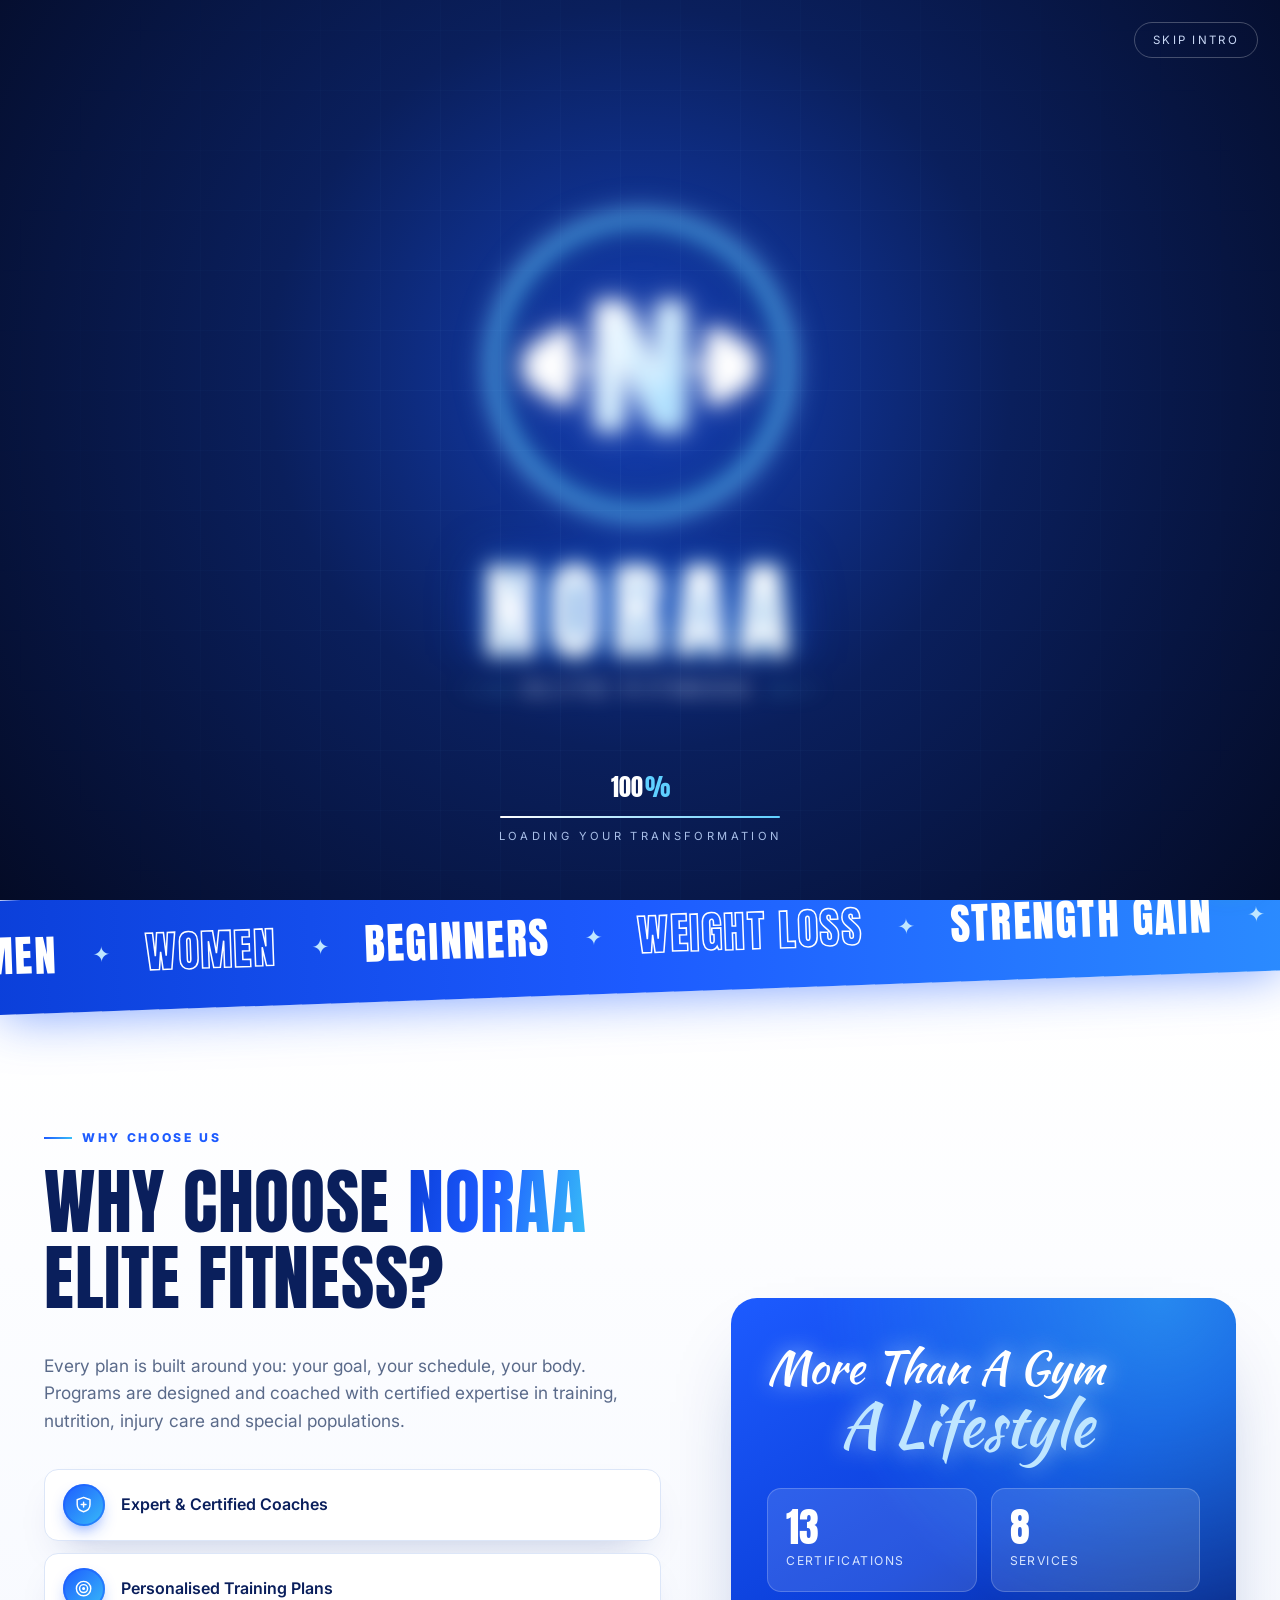
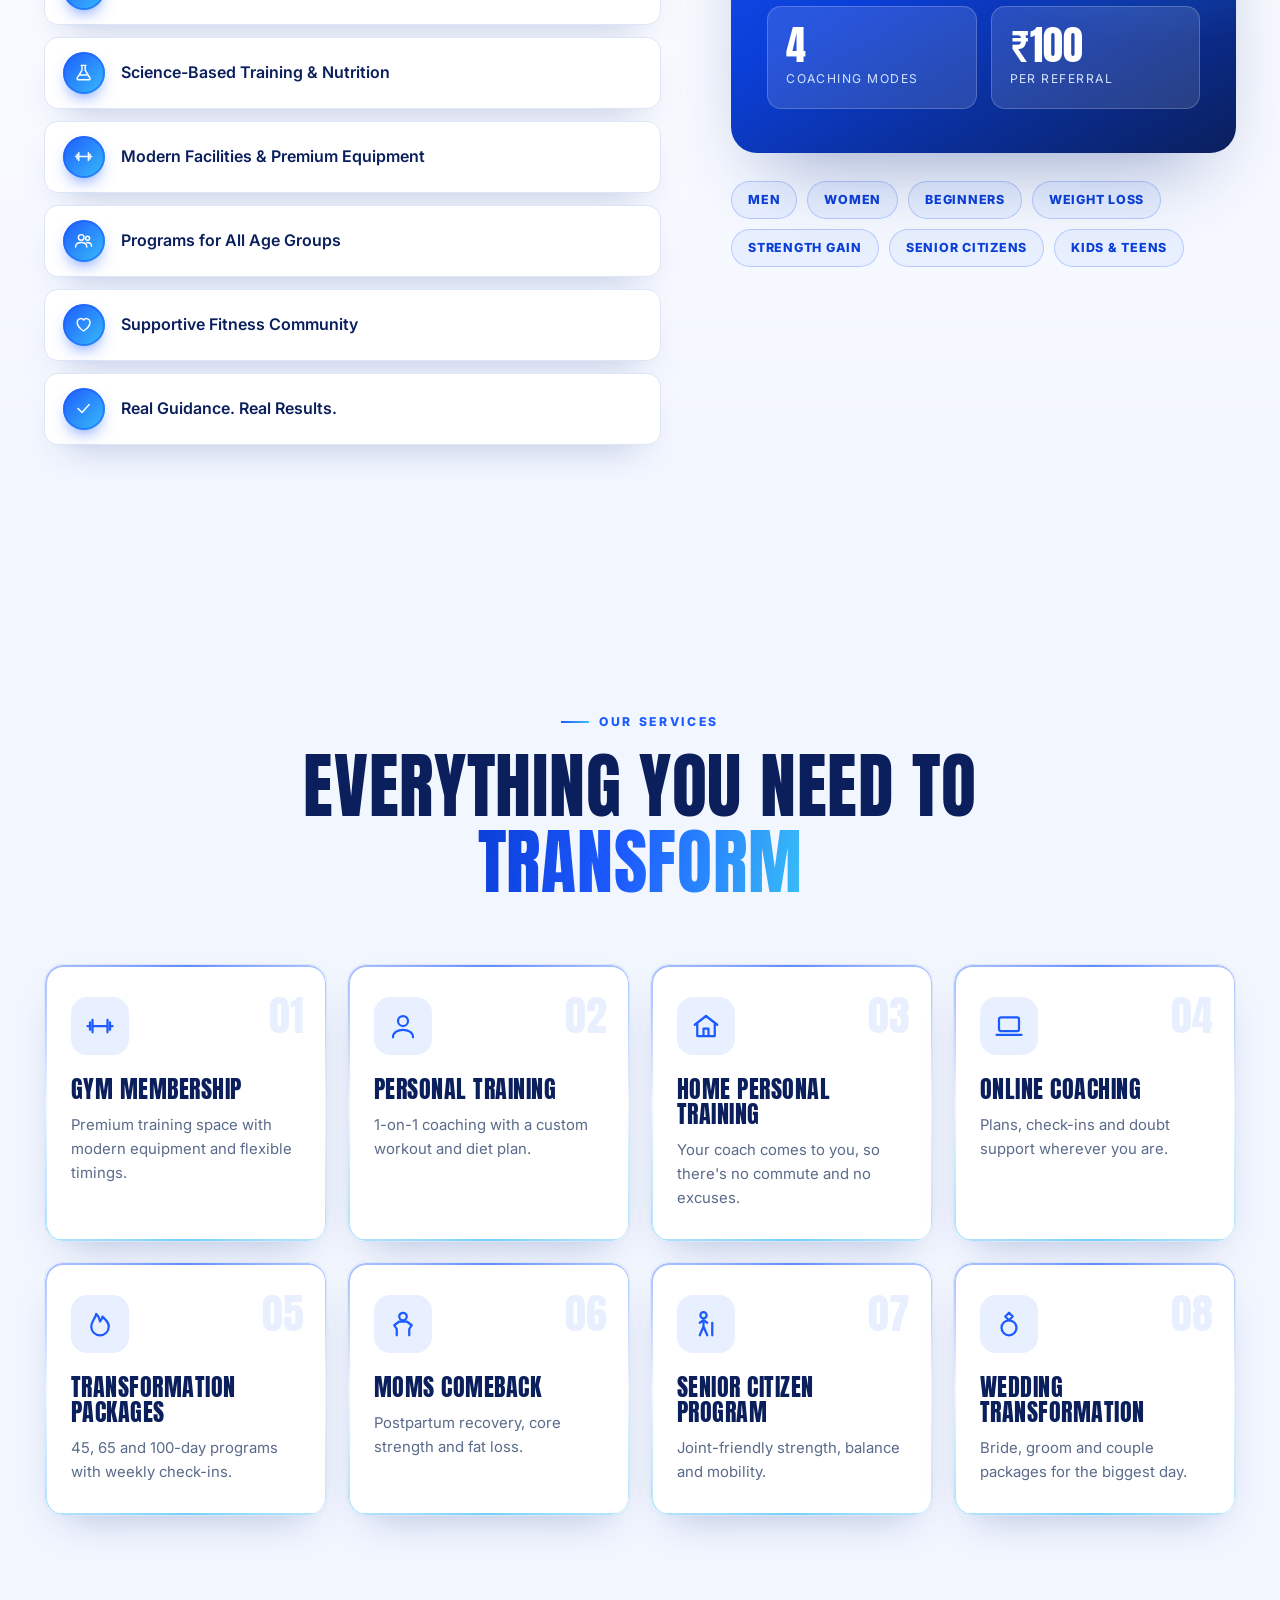
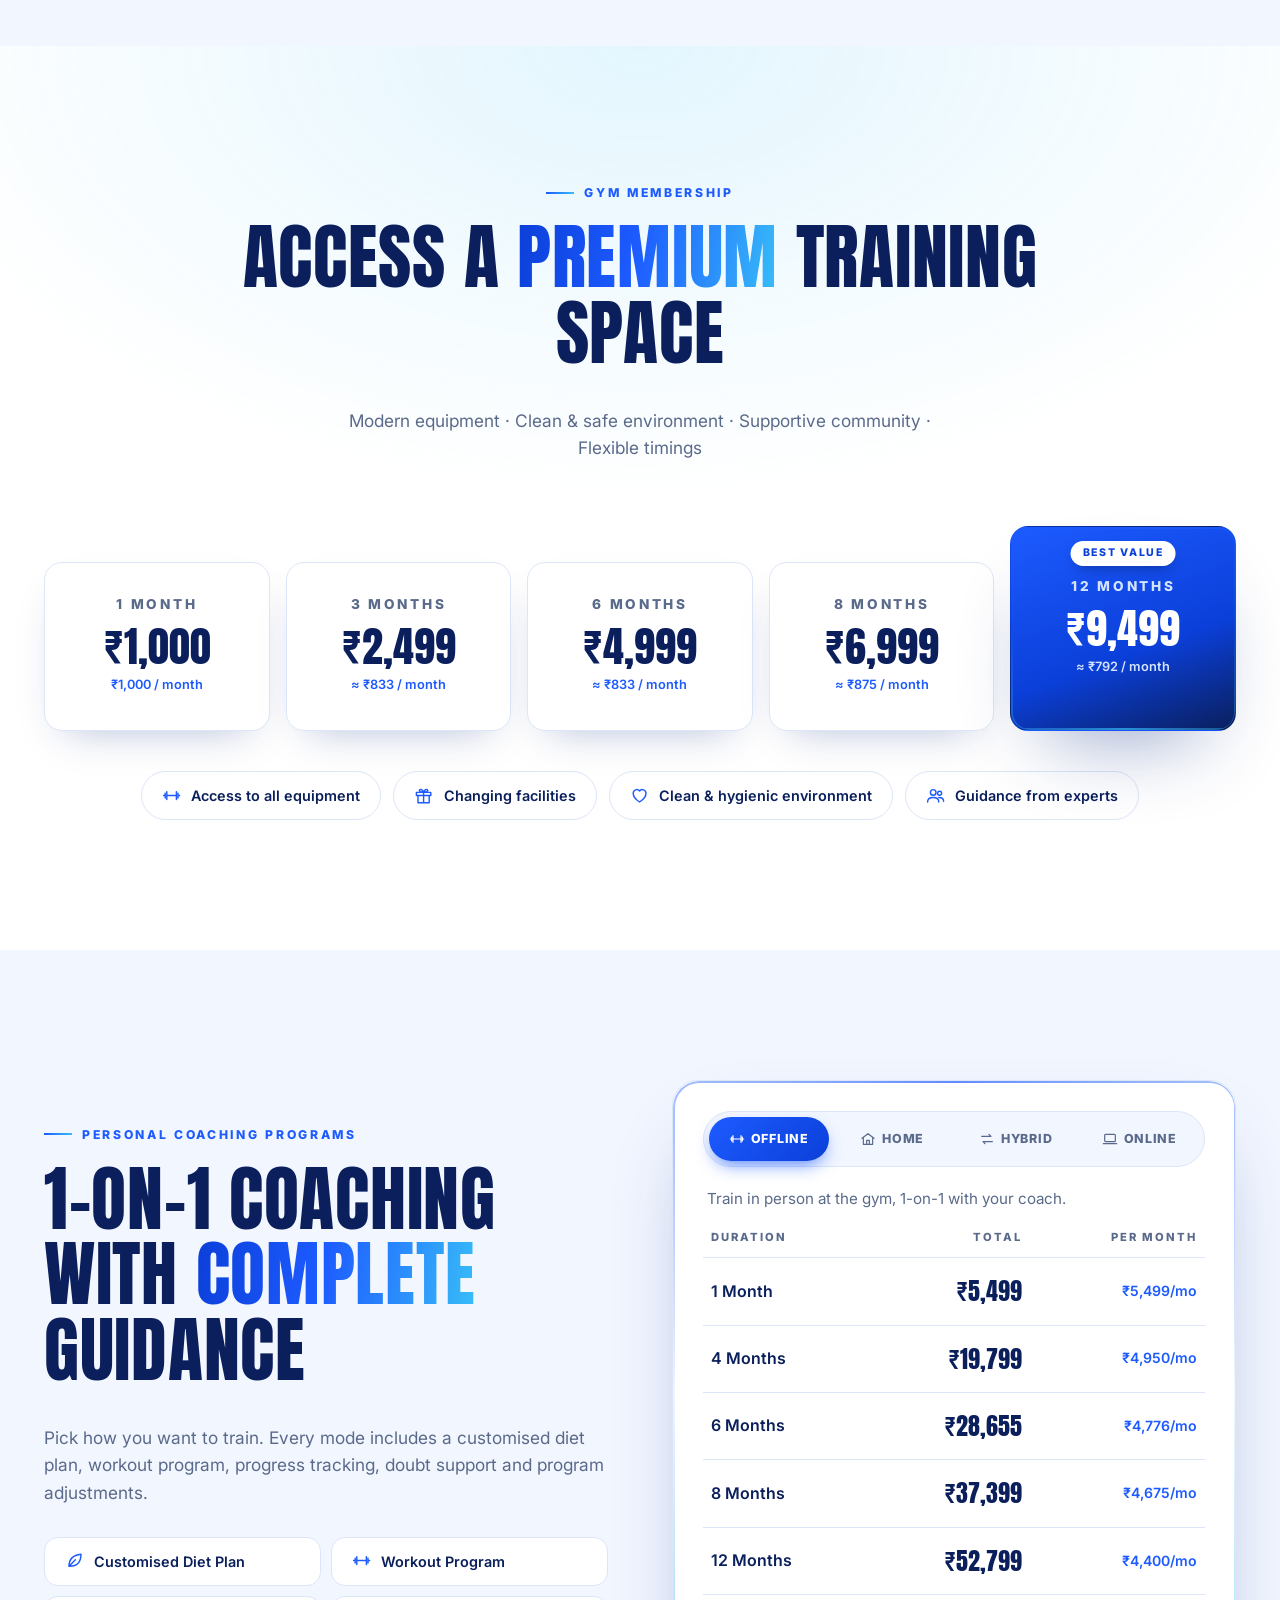
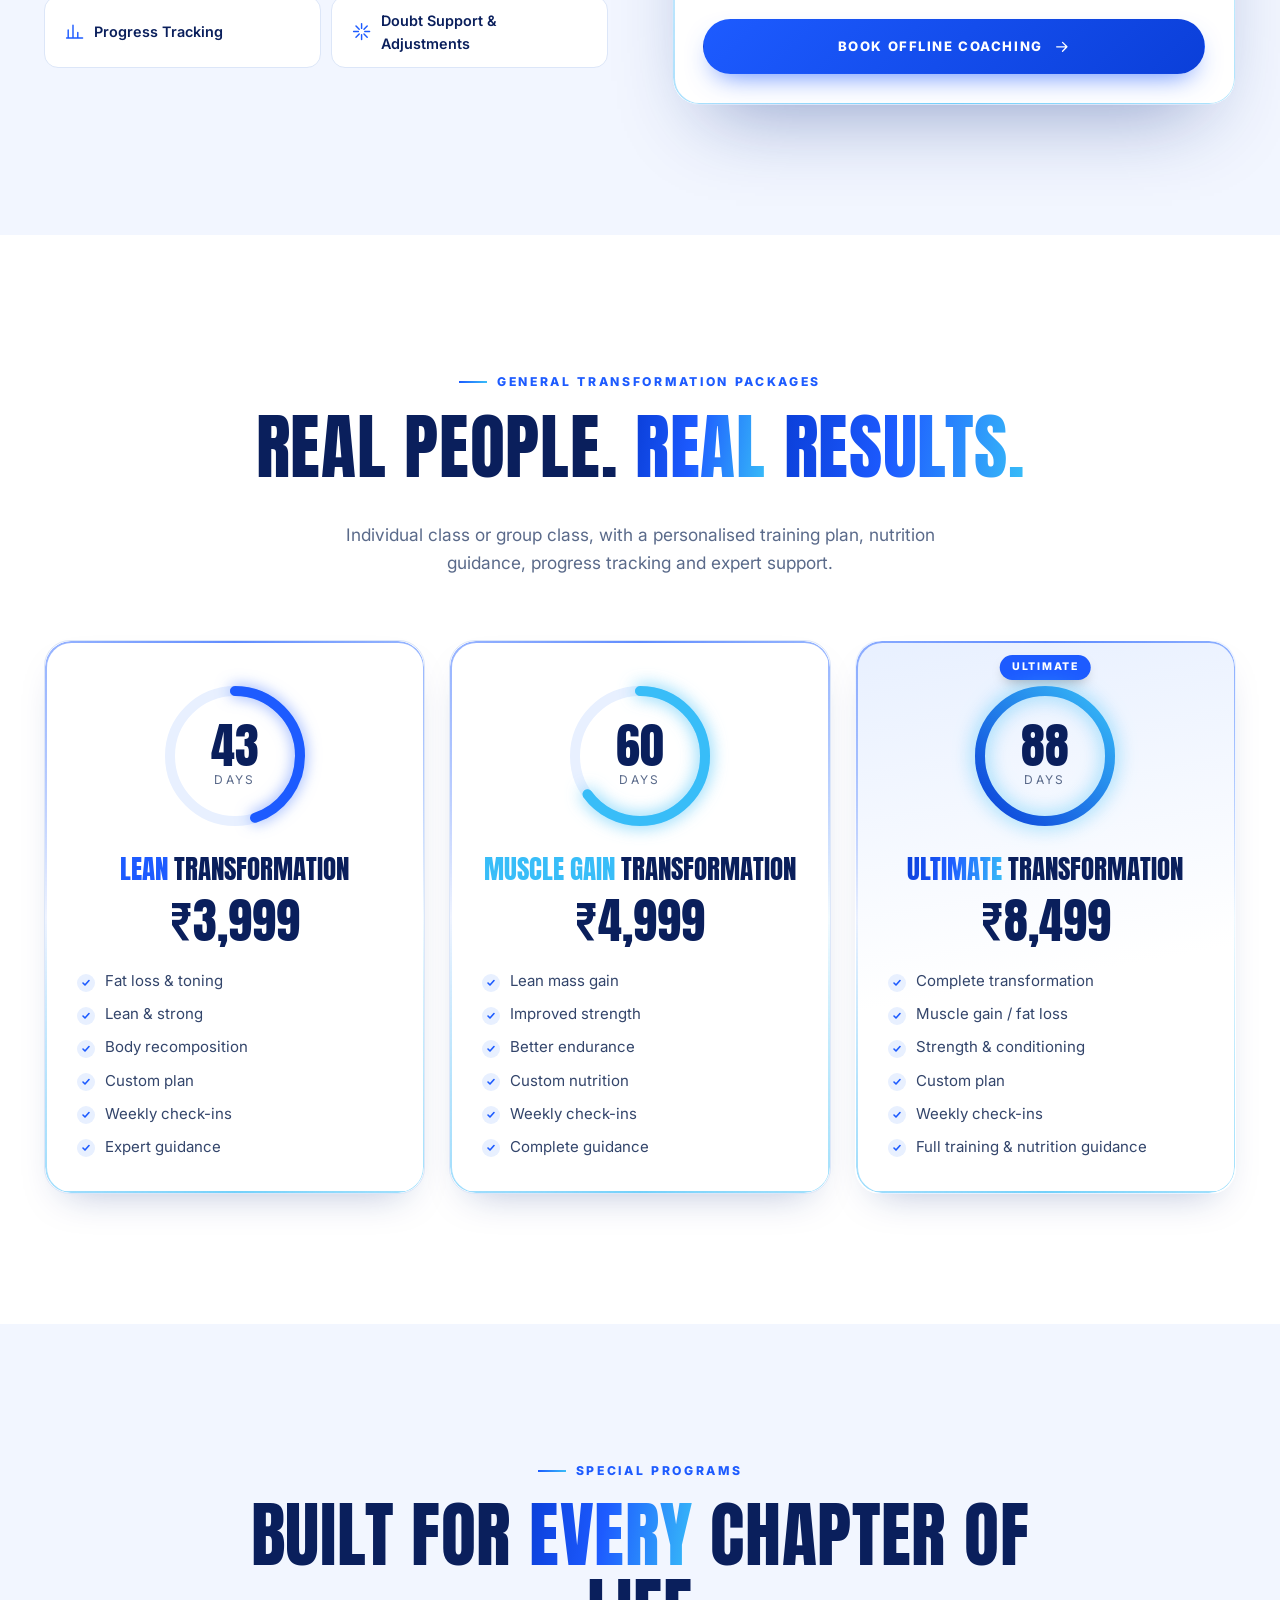
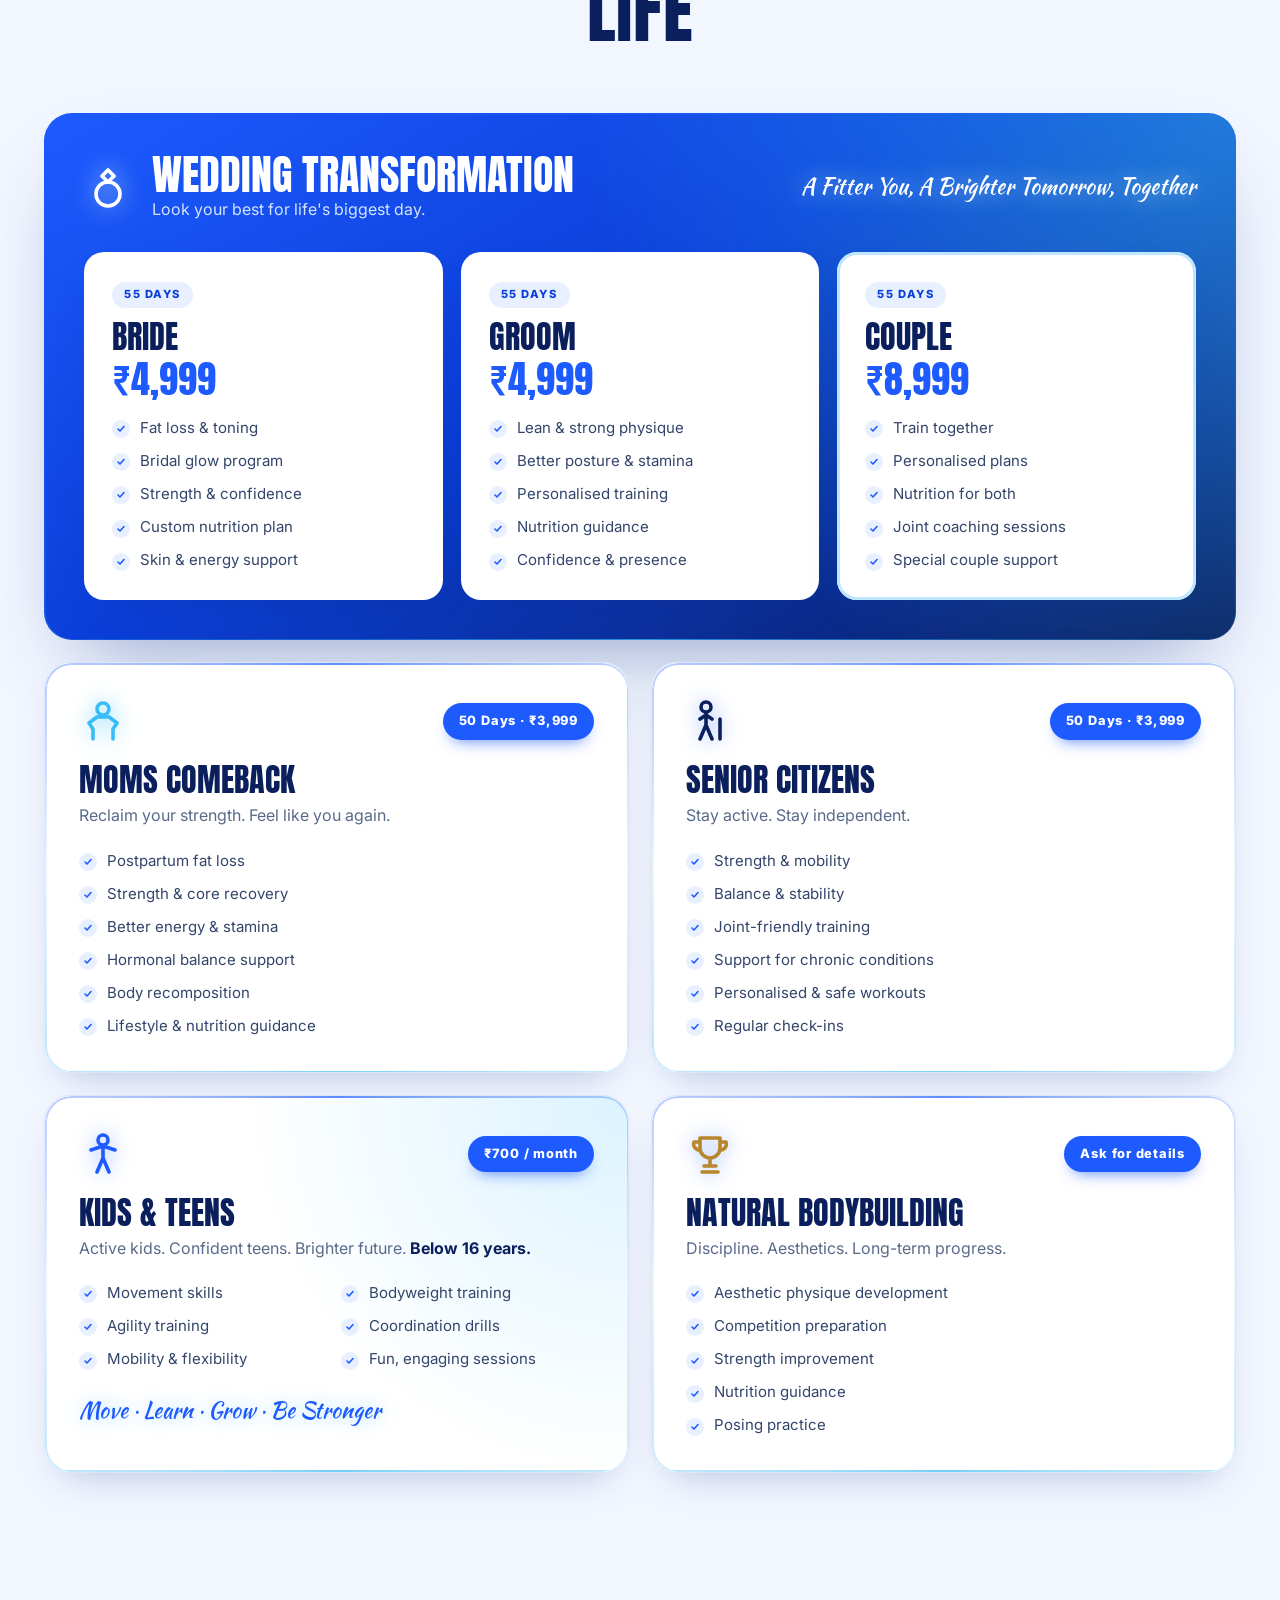
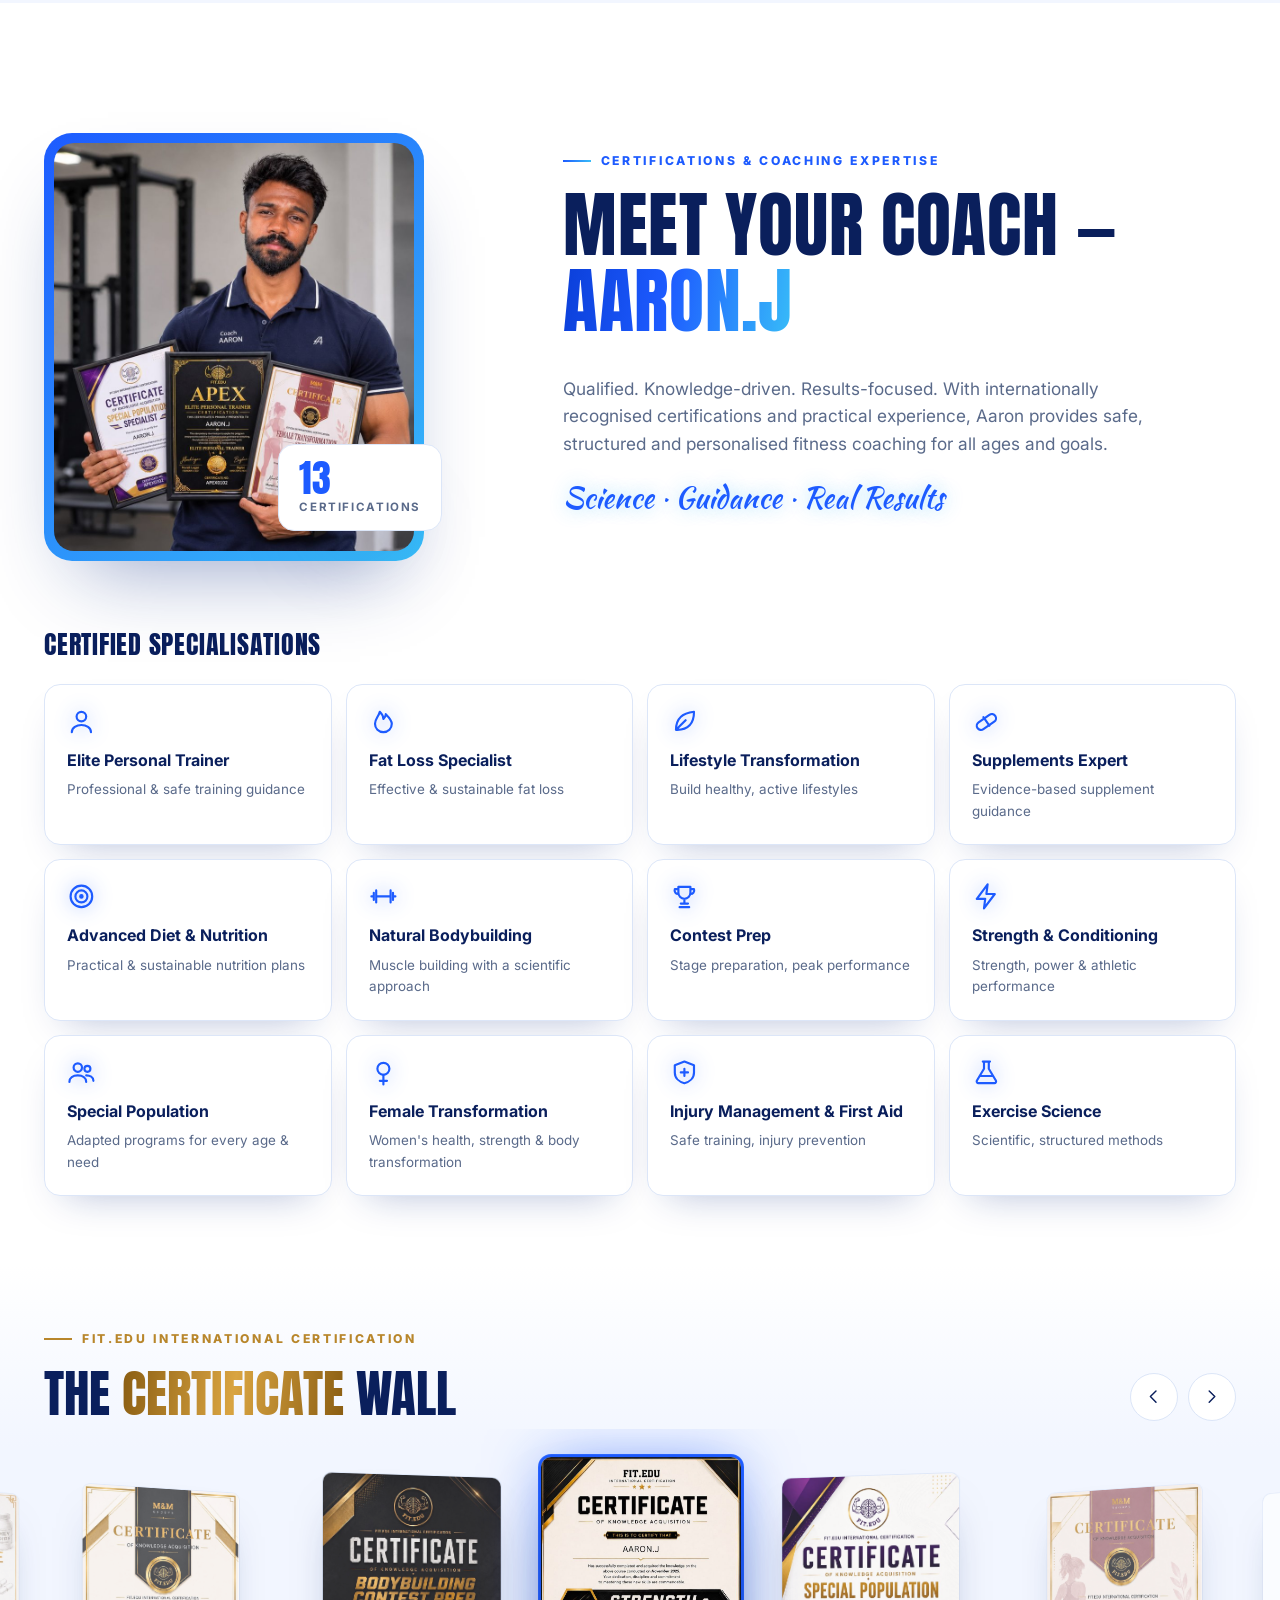
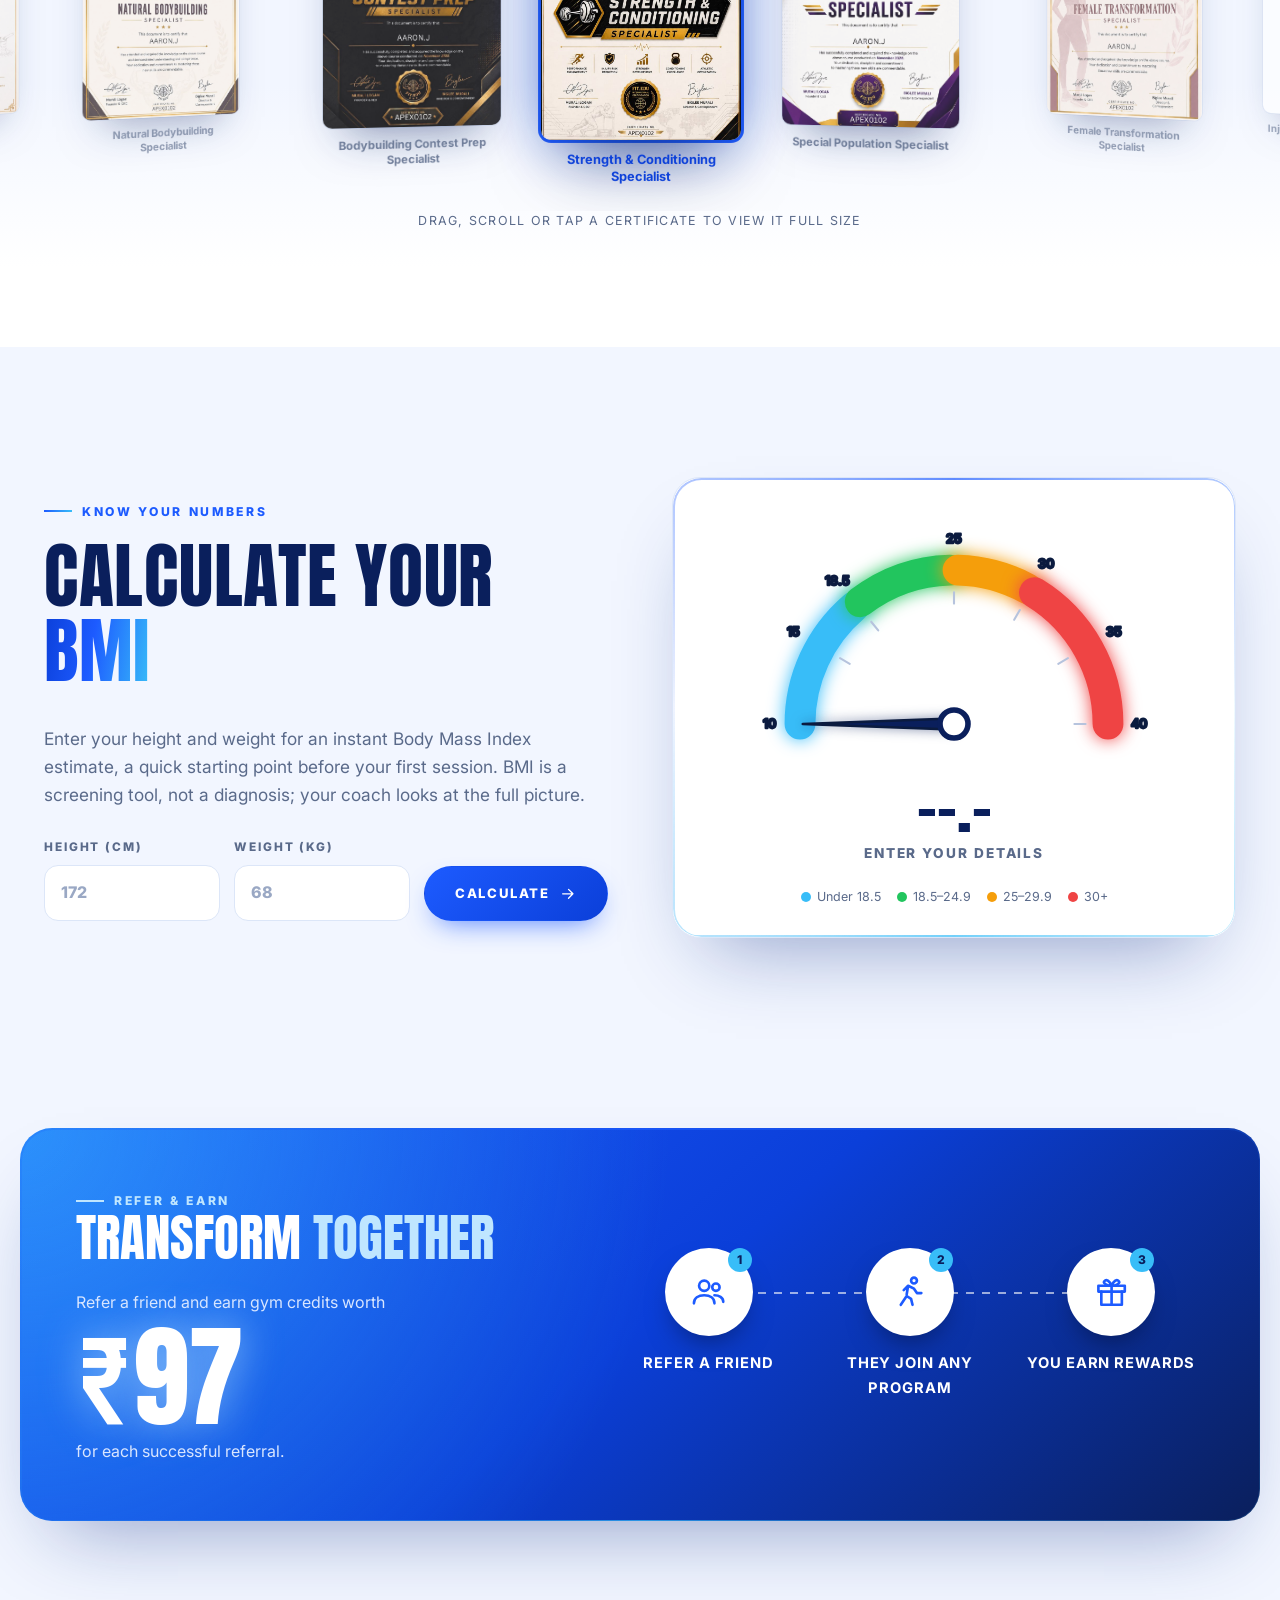
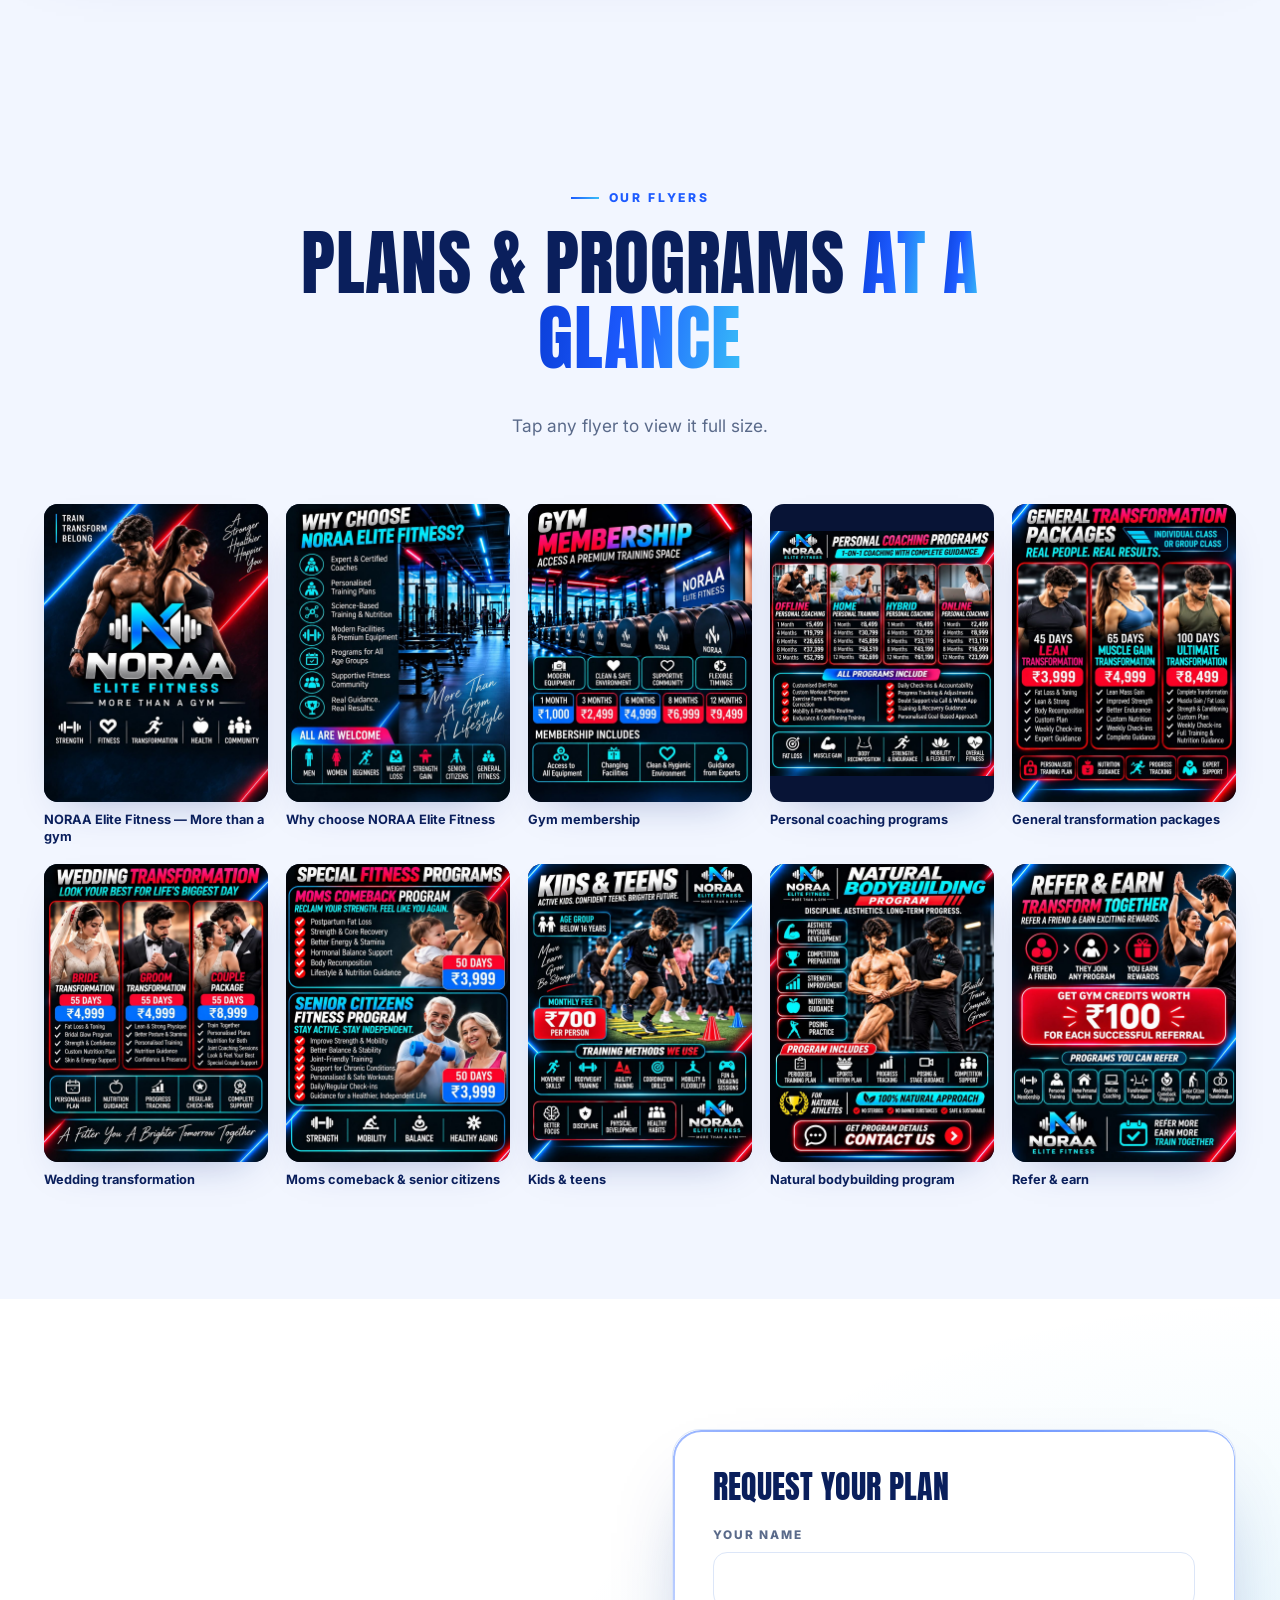
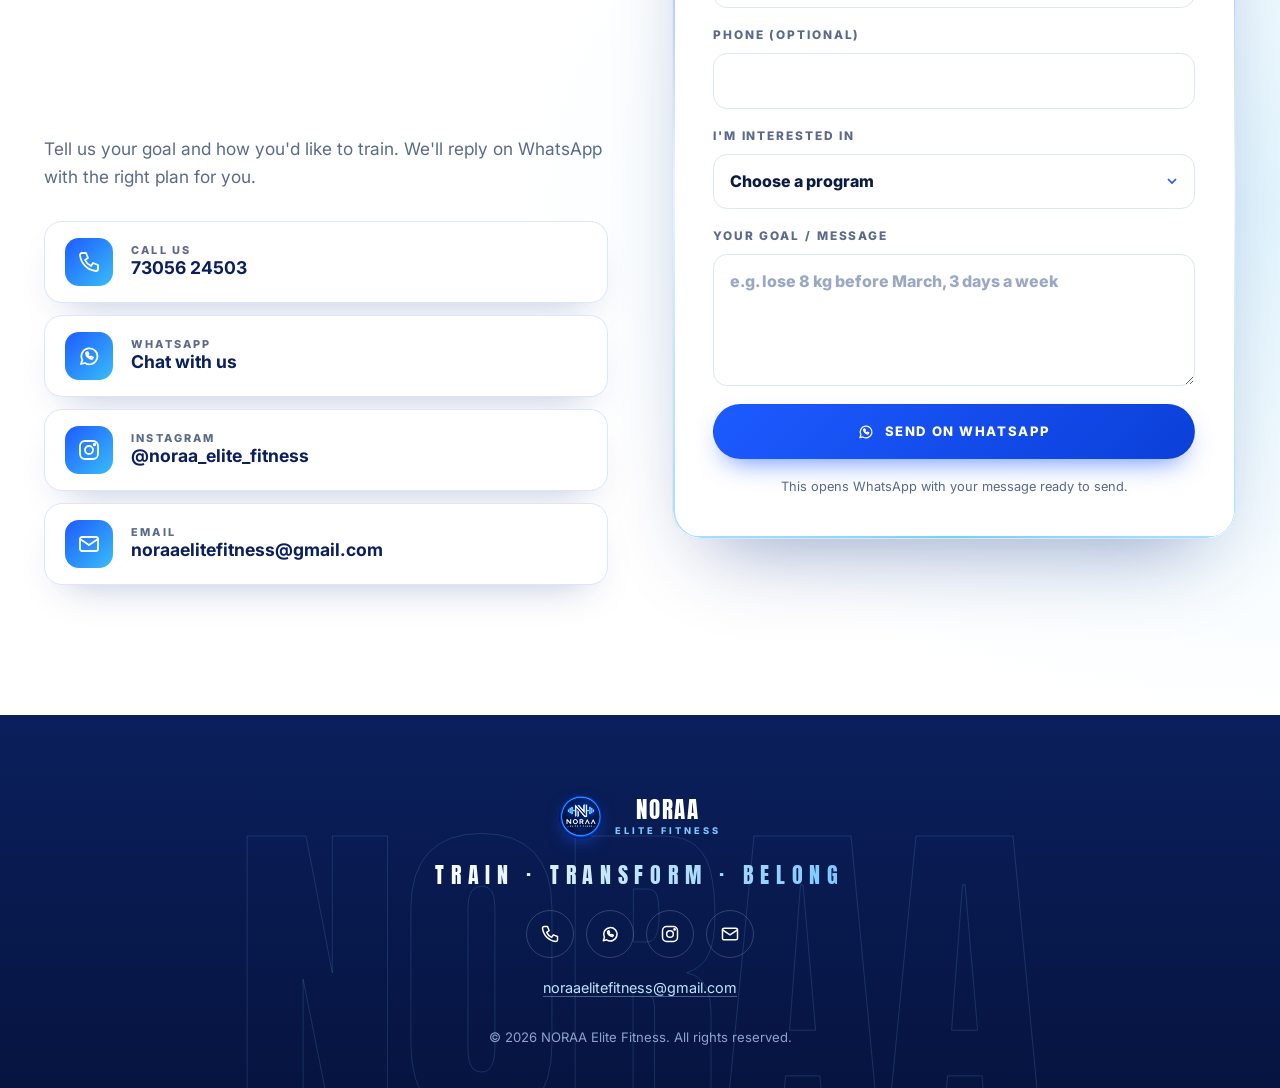
==== index.html @ 4006aac8 "Move website to repo root so GitHub Pages serves it Pages serves index.html from the repository root" ====
<!DOCTYPE html>
<html lang="en">
<head>
<meta charset="UTF-8">
<meta name="viewport" content="width=device-width, initial-scale=1.0">
<title>NORAA Elite Fitness — Train. Transform. Belong.</title>
<meta name="description" content="NORAA Elite Fitness — gym memberships, 1-on-1 personal coaching (offline, home, hybrid, online), transformation packages, wedding, moms, senior and kids programs with certified coach Aaron.J.">
<meta name="theme-color" content="#1d5bff">
<meta property="og:title" content="NORAA Elite Fitness — Train. Transform. Belong.">
<meta property="og:description" content="More than a gym — a lifestyle. Certified coaching, science-based training and nutrition for every age and goal.">
<meta property="og:image" content="assets/logo.jpg">
<link rel="icon" href="assets/logo.jpg">
<link rel="preconnect" href="https://fonts.googleapis.com">
<link rel="preconnect" href="https://fonts.gstatic.com" crossorigin>
<link href="https://fonts.googleapis.com/css2?family=Anton&family=Inter:wght@400;500;600;700;800&family=Kaushan+Script&display=swap" rel="stylesheet">
<link rel="stylesheet" href="css/style.css">
<script>
  document.documentElement.classList.add('js');
  if (!matchMedia('(prefers-reduced-motion: reduce)').matches) document.documentElement.classList.add('intro-run');
</script>
</head>
<body>

<!-- ============ ICON SPRITE ============ -->
<svg width="0" height="0" style="position:absolute" aria-hidden="true">
  <defs>
    <symbol id="i-dumbbell" viewBox="0 0 24 24"><path d="M2 12h2M20 12h2M6 7v10M18 7v10M4 9v6M20 9v6M6 12h12"/></symbol>
    <symbol id="i-user" viewBox="0 0 24 24"><circle cx="12" cy="8" r="4"/><path d="M4 21c0-4 4-6 8-6s8 2 8 6"/></symbol>
    <symbol id="i-users" viewBox="0 0 24 24"><circle cx="9" cy="8" r="3.5"/><circle cx="17" cy="9" r="2.5"/><path d="M2 20c0-3.5 3-5.5 7-5.5s7 2 7 5.5M16 14.5c3 0 6 1.5 6 4.5"/></symbol>
    <symbol id="i-home" viewBox="0 0 24 24"><path d="M3 11 12 4l9 7M5 10v10h14V10M10 20v-6h4v6"/></symbol>
    <symbol id="i-laptop" viewBox="0 0 24 24"><rect x="4" y="5" width="16" height="11" rx="1.5"/><path d="M2 19h20"/></symbol>
    <symbol id="i-swap" viewBox="0 0 24 24"><path d="M4 8h14l-3-3M20 16H6l3 3"/></symbol>
    <symbol id="i-heart" viewBox="0 0 24 24"><path d="M12 20s-8-5-8-11a4.5 4.5 0 0 1 8-2.8A4.5 4.5 0 0 1 20 9c0 6-8 11-8 11z"/></symbol>
    <symbol id="i-ring" viewBox="0 0 24 24"><circle cx="12" cy="15" r="6"/><path d="m9 6 3-3 3 3-3 3z"/></symbol>
    <symbol id="i-baby" viewBox="0 0 24 24"><circle cx="12" cy="6" r="3"/><path d="M7 21v-5l-2-3 4-3h6l4 3-2 3v5"/></symbol>
    <symbol id="i-senior" viewBox="0 0 24 24"><circle cx="10" cy="5" r="2.5"/><path d="M10 8v6l-3 7M10 14l3 7M7 11l3-2 3 2M17 11v10"/></symbol>
    <symbol id="i-kid" viewBox="0 0 24 24"><circle cx="12" cy="5" r="2.5"/><path d="m6 10 6-2 6 2M12 8v6l-3 7M12 14l3 7"/></symbol>
    <symbol id="i-flame" viewBox="0 0 24 24"><path d="M12 21c-4 0-7-3-7-7 0-4 3-6 4-10 2 2 3 4 3 6 1-1 2-2 2-4 3 3 5 5 5 8 0 4-3 7-7 7z"/></symbol>
    <symbol id="i-leaf" viewBox="0 0 24 24"><path d="M5 19C5 10 10 5 20 4c0 10-5 15-14 15zM5 19l8-8"/></symbol>
    <symbol id="i-pill" viewBox="0 0 24 24"><rect x="3" y="9" width="18" height="7" rx="3.5" transform="rotate(-35 12 12.5)"/><path d="m9.5 8.5 5 7"/></symbol>
    <symbol id="i-trophy" viewBox="0 0 24 24"><path d="M7 4h10v5a5 5 0 0 1-10 0zM7 6H4a3 3 0 0 0 3 4M17 6h3a3 3 0 0 1-3 4M12 14v4M8 21h8M9 18h6"/></symbol>
    <symbol id="i-bolt" viewBox="0 0 24 24"><path d="M13 2 4 14h7l-1 8 9-12h-7z"/></symbol>
    <symbol id="i-shield" viewBox="0 0 24 24"><path d="M12 3 4 6v6c0 5 4 8 8 9 4-1 8-4 8-9V6z"/><path d="M12 9v6M9 12h6"/></symbol>
    <symbol id="i-brain" viewBox="0 0 24 24"><path d="M9 4a3 3 0 0 0-3 3 3 3 0 0 0-2 5 3 3 0 0 0 2 5 3 3 0 0 0 6 1V5a3 3 0 0 0-3-1zM15 4a3 3 0 0 1 3 3 3 3 0 0 1 2 5 3 3 0 0 1-2 5 3 3 0 0 1-6 1"/></symbol>
    <symbol id="i-chart" viewBox="0 0 24 24"><path d="M4 20V10M10 20V4M16 20v-7M22 20H2"/></symbol>
    <symbol id="i-target" viewBox="0 0 24 24"><circle cx="12" cy="12" r="9"/><circle cx="12" cy="12" r="5"/><circle cx="12" cy="12" r="1"/></symbol>
    <symbol id="i-female" viewBox="0 0 24 24"><circle cx="12" cy="9" r="5"/><path d="M12 14v8M9 19h6"/></symbol>
    <symbol id="i-flask" viewBox="0 0 24 24"><path d="M9 3h6M10 3v6L4 19a1.5 1.5 0 0 0 1.3 2h13.4a1.5 1.5 0 0 0 1.3-2L14 9V3M7 15h10"/></symbol>
    <symbol id="i-check" viewBox="0 0 24 24"><path d="m5 12 5 5 9-10"/></symbol>
    <symbol id="i-gift" viewBox="0 0 24 24"><rect x="3" y="8" width="18" height="4"/><path d="M5 12v9h14v-9M12 8v13M12 8S10 3 7.5 4.5 9 8 12 8zM12 8s2-5 4.5-3.5S15 8 12 8z"/></symbol>
    <symbol id="i-clock" viewBox="0 0 24 24"><circle cx="12" cy="12" r="9"/><path d="M12 7v5l3 2"/></symbol>
    <symbol id="i-spark" viewBox="0 0 24 24"><path d="M12 2v6M12 16v6M2 12h6M16 12h6M5 5l4 4M15 15l4 4M19 5l-4 4M9 15l-4 4"/></symbol>
    <symbol id="i-mail" viewBox="0 0 24 24"><rect x="3" y="5" width="18" height="14" rx="2"/><path d="m3 7 9 6 9-6"/></symbol>
    <symbol id="i-phone" viewBox="0 0 24 24"><path d="M5 3h4l2 5-3 2a12 12 0 0 0 6 6l2-3 5 2v4a2 2 0 0 1-2 2A18 18 0 0 1 3 5a2 2 0 0 1 2-2z"/></symbol>
    <symbol id="i-insta" viewBox="0 0 24 24"><rect x="3" y="3" width="18" height="18" rx="5"/><circle cx="12" cy="12" r="4"/><circle cx="17.5" cy="6.5" r=".8"/></symbol>
    <symbol id="i-wa" viewBox="0 0 24 24"><path d="M4 20l1.3-4A8 8 0 1 1 8 19z"/><path d="M9 9c0 3 3 6 6 6l1-1.5-2-1-1 1c-1-.5-2-1.5-2.5-2.5l1-1-1-2z"/></symbol>
    <symbol id="i-arrow" viewBox="0 0 24 24"><path d="M5 12h14M13 6l6 6-6 6"/></symbol>
    <symbol id="i-left" viewBox="0 0 24 24"><path d="M15 5l-7 7 7 7"/></symbol>
    <symbol id="i-right" viewBox="0 0 24 24"><path d="M9 5l7 7-7 7"/></symbol>
    <symbol id="i-close" viewBox="0 0 24 24"><path d="M6 6l12 12M18 6 6 18"/></symbol>
    <symbol id="i-run" viewBox="0 0 24 24"><circle cx="15" cy="4.5" r="2"/><path d="m6 21 4-6 3 2 1 4M8 11l3-3 4 2 2 3h3M11 8l-1 6"/></symbol>
  </defs>
</svg>

<!-- ============ LAUNCH INTRO ============ -->
<div id="intro" aria-hidden="true">
  <div class="intro-grid"></div>
  <div class="intro-stage">
    <svg class="intro-logo" viewBox="-200 -200 400 400">
      <defs>
        <linearGradient id="nGrad" x1="0" y1="0" x2="1" y2="1">
          <stop offset="0" stop-color="#ffffff"/>
          <stop offset="1" stop-color="#9fdcff"/>
        </linearGradient>
        <filter id="neon" x="-50%" y="-50%" width="200%" height="200%">
          <feGaussianBlur stdDeviation="5" result="b1"/>
          <feGaussianBlur in="SourceGraphic" stdDeviation="14" result="b2"/>
          <feMerge><feMergeNode in="b2"/><feMergeNode in="b1"/><feMergeNode in="SourceGraphic"/></feMerge>
        </filter>
      </defs>
      <circle class="i-ring" r="172" pathLength="1"/>
      <circle class="i-ring i-ring2" r="186" pathLength="1"/>
      <g class="i-bells i-bells-l">
        <path d="M-60 0H-138"/>
        <rect x="-112" y="-30" width="11" height="60" rx="3"/>
        <rect x="-128" y="-20" width="10" height="40" rx="3"/>
        <rect x="-96" y="-40" width="12" height="80" rx="3"/>
      </g>
      <g class="i-bells i-bells-r">
        <path d="M60 0H138"/>
        <rect x="101" y="-30" width="11" height="60" rx="3"/>
        <rect x="118" y="-20" width="10" height="40" rx="3"/>
        <rect x="84" y="-40" width="12" height="80" rx="3"/>
      </g>
      <path class="i-n" pathLength="1" d="M-48 -72H-20L24 22V-72H48V72H20L-24 -22V72H-48Z"/>
    </svg>
    <div class="intro-word"><span>N</span><span>O</span><span>R</span><span>A</span><span>A</span></div>
    <div class="intro-sub"><i></i>ELITE FITNESS<i></i></div>
  </div>
  <div class="intro-meter">
    <span class="intro-count">0</span>
    <div class="intro-bar"><i></i></div>
    <span class="intro-label">Loading your transformation</span>
  </div>
  <button class="intro-skip" type="button">Skip intro</button>
  <div class="intro-slash s1"></div>
  <div class="intro-slash s2"></div>
</div>

<div class="scroll-progress" aria-hidden="true"><i></i></div>
<div class="cursor-dot" aria-hidden="true"></div>
<div class="cursor-ring" aria-hidden="true"></div>

<!-- ============ HEADER ============ -->
<header class="site-header" id="siteHeader">
  <div class="container header-inner">
    <a href="#home" class="brand" aria-label="NORAA Elite Fitness home">
      <img src="assets/logo.jpg" alt="" width="44" height="44">
      <span><b>NORAA</b><small>ELITE FITNESS</small></span>
    </a>
    <nav class="main-nav" id="mainNav" aria-label="Main">
      <ul>
        <li><a href="#home">Home</a></li>
        <li><a href="#about">About</a></li>
        <li><a href="#services">Services</a></li>
        <li><a href="#plans">Plans</a></li>
        <li><a href="#programs">Programs</a></li>
        <li><a href="#coach">Coach</a></li>
        <li><a href="#bmi">BMI</a></li>
        <li><a href="#contact">Contact</a></li>
      </ul>
      <a href="#contact" class="btn btn-primary btn-sm magnetic">Join Now</a>
    </nav>
    <button class="hamburger" id="hamburger" aria-label="Open menu" aria-expanded="false" aria-controls="mainNav">
      <span></span><span></span><span></span>
    </button>
  </div>
</header>

<main>

<!-- ============ HERO ============ -->
<section class="hero" id="home">
  <canvas class="hero-canvas" id="heroCanvas" aria-hidden="true"></canvas>
  <div class="hero-beams" aria-hidden="true"><i></i><i></i><i></i></div>
  <div class="hero-floor" aria-hidden="true"></div>
  <div class="container hero-inner">
    <div class="hero-copy">
      <p class="eyebrow hero-in" style="--d:0"><span class="pulse-dot"></span>NORAA Elite Fitness</p>
      <h1 class="hero-title">
        <span class="line" data-split="chars">Train.</span>
        <span class="line line-2" data-split="chars">Transform.</span>
        <span class="line line-3" data-split="chars">Belong.</span>
      </h1>
      <p class="hero-sub hero-in" style="--d:6">Science-based training and nutrition from a certified coach. Gym membership, 1-on-1 coaching at the gym, at home or online, and transformation programs for every age and every goal.</p>
      <div class="hero-actions hero-in" style="--d:7">
        <a href="#contact" class="btn btn-primary magnetic">Start Your Transformation <svg><use href="#i-arrow"/></svg></a>
        <a href="#plans" class="btn btn-ghost magnetic">Explore Plans</a>
      </div>
      <ul class="hero-chips hero-in" style="--d:8">
        <li><b>13×</b> Certified Coach</li>
        <li><b>₹1,000</b> Gym / month</li>
        <li><b>All</b> Ages Welcome</li>
      </ul>
    </div>
    <div class="hero-emblem hero-in" style="--d:4" id="heroEmblem">
      <div class="emblem-ring r1"></div>
      <div class="emblem-ring r2"></div>
      <div class="emblem-orbit"><span></span></div>
      <img src="assets/logo.jpg" alt="NORAA Elite Fitness logo" width="700" height="700">
      <p class="emblem-script">More Than A Gym, A Lifestyle</p>
    </div>
  </div>
  <a href="#about" class="scroll-cue" aria-label="Scroll down"><span></span></a>
</section>

<!-- ============ MARQUEE ============ -->
<div class="marquee" aria-hidden="true">
  <div class="marquee-track">
    <span>Men</span><i>✦</i><span class="o">Women</span><i>✦</i><span>Beginners</span><i>✦</i><span class="o">Weight Loss</span><i>✦</i><span>Strength Gain</span><i>✦</i><span class="o">Senior Citizens</span><i>✦</i><span>General Fitness</span><i>✦</i>
    <span>Men</span><i>✦</i><span class="o">Women</span><i>✦</i><span>Beginners</span><i>✦</i><span class="o">Weight Loss</span><i>✦</i><span>Strength Gain</span><i>✦</i><span class="o">Senior Citizens</span><i>✦</i><span>General Fitness</span><i>✦</i>
  </div>
</div>

<!-- ============ ABOUT / WHY ============ -->
<section class="section about" id="about">
  <div class="container about-grid">
    <div class="about-copy">
      <p class="eyebrow" data-reveal>Why Choose Us</p>
      <h2 class="h-xl" data-split>Why Choose <em>NORAA</em> Elite Fitness?</h2>
      <p class="lead" data-reveal>Every plan is built around you: your goal, your schedule, your body. Programs are designed and coached with certified expertise in training, nutrition, injury care and special populations.</p>
      <ul class="why-list">
        <li data-reveal style="--d:0"><span class="why-ic"><svg><use href="#i-shield"/></svg></span>Expert &amp; Certified Coaches</li>
        <li data-reveal style="--d:1"><span class="why-ic"><svg><use href="#i-target"/></svg></span>Personalised Training Plans</li>
        <li data-reveal style="--d:2"><span class="why-ic"><svg><use href="#i-flask"/></svg></span>Science-Based Training &amp; Nutrition</li>
        <li data-reveal style="--d:3"><span class="why-ic"><svg><use href="#i-dumbbell"/></svg></span>Modern Facilities &amp; Premium Equipment</li>
        <li data-reveal style="--d:4"><span class="why-ic"><svg><use href="#i-users"/></svg></span>Programs for All Age Groups</li>
        <li data-reveal style="--d:5"><span class="why-ic"><svg><use href="#i-heart"/></svg></span>Supportive Fitness Community</li>
        <li data-reveal style="--d:6"><span class="why-ic"><svg><use href="#i-check"/></svg></span>Real Guidance. Real Results.</li>
      </ul>
    </div>
    <div class="about-side">
      <div class="lifestyle-card tilt" data-reveal="zoom">
        <p class="script">More Than A Gym</p>
        <p class="script big">A Lifestyle</p>
        <div class="stat-grid">
          <div><strong data-count="13">0</strong><span>Certifications</span></div>
          <div><strong data-count="8">0</strong><span>Services</span></div>
          <div><strong data-count="4">0</strong><span>Coaching Modes</span></div>
          <div><strong data-count="100" data-prefix="₹">0</strong><span>Per Referral</span></div>
        </div>
      </div>
      <div class="welcome-tags" data-reveal>
        <span>Men</span><span>Women</span><span>Beginners</span><span>Weight Loss</span><span>Strength Gain</span><span>Senior Citizens</span><span>Kids &amp; Teens</span>
      </div>
    </div>
  </div>
</section>

<!-- ============ SERVICES ============ -->
<section class="section services" id="services">
  <div class="container">
    <div class="section-head">
      <p class="eyebrow" data-reveal>Our Services</p>
      <h2 class="h-xl" data-split>Everything You Need To <em>Transform</em></h2>
    </div>
    <div class="service-grid">
      <a href="#plans" class="svc spot glow-border" data-reveal style="--d:0"><span class="svc-n">01</span><svg class="svc-ic"><use href="#i-dumbbell"/></svg><h3>Gym Membership</h3><p>Premium training space with modern equipment and flexible timings.</p></a>
      <a href="#coaching" class="svc spot glow-border" data-reveal style="--d:1"><span class="svc-n">02</span><svg class="svc-ic"><use href="#i-user"/></svg><h3>Personal Training</h3><p>1-on-1 coaching with a custom workout and diet plan.</p></a>
      <a href="#coaching" class="svc spot glow-border" data-reveal style="--d:2"><span class="svc-n">03</span><svg class="svc-ic"><use href="#i-home"/></svg><h3>Home Personal Training</h3><p>Your coach comes to you, so there's no commute and no excuses.</p></a>
      <a href="#coaching" class="svc spot glow-border" data-reveal style="--d:3"><span class="svc-n">04</span><svg class="svc-ic"><use href="#i-laptop"/></svg><h3>Online Coaching</h3><p>Plans, check-ins and doubt support wherever you are.</p></a>
      <a href="#transform" class="svc spot glow-border" data-reveal style="--d:4"><span class="svc-n">05</span><svg class="svc-ic"><use href="#i-flame"/></svg><h3>Transformation Packages</h3><p>45, 65 and 100-day programs with weekly check-ins.</p></a>
      <a href="#programs" class="svc spot glow-border" data-reveal style="--d:5"><span class="svc-n">06</span><svg class="svc-ic"><use href="#i-baby"/></svg><h3>Moms Comeback</h3><p>Postpartum recovery, core strength and fat loss.</p></a>
      <a href="#programs" class="svc spot glow-border" data-reveal style="--d:6"><span class="svc-n">07</span><svg class="svc-ic"><use href="#i-senior"/></svg><h3>Senior Citizen Program</h3><p>Joint-friendly strength, balance and mobility.</p></a>
      <a href="#programs" class="svc spot glow-border" data-reveal style="--d:7"><span class="svc-n">08</span><svg class="svc-ic"><use href="#i-ring"/></svg><h3>Wedding Transformation</h3><p>Bride, groom and couple packages for the biggest day.</p></a>
    </div>
  </div>
</section>

<!-- ============ PLANS: MEMBERSHIP ============ -->
<section class="section plans" id="plans">
  <div class="container">
    <div class="section-head">
      <p class="eyebrow" data-reveal>Gym Membership</p>
      <h2 class="h-xl" data-split>Access A <em>Premium</em> Training Space</h2>
      <p class="lead center" data-reveal>Modern equipment · Clean &amp; safe environment · Supportive community · Flexible timings</p>
    </div>
    <div class="member-grid">
      <article class="mcard spot" data-reveal style="--d:0"><h3>1 Month</h3><p class="price" data-count="1000" data-prefix="₹">₹1,000</p><p class="per">₹1,000 / month</p></article>
      <article class="mcard spot" data-reveal style="--d:1"><h3>3 Months</h3><p class="price" data-count="2499" data-prefix="₹">₹2,499</p><p class="per">≈ ₹833 / month</p></article>
      <article class="mcard spot" data-reveal style="--d:2"><h3>6 Months</h3><p class="price" data-count="4999" data-prefix="₹">₹4,999</p><p class="per">≈ ₹833 / month</p></article>
      <article class="mcard spot" data-reveal style="--d:3"><h3>8 Months</h3><p class="price" data-count="6999" data-prefix="₹">₹6,999</p><p class="per">≈ ₹875 / month</p></article>
      <article class="mcard spot featured glow-border" data-reveal style="--d:4"><span class="badge">Best Value</span><h3>12 Months</h3><p class="price" data-count="9499" data-prefix="₹">₹9,499</p><p class="per">≈ ₹792 / month</p></article>
    </div>
    <ul class="includes" data-reveal>
      <li><svg><use href="#i-dumbbell"/></svg>Access to all equipment</li>
      <li><svg><use href="#i-gift"/></svg>Changing facilities</li>
      <li><svg><use href="#i-heart"/></svg>Clean &amp; hygienic environment</li>
      <li><svg><use href="#i-users"/></svg>Guidance from experts</li>
    </ul>
  </div>
</section>

<!-- ============ PLANS: PERSONAL COACHING ============ -->
<section class="section coaching" id="coaching">
  <div class="container coaching-grid">
    <div class="coaching-copy">
      <p class="eyebrow" data-reveal>Personal Coaching Programs</p>
      <h2 class="h-xl" data-split>1-on-1 Coaching With <em>Complete</em> Guidance</h2>
      <p class="lead" data-reveal>Pick how you want to train. Every mode includes a customised diet plan, workout program, progress tracking, doubt support and program adjustments.</p>
      <ul class="includes stacked" data-reveal>
        <li><svg><use href="#i-leaf"/></svg>Customised Diet Plan</li>
        <li><svg><use href="#i-dumbbell"/></svg>Workout Program</li>
        <li><svg><use href="#i-chart"/></svg>Progress Tracking</li>
        <li><svg><use href="#i-spark"/></svg>Doubt Support &amp; Adjustments</li>
      </ul>
    </div>
    <div class="coach-panel glow-border" data-reveal="right">
      <div class="mode-tabs" role="tablist" aria-label="Coaching mode">
        <span class="mode-ind" aria-hidden="true"></span>
        <button role="tab" aria-selected="true" data-mode="offline"><svg><use href="#i-dumbbell"/></svg>Offline</button>
        <button role="tab" aria-selected="false" data-mode="home"><svg><use href="#i-home"/></svg>Home</button>
        <button role="tab" aria-selected="false" data-mode="hybrid"><svg><use href="#i-swap"/></svg>Hybrid</button>
        <button role="tab" aria-selected="false" data-mode="online"><svg><use href="#i-laptop"/></svg>Online</button>
      </div>
      <p class="mode-desc" id="modeDesc">Train in person at the gym with your coach.</p>
      <table class="price-table" id="priceTable">
        <thead><tr><th>Duration</th><th>Total</th><th>Per month</th></tr></thead>
        <tbody></tbody>
      </table>
      <a href="#contact" class="btn btn-primary btn-block magnetic" id="modeCta">Book Offline Coaching <svg><use href="#i-arrow"/></svg></a>
    </div>
  </div>
</section>

<!-- ============ TRANSFORMATION PACKAGES ============ -->
<section class="section transform" id="transform">
  <div class="container">
    <div class="section-head">
      <p class="eyebrow" data-reveal>General Transformation Packages</p>
      <h2 class="h-xl" data-split>Real People. <em>Real Results.</em></h2>
      <p class="lead center" data-reveal>Individual class or group class, with a personalised training plan, nutrition guidance, progress tracking and expert support.</p>
    </div>
    <div class="tp-grid">
      <article class="tp spot glow-border" data-reveal style="--d:0">
        <div class="tp-ring" style="--p:45"><svg viewBox="0 0 120 120"><circle class="bg" cx="60" cy="60" r="52"/><circle class="fg" cx="60" cy="60" r="52" pathLength="100"/></svg><span><b data-count="45" data-dur="2300" data-delay="550">45</b>days</span></div>
        <h3><span class="hl">Lean</span> Transformation</h3>
        <p class="price" data-count="3999" data-prefix="₹">₹3,999</p>
        <ul class="ticks"><li>Fat loss &amp; toning</li><li>Lean &amp; strong</li><li>Body recomposition</li><li>Custom plan</li><li>Weekly check-ins</li><li>Expert guidance</li></ul>
      </article>
      <article class="tp spot glow-border" data-reveal style="--d:1">
        <div class="tp-ring cyan" style="--p:65"><svg viewBox="0 0 120 120"><circle class="bg" cx="60" cy="60" r="52"/><circle class="fg" cx="60" cy="60" r="52" pathLength="100"/></svg><span><b data-count="65" data-dur="2300" data-delay="730">65</b>days</span></div>
        <h3><span class="hl2">Muscle Gain</span> Transformation</h3>
        <p class="price" data-count="4999" data-prefix="₹">₹4,999</p>
        <ul class="ticks"><li>Lean mass gain</li><li>Improved strength</li><li>Better endurance</li><li>Custom nutrition</li><li>Weekly check-ins</li><li>Complete guidance</li></ul>
      </article>
      <article class="tp spot glow-border featured" data-reveal style="--d:2">
        <span class="badge">Ultimate</span>
        <div class="tp-ring grad" style="--p:100"><svg viewBox="0 0 120 120"><defs><linearGradient id="ringGrad" x1="0" y1="0" x2="1" y2="1"><stop offset="0" stop-color="#0b3fd9"/><stop offset="1" stop-color="#38bdf8"/></linearGradient></defs><circle class="bg" cx="60" cy="60" r="52"/><circle class="fg" cx="60" cy="60" r="52" pathLength="100"/></svg><span><b data-count="100" data-dur="2300" data-delay="910">100</b>days</span></div>
        <h3><span class="grad-text">Ultimate</span> Transformation</h3>
        <p class="price" data-count="8499" data-prefix="₹">₹8,499</p>
        <ul class="ticks"><li>Complete transformation</li><li>Muscle gain / fat loss</li><li>Strength &amp; conditioning</li><li>Custom plan</li><li>Weekly check-ins</li><li>Full training &amp; nutrition guidance</li></ul>
      </article>
    </div>
  </div>
</section>

<!-- ============ SPECIAL PROGRAMS ============ -->
<section class="section programs" id="programs">
  <div class="container">
    <div class="section-head">
      <p class="eyebrow" data-reveal>Special Programs</p>
      <h2 class="h-xl" data-split>Built For <em>Every</em> Chapter Of Life</h2>
    </div>

    <div class="wedding glow-border" data-reveal>
      <div class="wedding-head">
        <svg class="big-ic"><use href="#i-ring"/></svg>
        <div>
          <h3>Wedding Transformation</h3>
          <p>Look your best for life's biggest day.</p>
        </div>
        <p class="script wedding-script">A Fitter You, A Brighter Tomorrow, Together</p>
      </div>
      <div class="wedding-grid">
        <div class="wcard spot"><span class="days">55 Days</span><h4>Bride</h4><p class="price" data-count="4999" data-prefix="₹">₹4,999</p><ul class="ticks"><li>Fat loss &amp; toning</li><li>Bridal glow program</li><li>Strength &amp; confidence</li><li>Custom nutrition plan</li><li>Skin &amp; energy support</li></ul></div>
        <div class="wcard spot"><span class="days">55 Days</span><h4>Groom</h4><p class="price" data-count="4999" data-prefix="₹">₹4,999</p><ul class="ticks"><li>Lean &amp; strong physique</li><li>Better posture &amp; stamina</li><li>Personalised training</li><li>Nutrition guidance</li><li>Confidence &amp; presence</li></ul></div>
        <div class="wcard spot hot"><span class="days">55 Days</span><h4>Couple</h4><p class="price" data-count="8999" data-prefix="₹">₹8,999</p><ul class="ticks"><li>Train together</li><li>Personalised plans</li><li>Nutrition for both</li><li>Joint coaching sessions</li><li>Special couple support</li></ul></div>
      </div>
    </div>

    <div class="bento">
      <article class="bcard spot glow-border" data-reveal style="--d:0">
        <div class="bcard-top"><svg class="big-ic sky"><use href="#i-baby"/></svg><span class="pill">50 Days · ₹3,999</span></div>
        <h3>Moms Comeback</h3>
        <p class="tag">Reclaim your strength. Feel like you again.</p>
        <ul class="ticks"><li>Postpartum fat loss</li><li>Strength &amp; core recovery</li><li>Better energy &amp; stamina</li><li>Hormonal balance support</li><li>Body recomposition</li><li>Lifestyle &amp; nutrition guidance</li></ul>
      </article>
      <article class="bcard spot glow-border" data-reveal style="--d:1">
        <div class="bcard-top"><svg class="big-ic navy"><use href="#i-senior"/></svg><span class="pill">50 Days · ₹3,999</span></div>
        <h3>Senior Citizens</h3>
        <p class="tag">Stay active. Stay independent.</p>
        <ul class="ticks"><li>Strength &amp; mobility</li><li>Balance &amp; stability</li><li>Joint-friendly training</li><li>Support for chronic conditions</li><li>Personalised &amp; safe workouts</li><li>Regular check-ins</li></ul>
      </article>
      <article class="bcard spot glow-border kids" data-reveal style="--d:2">
        <div class="bcard-top"><svg class="big-ic"><use href="#i-kid"/></svg><span class="pill">₹700 / month</span></div>
        <h3>Kids &amp; Teens</h3>
        <p class="tag">Active kids. Confident teens. Brighter future. <b>Below 16 years.</b></p>
        <ul class="ticks two"><li>Movement skills</li><li>Bodyweight training</li><li>Agility training</li><li>Coordination drills</li><li>Mobility &amp; flexibility</li><li>Fun, engaging sessions</li></ul>
        <p class="script kids-script">Move · Learn · Grow · Be Stronger</p>
      </article>
      <article class="bcard spot glow-border" data-reveal style="--d:3">
        <div class="bcard-top"><svg class="big-ic gold"><use href="#i-trophy"/></svg><span class="pill">Ask for details</span></div>
        <h3>Natural Bodybuilding</h3>
        <p class="tag">Discipline. Aesthetics. Long-term progress.</p>
        <ul class="ticks"><li>Aesthetic physique development</li><li>Competition preparation</li><li>Strength improvement</li><li>Nutrition guidance</li><li>Posing practice</li></ul>
      </article>
    </div>
  </div>
</section>

<!-- ============ COACH ============ -->
<section class="section coach" id="coach">
  <div class="container coach-grid">
    <div class="coach-photo" data-reveal="left">
      <div class="coach-frame tilt">
        <img src="assets/coach.jpg" alt="Coach Aaron.J holding his APEX Elite Personal Trainer, Special Population and Female Transformation certificates" width="800" height="908" loading="lazy">
        <span class="coach-badge"><b data-count="13">0</b> certifications</span>
      </div>
    </div>
    <div class="coach-copy">
      <p class="eyebrow" data-reveal>Certifications &amp; Coaching Expertise</p>
      <h2 class="h-xl" data-split>Meet Your Coach — <em>Aaron.J</em></h2>
      <p class="lead" data-reveal>Qualified. Knowledge-driven. Results-focused. With internationally recognised certifications and practical experience, Aaron provides safe, structured and personalised fitness coaching for all ages and goals.</p>
      <p class="script coach-script" data-reveal>Science · Guidance · Real Results</p>
    </div>
  </div>

  <div class="container">
    <h3 class="sub-h" data-reveal>Certified Specialisations</h3>
    <ul class="spec-grid">
      <li class="spot" data-reveal style="--d:0"><svg><use href="#i-user"/></svg><b>Elite Personal Trainer</b><span>Professional &amp; safe training guidance</span></li>
      <li class="spot" data-reveal style="--d:1"><svg><use href="#i-flame"/></svg><b>Fat Loss Specialist</b><span>Effective &amp; sustainable fat loss</span></li>
      <li class="spot" data-reveal style="--d:2"><svg><use href="#i-leaf"/></svg><b>Lifestyle Transformation</b><span>Build healthy, active lifestyles</span></li>
      <li class="spot" data-reveal style="--d:3"><svg><use href="#i-pill"/></svg><b>Supplements Expert</b><span>Evidence-based supplement guidance</span></li>
      <li class="spot" data-reveal style="--d:4"><svg><use href="#i-target"/></svg><b>Advanced Diet &amp; Nutrition</b><span>Practical &amp; sustainable nutrition plans</span></li>
      <li class="spot" data-reveal style="--d:5"><svg><use href="#i-dumbbell"/></svg><b>Natural Bodybuilding</b><span>Muscle building with a scientific approach</span></li>
      <li class="spot" data-reveal style="--d:6"><svg><use href="#i-trophy"/></svg><b>Contest Prep</b><span>Stage preparation, peak performance</span></li>
      <li class="spot" data-reveal style="--d:7"><svg><use href="#i-bolt"/></svg><b>Strength &amp; Conditioning</b><span>Strength, power &amp; athletic performance</span></li>
      <li class="spot" data-reveal style="--d:8"><svg><use href="#i-users"/></svg><b>Special Population</b><span>Adapted programs for every age &amp; need</span></li>
      <li class="spot" data-reveal style="--d:9"><svg><use href="#i-female"/></svg><b>Female Transformation</b><span>Women's health, strength &amp; body transformation</span></li>
      <li class="spot" data-reveal style="--d:10"><svg><use href="#i-shield"/></svg><b>Injury Management &amp; First Aid</b><span>Safe training, injury prevention</span></li>
      <li class="spot" data-reveal style="--d:11"><svg><use href="#i-flask"/></svg><b>Exercise Science</b><span>Scientific, structured methods</span></li>
    </ul>
  </div>

  <div class="certs">
    <div class="container certs-head">
      <div>
        <p class="eyebrow gold" data-reveal>FIT.EDU International Certification</p>
        <h3 class="h-lg" data-split>The <em class="gold-text">Certificate</em> Wall</h3>
      </div>
      <div class="certs-nav" data-reveal>
        <button type="button" class="round-btn" id="certPrev" aria-label="Previous certificate"><svg><use href="#i-left"/></svg></button>
        <button type="button" class="round-btn" id="certNext" aria-label="Next certificate"><svg><use href="#i-right"/></svg></button>
      </div>
    </div>
    <div class="cert-track" id="certTrack" tabindex="0" aria-label="Certificates, scroll horizontally"></div>
    <p class="certs-hint">Drag, scroll or tap a certificate to view it full size</p>
  </div>
</section>

<!-- ============ BMI ============ -->
<section class="section bmi" id="bmi">
  <div class="container bmi-grid">
    <div class="bmi-copy">
      <p class="eyebrow" data-reveal>Know Your Numbers</p>
      <h2 class="h-xl" data-split>Calculate Your <em>BMI</em></h2>
      <p class="lead" data-reveal>Enter your height and weight for an instant Body Mass Index estimate, a quick starting point before your first session. BMI is a screening tool, not a diagnosis; your coach looks at the full picture.</p>
      <form class="bmi-form" id="bmiForm" data-reveal>
        <label>Height (cm)<input type="number" id="bmiH" min="80" max="250" step="any" inputmode="decimal" placeholder="172" required></label>
        <label>Weight (kg)<input type="number" id="bmiW" min="15" max="300" step="any" inputmode="decimal" placeholder="68" required></label>
        <button class="btn btn-primary magnetic" type="submit">Calculate <svg><use href="#i-arrow"/></svg></button>
      </form>
    </div>
    <div class="gauge-card glow-border" data-reveal="zoom">
      <svg class="gauge" id="gauge" viewBox="0 0 300 175" aria-hidden="true">
        <g id="gaugeArcs"></g>
        <g id="gaugeTicks"></g>
        <g class="needle" id="needle"><path d="M150 150 L146 150 L150 42 L154 150 Z"/><circle cx="150" cy="150" r="10"/></g>
      </svg>
      <div class="gauge-read" aria-live="polite">
        <strong id="bmiVal">--.-</strong>
        <span id="bmiCat">Enter your details</span>
      </div>
      <ul class="gauge-legend">
        <li><i class="c1"></i>Under 18.5</li><li><i class="c2"></i>18.5–24.9</li><li><i class="c3"></i>25–29.9</li><li><i class="c4"></i>30+</li>
      </ul>
    </div>
  </div>
</section>

<!-- ============ REFER & EARN ============ -->
<section class="section refer">
  <div class="container refer-inner glow-border" data-reveal="zoom">
    <div class="refer-copy">
      <p class="eyebrow">Refer &amp; Earn</p>
      <h2 class="h-lg">Transform <em>Together</em></h2>
      <p>Refer a friend and earn gym credits worth</p>
      <p class="refer-amt"><span data-count="100" data-prefix="₹">₹0</span></p>
      <p class="small">for each successful referral.</p>
    </div>
    <ol class="refer-steps">
      <li><span><svg><use href="#i-users"/></svg></span><b>Refer a friend</b></li>
      <li><span><svg><use href="#i-run"/></svg></span><b>They join any program</b></li>
      <li><span><svg><use href="#i-gift"/></svg></span><b>You earn rewards</b></li>
    </ol>
  </div>
</section>

<!-- ============ FLYERS ============ -->
<section class="section flyers-sec" id="flyers">
  <div class="container">
    <div class="section-head">
      <p class="eyebrow" data-reveal>Our Flyers</p>
      <h2 class="h-xl" data-split>Plans &amp; Programs <em>At A Glance</em></h2>
      <p class="lead center" data-reveal>Tap any flyer to view it full size.</p>
    </div>
    <div class="flyer-grid">
      <button type="button" class="flyer" data-lb="flyers" data-src="assets/flyers/01-noraa-elite-fitness.jpg" data-cap="NORAA Elite Fitness — More than a gym" data-reveal style="--d:0"><img src="assets/flyers/01-noraa-elite-fitness.jpg" alt="NORAA Elite Fitness — More than a gym flyer" width="900" height="1200" loading="lazy"><span>NORAA Elite Fitness — More than a gym</span></button>
      <button type="button" class="flyer" data-lb="flyers" data-src="assets/flyers/02-why-choose-noraa.jpg" data-cap="Why choose NORAA Elite Fitness" data-reveal style="--d:1"><img src="assets/flyers/02-why-choose-noraa.jpg" alt="Why choose NORAA Elite Fitness flyer" width="900" height="1200" loading="lazy"><span>Why choose NORAA Elite Fitness</span></button>
      <button type="button" class="flyer" data-lb="flyers" data-src="assets/flyers/03-gym-membership.jpg" data-cap="Gym membership" data-reveal style="--d:2"><img src="assets/flyers/03-gym-membership.jpg" alt="Gym membership flyer" width="900" height="1200" loading="lazy"><span>Gym membership</span></button>
      <button type="button" class="flyer" data-lb="flyers" data-src="assets/flyers/04-personal-coaching.jpg" data-cap="Personal coaching programs" data-reveal style="--d:3"><img src="assets/flyers/04-personal-coaching.jpg" alt="Personal coaching programs flyer" width="900" height="1200" loading="lazy"><span>Personal coaching programs</span></button>
      <button type="button" class="flyer" data-lb="flyers" data-src="assets/flyers/05-transformation-packages.jpg" data-cap="General transformation packages" data-reveal style="--d:4"><img src="assets/flyers/05-transformation-packages.jpg" alt="General transformation packages flyer" width="900" height="1200" loading="lazy"><span>General transformation packages</span></button>
      <button type="button" class="flyer" data-lb="flyers" data-src="assets/flyers/06-wedding-transformation.jpg" data-cap="Wedding transformation" data-reveal style="--d:0"><img src="assets/flyers/06-wedding-transformation.jpg" alt="Wedding transformation flyer" width="900" height="1200" loading="lazy"><span>Wedding transformation</span></button>
      <button type="button" class="flyer" data-lb="flyers" data-src="assets/flyers/07-special-fitness-programs.jpg" data-cap="Moms comeback &amp; senior citizens" data-reveal style="--d:1"><img src="assets/flyers/07-special-fitness-programs.jpg" alt="Moms comeback &amp; senior citizens flyer" width="900" height="1200" loading="lazy"><span>Moms comeback &amp; senior citizens</span></button>
      <button type="button" class="flyer" data-lb="flyers" data-src="assets/flyers/08-kids-and-teens.jpg" data-cap="Kids &amp; teens" data-reveal style="--d:2"><img src="assets/flyers/08-kids-and-teens.jpg" alt="Kids &amp; teens flyer" width="900" height="1200" loading="lazy"><span>Kids &amp; teens</span></button>
      <button type="button" class="flyer" data-lb="flyers" data-src="assets/flyers/09-natural-bodybuilding.jpg" data-cap="Natural bodybuilding program" data-reveal style="--d:3"><img src="assets/flyers/09-natural-bodybuilding.jpg" alt="Natural bodybuilding program flyer" width="900" height="1200" loading="lazy"><span>Natural bodybuilding program</span></button>
      <button type="button" class="flyer" data-lb="flyers" data-src="assets/flyers/10-refer-and-earn.jpg" data-cap="Refer &amp; earn" data-reveal style="--d:4"><img src="assets/flyers/10-refer-and-earn.jpg" alt="Refer &amp; earn flyer" width="900" height="1200" loading="lazy"><span>Refer &amp; earn</span></button>
    </div>
  </div>
</section>

<!-- ============ CONTACT ============ -->
<section class="section contact" id="contact">
  <div class="container contact-grid">
    <div class="contact-copy">
      <p class="eyebrow" data-reveal>Get Started</p>
      <h2 class="h-xl" data-split>Your Transformation <em>Starts Today</em></h2>
      <p class="lead" data-reveal>Tell us your goal and how you'd like to train. We'll reply on WhatsApp with the right plan for you.</p>
      <div class="contact-links">
        <a class="clink spot" href="tel:+917305624503" data-reveal style="--d:0"><svg><use href="#i-phone"/></svg><span><small>Call us</small>73056 24503</span></a>
        <a class="clink spot" href="https://wa.me/917305624503" target="_blank" rel="noopener" data-reveal style="--d:1"><svg><use href="#i-wa"/></svg><span><small>WhatsApp</small>Chat with us</span></a>
        <a class="clink spot" href="https://instagram.com/noraa_elite_fitness" target="_blank" rel="noopener" data-reveal style="--d:2"><svg><use href="#i-insta"/></svg><span><small>Instagram</small>@noraa_elite_fitness</span></a>
        <a class="clink spot" href="mailto:noraaelitefitness@gmail.com" data-reveal style="--d:3"><svg><use href="#i-mail"/></svg><span><small>Email</small>noraaelitefitness<wbr>@gmail.com</span></a>
      </div>
    </div>
    <form class="contact-form glow-border" id="contactForm" data-reveal="right">
      <h3>Request your plan</h3>
      <label>Your name<input type="text" name="name" autocomplete="name" required></label>
      <label>Phone (optional)<input type="tel" name="phone" autocomplete="tel"></label>
      <label>I'm interested in
        <select name="program" required>
          <option value="" disabled selected>Choose a program</option>
          <option>Gym Membership</option>
          <option>Personal Coaching — Offline</option>
          <option>Personal Coaching — Home</option>
          <option>Personal Coaching — Hybrid</option>
          <option>Personal Coaching — Online</option>
          <option>45 Days Lean Transformation</option>
          <option>65 Days Muscle Gain Transformation</option>
          <option>100 Days Ultimate Transformation</option>
          <option>Wedding Transformation</option>
          <option>Moms Comeback Program</option>
          <option>Senior Citizens Program</option>
          <option>Kids &amp; Teens</option>
          <option>Natural Bodybuilding</option>
        </select>
      </label>
      <label>Your goal / message<textarea name="msg" rows="4" placeholder="e.g. lose 8 kg before March, 3 days a week"></textarea></label>
      <button type="submit" class="btn btn-primary btn-block magnetic"><svg><use href="#i-wa"/></svg>Send on WhatsApp</button>
      <p class="form-note">This opens WhatsApp with your message ready to send.</p>
    </form>
  </div>
</section>

</main>

<!-- ============ FOOTER ============ -->
<footer class="site-footer">
  <div class="footer-big" aria-hidden="true">NORAA</div>
  <div class="container footer-inner">
    <a href="#home" class="brand"><img src="assets/logo.jpg" alt="" width="44" height="44"><span><b>NORAA</b><small>ELITE FITNESS</small></span></a>
    <p class="footer-tag">Train · Transform · Belong</p>
    <div class="footer-social">
      <a href="tel:+917305624503" aria-label="Call"><svg><use href="#i-phone"/></svg></a>
      <a href="https://wa.me/917305624503" target="_blank" rel="noopener" aria-label="WhatsApp"><svg><use href="#i-wa"/></svg></a>
      <a href="https://instagram.com/noraa_elite_fitness" target="_blank" rel="noopener" aria-label="Instagram"><svg><use href="#i-insta"/></svg></a>
      <a href="mailto:noraaelitefitness@gmail.com" aria-label="Email"><svg><use href="#i-mail"/></svg></a>
    </div>
    <p class="footer-mail"><a href="mailto:noraaelitefitness@gmail.com">noraaelitefitness@gmail.com</a></p>
    <p class="copy">&copy; <span id="year"></span> NORAA Elite Fitness. All rights reserved.</p>
  </div>
</footer>

<a class="wa-float magnetic" href="https://wa.me/917305624503" target="_blank" rel="noopener" aria-label="Chat on WhatsApp"><svg><use href="#i-wa"/></svg></a>

<!-- ============ LIGHTBOX ============ -->
<dialog class="lightbox" id="lightbox" aria-label="Image viewer">
  <button type="button" class="lb-close round-btn" aria-label="Close"><svg><use href="#i-close"/></svg></button>
  <button type="button" class="lb-prev round-btn" aria-label="Previous"><svg><use href="#i-left"/></svg></button>
  <figure><img alt=""><figcaption></figcaption></figure>
  <button type="button" class="lb-next round-btn" aria-label="Next"><svg><use href="#i-right"/></svg></button>
</dialog>

<script src="js/main.js"></script>
</body>
</html>
---- css/style.css ----
/* =========================================================
   NORAA Elite Fitness — royal blue & white
   ========================================================= */
@property --a { syntax: '<angle>'; initial-value: 0deg; inherits: false; }

:root{
  --bg:#ffffff;
  --bg2:#f2f6ff;
  --ink:#0b1b3f;
  --muted:#5a6a8a;
  --line:#dce6f8;
  --blue:#1d5bff;
  --blue2:#0b3fd9;
  --sky:#38bdf8;
  --navy:#0a1f5c;
  --navy2:#061440;
  --tint:#e8f0ff;
  --gold:#b8862b;
  --radius:18px;
  --grad:linear-gradient(100deg,var(--blue2),var(--blue) 45%,var(--sky));
  --shadow:0 18px 40px -22px rgba(13,44,130,.35);
  --shadow-lg:0 40px 80px -36px rgba(13,44,130,.45);
  --ease:cubic-bezier(.2,.8,.2,1);
  --ease-out:cubic-bezier(.16,1,.3,1);
  --f-display:"Anton","Impact","Arial Narrow Bold",sans-serif;
  --f-body:"Inter",system-ui,-apple-system,"Segoe UI",Roboto,sans-serif;
  --f-script:"Kaushan Script","Brush Script MT",cursive;
}

*,*::before,*::after{box-sizing:border-box}
html{scroll-behavior:smooth;-webkit-text-size-adjust:100%}
body{margin:0;background:var(--bg);color:var(--ink);font-family:var(--f-body);line-height:1.6;overflow-x:hidden;-webkit-font-smoothing:antialiased}
html.intro-run body{overflow:hidden}
img{max-width:100%;display:block}
main{overflow-x:clip}
a{color:inherit;text-decoration:none}
ul,ol{list-style:none;margin:0;padding:0}
h1,h2,h3,h4{margin:0 0 .5em;line-height:1.05;font-weight:400}
p{margin:0 0 1em}
button{font:inherit;color:inherit}
svg{width:1em;height:1em;fill:none;stroke:currentColor;stroke-width:1.8;stroke-linecap:round;stroke-linejoin:round;flex:none}
:focus-visible{outline:2px solid var(--blue);outline-offset:3px;border-radius:6px}
::selection{background:var(--blue);color:#fff}

.container{width:100%;max-width:1240px;margin:0 auto;padding:0 24px}
.section{position:relative;padding:130px 0}
.center{text-align:center;margin-left:auto;margin-right:auto}

/* ---------- type ---------- */
.eyebrow{display:inline-flex;align-items:center;gap:10px;font-weight:800;font-size:.76rem;letter-spacing:.22em;text-transform:uppercase;color:var(--blue);margin:0 0 18px}
.eyebrow::before{content:"";width:28px;height:2px;background:linear-gradient(90deg,var(--blue),var(--sky))}
.eyebrow.gold{color:var(--gold)}
.eyebrow.gold::before{background:var(--gold)}
.h-xl{font-family:var(--f-display);font-size:clamp(2.4rem,5.6vw,4.6rem);text-transform:uppercase;letter-spacing:.01em;color:var(--navy)}
.h-lg{font-family:var(--f-display);font-size:clamp(2rem,4vw,3.2rem);text-transform:uppercase;color:var(--navy)}
.h-xl em,.h-lg em{font-style:normal;color:var(--blue)}
html.js .h-xl em .wi,html.js .h-lg em .wi{background:var(--grad);-webkit-background-clip:text;background-clip:text;color:transparent}
.h-lg em.gold-text{color:var(--gold)}
html.js .h-lg em.gold-text .wi{background:linear-gradient(100deg,#8a5d12,#d9a441 50%,#8a5d12);-webkit-background-clip:text;background-clip:text;color:transparent}
.lead{color:var(--muted);font-size:1.08rem;max-width:620px}
.script{font-family:var(--f-script)}
.sub-h{font-family:var(--f-display);text-transform:uppercase;font-size:1.6rem;letter-spacing:.03em;margin:70px 0 26px;color:var(--navy)}
.sub-h.sm{font-size:1.1rem;margin:36px 0 14px;color:var(--muted)}
.hl{color:var(--blue)}
.hl2{color:var(--sky)}
.grad-text{background:var(--grad);-webkit-background-clip:text;background-clip:text;color:transparent}
.section-head{text-align:center;max-width:820px;margin:0 auto 64px}
.section-head .eyebrow{justify-content:center}

/* ---------- buttons ---------- */
.btn{position:relative;display:inline-flex;align-items:center;justify-content:center;gap:10px;padding:16px 30px;border-radius:999px;border:1.5px solid transparent;cursor:pointer;font-weight:800;font-size:.82rem;letter-spacing:.12em;text-transform:uppercase;transition:background .3s,box-shadow .3s,border-color .3s,color .3s;overflow:hidden;isolation:isolate}
.btn svg{font-size:1.1rem;transition:transform .3s var(--ease)}
.btn:hover svg{transform:translateX(4px)}
.btn-primary{background:linear-gradient(135deg,var(--blue),var(--blue2));color:#fff;box-shadow:0 12px 28px -12px rgba(29,91,255,.8)}
.btn-primary::after{content:"";position:absolute;inset:0;z-index:-1;background:linear-gradient(120deg,transparent 30%,rgba(255,255,255,.4) 50%,transparent 70%);transform:translateX(-120%);transition:transform .7s var(--ease)}
.btn-primary:hover::after{transform:translateX(120%)}
.btn-primary:hover{box-shadow:0 16px 36px -10px rgba(29,91,255,.9),0 0 0 5px rgba(29,91,255,.12)}
.btn-ghost{border-color:rgba(29,91,255,.35);color:var(--blue2);background:#fff}
.btn-ghost:hover{background:var(--tint);border-color:var(--blue)}
.btn-sm{padding:11px 22px;font-size:.74rem}
.btn-block{width:100%}
.round-btn{width:48px;height:48px;border-radius:50%;display:grid;place-items:center;cursor:pointer;border:1px solid var(--line);background:#fff;color:var(--navy);font-size:1.2rem;transition:.3s;box-shadow:var(--shadow)}
.round-btn:hover{border-color:var(--blue);background:var(--blue);color:#fff}

/* ---------- animated gradient border + spotlight ---------- */
.glow-border{position:relative}
.glow-border::before{content:"";position:absolute;inset:0;border-radius:inherit;padding:1.5px;pointer-events:none;
  background:conic-gradient(from var(--a),var(--blue),rgba(56,189,248,.1) 25%,var(--sky) 50%,rgba(29,91,255,.1) 75%,var(--blue));
  -webkit-mask:linear-gradient(#000 0 0) content-box,linear-gradient(#000 0 0);-webkit-mask-composite:xor;mask-composite:exclude;
  animation:spin 6s linear infinite paused;opacity:.45;transition:opacity .4s}
.glow-border:hover::before{opacity:1;animation-play-state:running}
@keyframes spin{to{--a:360deg}}
.spot{position:relative;overflow:hidden}
.spot::after{content:"";position:absolute;inset:0;pointer-events:none;opacity:0;transition:opacity .4s;background:radial-gradient(360px circle at var(--mx,50%) var(--my,50%),rgba(29,91,255,.09),transparent 45%)}
.spot:hover::after{opacity:1}

/* =========================================================
   LAUNCH INTRO (deep blue so the neon logo glows)
   ========================================================= */
#intro{display:none}
html.intro-run #intro{display:flex;position:fixed;inset:0;z-index:1000;flex-direction:column;align-items:center;justify-content:center;overflow:hidden;
  background:radial-gradient(circle at 50% 42%,#1440b8 0,#0a1f5c 45%,#040b26 100%);
  clip-path:circle(150% at 50% 45%);transition:clip-path 1.1s cubic-bezier(.77,0,.18,1)}
#intro.out{clip-path:circle(0% at 50% 45%)}
.intro-grid{position:absolute;inset:-50%;opacity:.4;
  background-image:linear-gradient(rgba(120,190,255,.16) 1px,transparent 1px),linear-gradient(90deg,rgba(120,190,255,.16) 1px,transparent 1px);background-size:60px 60px;
  mask:radial-gradient(circle at 50% 50%,#000 0,transparent 45%);-webkit-mask:radial-gradient(circle at 50% 50%,#000 0,transparent 45%);
  animation:gridIn 3s var(--ease-out) both}
@keyframes gridIn{from{transform:scale(1.6) rotate(8deg);opacity:0}to{transform:none;opacity:.4}}
.intro-stage{position:relative;display:flex;flex-direction:column;align-items:center;transition:transform .9s var(--ease),filter .9s,opacity .9s}
#intro.leaving .intro-stage{transform:scale(1.25);filter:blur(10px);opacity:0}
.intro-logo{width:min(46vmin,340px);height:auto;overflow:visible}
.i-ring{fill:none;stroke:#5fd0ff;stroke-width:5;stroke-dasharray:1;stroke-dashoffset:1;filter:url(#neon);transform:rotate(-90deg);animation:draw 1.3s var(--ease-out) .15s forwards}
.i-ring2{stroke:#9cc2ff;stroke-width:1.5;opacity:.6;animation-delay:.45s;transform:rotate(90deg)}
.i-n{fill:url(#nGrad);fill-opacity:0;stroke:#fff;stroke-width:3;stroke-dasharray:1;stroke-dashoffset:1;filter:url(#neon);animation:draw 1.1s var(--ease) .6s forwards,nFill .5s ease 1.5s forwards,flicker 1.2s linear 1.5s}
.i-bells{fill:#fff;stroke:#fff;stroke-width:5;filter:url(#neon);opacity:0}
.i-bells-l{animation:bellL .7s var(--ease-out) 1.45s forwards}
.i-bells-r{animation:bellR .7s var(--ease-out) 1.45s forwards}
@keyframes draw{to{stroke-dashoffset:0}}
@keyframes nFill{to{fill-opacity:1}}
@keyframes bellL{from{opacity:0;transform:translateX(50px)}to{opacity:1;transform:none}}
@keyframes bellR{from{opacity:0;transform:translateX(-50px)}to{opacity:1;transform:none}}
@keyframes flicker{0%,18%,22%,25%,53%,57%,100%{opacity:1}20%,24%,55%{opacity:.25}}
.intro-word{display:flex;gap:.06em;margin-top:2.5vmin;font-family:var(--f-display);font-size:min(13vmin,104px);line-height:1;letter-spacing:.06em;clip-path:inset(-60% -30% 0 -30%);padding:0 .1em}
.intro-word span{display:inline-block;transform:translateY(110%);color:#fff;text-shadow:0 0 18px rgba(95,208,255,.8),0 0 50px rgba(29,91,255,.7);animation:rise .8s var(--ease-out) forwards}
.intro-word span:nth-child(1){animation-delay:1.7s}
.intro-word span:nth-child(2){animation-delay:1.78s}
.intro-word span:nth-child(3){animation-delay:1.86s}
.intro-word span:nth-child(4){animation-delay:1.94s}
.intro-word span:nth-child(5){animation-delay:2.02s}
@keyframes rise{to{transform:none}}
.intro-sub{display:flex;align-items:center;gap:14px;margin-top:1.4vmin;font-weight:700;font-size:min(3vmin,18px);color:#d6e6ff;letter-spacing:.2em;opacity:0;animation:track 1s var(--ease-out) 2.2s forwards}
.intro-sub i{width:min(8vmin,60px);height:2px;background:linear-gradient(90deg,transparent,#5fd0ff)}
.intro-sub i:last-child{transform:scaleX(-1)}
@keyframes track{from{opacity:0;letter-spacing:.9em}to{opacity:1;letter-spacing:.42em}}
.intro-meter{position:absolute;left:0;right:0;bottom:6vh;display:flex;flex-direction:column;align-items:center;gap:10px}
.intro-count{font-family:var(--f-display);font-size:1.5rem;color:#fff;min-width:4ch;text-align:center}
.intro-count::after{content:"%";color:#5fd0ff;margin-left:2px}
.intro-bar{width:min(60vw,280px);height:2px;background:rgba(255,255,255,.15);overflow:hidden;border-radius:2px}
.intro-bar i{display:block;height:100%;width:100%;background:linear-gradient(90deg,#fff,#5fd0ff);transform-origin:left;transform:scaleX(var(--p,0));box-shadow:0 0 12px #5fd0ff}
.intro-label{font-size:.7rem;letter-spacing:.3em;text-transform:uppercase;color:#a9bfe8}
.intro-skip{position:absolute;top:22px;right:22px;background:none;border:1px solid rgba(255,255,255,.25);border-radius:999px;padding:8px 18px;color:#c9d8f5;font-size:.72rem;letter-spacing:.2em;text-transform:uppercase;cursor:pointer}
.intro-skip:hover{color:#fff;border-color:#fff}
.intro-slash{position:absolute;width:220vmax;height:14vmin;left:50%;top:50%;transform:translate(-50%,-50%) rotate(-28deg) translateX(-130%);pointer-events:none}
.intro-slash.s1{background:linear-gradient(90deg,transparent,#fff 40%,#fff 60%,transparent);box-shadow:0 0 80px #9cc2ff}
.intro-slash.s2{height:4vmin;margin-top:12vmin;background:linear-gradient(90deg,transparent,#5fd0ff 40%,#e0f6ff 50%,#5fd0ff 60%,transparent);box-shadow:0 0 50px #5fd0ff}
#intro.leaving .intro-slash{animation:slash .9s cubic-bezier(.7,0,.3,1) forwards}
#intro.leaving .intro-slash.s2{animation-delay:.08s}
@keyframes slash{to{transform:translate(-50%,-50%) rotate(-28deg) translateX(130%)}}

/* =========================================================
   CURSOR + PROGRESS
   ========================================================= */
.scroll-progress{position:fixed;top:0;left:0;right:0;height:3px;z-index:200;pointer-events:none}
.scroll-progress i{display:block;height:100%;background:linear-gradient(90deg,var(--blue2),var(--sky));transform-origin:left;transform:scaleX(0)}
.cursor-dot,.cursor-ring{display:none}
@media (hover:hover) and (pointer:fine){
  html.js .cursor-dot,html.js .cursor-ring{display:block;position:fixed;top:0;left:0;pointer-events:none;z-index:999;border-radius:50%}
  .cursor-dot{width:6px;height:6px;margin:-3px 0 0 -3px;background:var(--blue)}
  .cursor-ring{width:38px;height:38px;margin:-19px 0 0 -19px;border:1.5px solid rgba(29,91,255,.45);transition:width .25s,height .25s,margin .25s,background .25s,border-color .25s}
  .cursor-ring.hover{width:64px;height:64px;margin:-32px 0 0 -32px;background:rgba(29,91,255,.08);border-color:var(--blue)}
}

/* =========================================================
   HEADER
   ========================================================= */
.site-header{position:fixed;top:0;left:0;right:0;z-index:150;transition:background .4s,box-shadow .4s,transform .4s var(--ease)}
.site-header.scrolled{background:rgba(255,255,255,.97);box-shadow:0 1px 0 var(--line),0 10px 30px -20px rgba(13,44,130,.35)}
.site-header.hide{transform:translateY(-100%)}
.header-inner{display:flex;align-items:center;justify-content:space-between;height:78px;gap:20px}
.brand{display:flex;align-items:center;gap:12px}
.brand img{width:44px;height:44px;border-radius:50%;box-shadow:0 6px 18px -6px rgba(29,91,255,.7)}
.brand span{display:flex;flex-direction:column;line-height:1}
.brand b{font-family:var(--f-display);font-size:1.45rem;letter-spacing:.08em;font-weight:400;color:var(--navy)}
.brand small{font-size:.58rem;letter-spacing:.32em;color:var(--blue);margin-top:4px;font-weight:800}
.main-nav{display:flex;align-items:center;gap:28px}
.main-nav ul{display:flex;gap:4px}
.main-nav ul a{display:block;padding:8px 12px;font-size:.8rem;font-weight:700;letter-spacing:.06em;text-transform:uppercase;color:#3b4b6e;border-radius:999px;transition:color .25s,background .25s}
.main-nav ul a:hover{color:var(--blue);background:var(--tint)}
.main-nav ul a.active{color:#fff;background:var(--blue);box-shadow:0 6px 16px -6px rgba(29,91,255,.8)}
.hamburger{display:none;width:46px;height:46px;border-radius:50%;border:1px solid var(--line);background:#fff;cursor:pointer;flex-direction:column;align-items:center;justify-content:center;gap:5px;box-shadow:var(--shadow)}
.hamburger span{width:18px;height:2px;background:var(--navy);transition:transform .3s,opacity .3s}
.hamburger[aria-expanded="true"] span:nth-child(1){transform:translateY(7px) rotate(45deg)}
.hamburger[aria-expanded="true"] span:nth-child(2){opacity:0}
.hamburger[aria-expanded="true"] span:nth-child(3){transform:translateY(-7px) rotate(-45deg)}

/* =========================================================
   HERO
   ========================================================= */
.hero{position:relative;min-height:100vh;min-height:100svh;display:flex;align-items:center;overflow:hidden;
  background:radial-gradient(ellipse 60% 70% at 85% 35%,rgba(56,189,248,.22),transparent 60%),radial-gradient(ellipse 50% 60% at 0% 100%,rgba(29,91,255,.14),transparent 60%),linear-gradient(180deg,#f5f9ff,#fff 70%)}
.hero-canvas{position:absolute;inset:0;width:100%;height:100%}
.hero-beams i{position:absolute;width:2px;height:140vh;top:-20vh;transform:rotate(32deg);opacity:0;animation:beam 7s ease-in-out infinite}
.hero-beams i:nth-child(1){left:62%;background:linear-gradient(transparent,var(--sky),transparent)}
.hero-beams i:nth-child(2){left:80%;background:linear-gradient(transparent,var(--blue),transparent);animation-delay:2.3s}
.hero-beams i:nth-child(3){left:30%;background:linear-gradient(transparent,rgba(29,91,255,.6),transparent);animation-delay:4.6s}
@keyframes beam{0%,100%{opacity:0;translate:-120px 0}40%,60%{opacity:.7}50%{translate:120px 0}}
.hero-floor{position:absolute;left:-50%;right:-50%;bottom:-10%;height:55%;overflow:hidden;
  transform:perspective(500px) rotateX(70deg);transform-origin:bottom;
  mask:linear-gradient(to top,#000 0,transparent 75%);-webkit-mask:linear-gradient(to top,#000 0,transparent 75%);opacity:.6}
.hero-floor::before{content:"";position:absolute;left:0;right:0;top:-70px;bottom:0;will-change:transform;
  background-image:linear-gradient(rgba(29,91,255,.22) 1px,transparent 1px),linear-gradient(90deg,rgba(29,91,255,.22) 1px,transparent 1px);background-size:70px 70px;
  animation:floor 3s linear infinite}
@keyframes floor{to{transform:translate3d(0,70px,0)}}
.hero-inner{position:relative;z-index:2;display:grid;grid-template-columns:1.15fr .85fr;align-items:center;gap:40px;padding-top:110px;padding-bottom:90px}
.pulse-dot{width:8px;height:8px;border-radius:50%;background:var(--blue);box-shadow:0 0 0 0 rgba(29,91,255,.6);animation:pulse 1.8s infinite}
.hero .eyebrow::before{display:none}
@keyframes pulse{70%{box-shadow:0 0 0 12px rgba(29,91,255,0)}100%{box-shadow:0 0 0 0 rgba(29,91,255,0)}}
.hero-title{font-family:var(--f-display);font-size:clamp(3.6rem,10.5vw,9rem);line-height:.92;text-transform:uppercase;margin-bottom:28px;color:var(--navy)}
.hero-title .line{display:block}
.line-2{color:var(--blue)}
html.js .line-2 .char{background:var(--grad);-webkit-background-clip:text;background-clip:text;color:transparent}
.line-3{color:transparent;-webkit-text-stroke:2px var(--blue)}
.hero-sub{font-size:1.12rem;color:var(--muted);max-width:560px}
.hero-actions{display:flex;flex-wrap:wrap;gap:14px;margin:34px 0 40px}
.hero-chips{display:flex;flex-wrap:wrap;gap:12px}
.hero-chips li{padding:10px 18px;border-radius:999px;border:1px solid var(--line);background:rgba(255,255,255,.92);font-size:.85rem;color:var(--muted);box-shadow:0 8px 20px -14px rgba(13,44,130,.5)}
.hero-chips b{color:var(--blue2);font-weight:800;margin-right:4px}
.hero-emblem{position:relative;aspect-ratio:1;width:100%;max-width:470px;justify-self:center;transform-style:preserve-3d;transition:transform .2s ease-out}
.hero-emblem::before{content:"";position:absolute;inset:10%;border-radius:50%;background:radial-gradient(circle,rgba(29,91,255,.45),transparent 70%);filter:blur(30px)}
.hero-emblem img{position:absolute;inset:12%;width:76%;height:76%;object-fit:cover;border-radius:50%;
  mask:radial-gradient(circle,#000 62%,transparent 71%);-webkit-mask:radial-gradient(circle,#000 62%,transparent 71%);animation:float 6s ease-in-out infinite}
@keyframes float{50%{transform:translateY(-14px)}}
.emblem-ring{position:absolute;inset:0;border-radius:50%}
.emblem-ring.r1{background:conic-gradient(from 0deg,transparent 0 55%,var(--sky) 72%,transparent 73% 82%,var(--blue) 97%,transparent);
  -webkit-mask:radial-gradient(circle,transparent 66%,#000 67%,#000 68.5%,transparent 69.5%);mask:radial-gradient(circle,transparent 66%,#000 67%,#000 68.5%,transparent 69.5%);animation:rot 5s linear infinite;will-change:transform}
.emblem-ring.r2{inset:4%;border:1.5px dashed rgba(29,91,255,.3);animation:rot 40s linear infinite}
@keyframes rot{to{transform:rotate(360deg)}}
.emblem-orbit{position:absolute;inset:-3%;animation:rot 9s linear infinite}
.emblem-orbit span{position:absolute;top:0;left:50%;width:14px;height:14px;margin-left:-7px;border-radius:50%;background:var(--blue);border:3px solid #fff;box-shadow:0 0 0 4px rgba(29,91,255,.2),0 6px 14px rgba(29,91,255,.6)}
.emblem-script{position:absolute;bottom:-4%;left:0;right:0;text-align:center;font-family:var(--f-script);font-size:clamp(1.2rem,2.2vw,1.7rem);color:var(--blue2);transform:rotate(-4deg)}
.scroll-cue{position:absolute;bottom:28px;left:50%;translate:-50% 0;width:26px;height:42px;border:2px solid rgba(10,31,92,.3);border-radius:20px;z-index:3}
.scroll-cue span{position:absolute;top:8px;left:50%;width:4px;height:8px;margin-left:-2px;border-radius:2px;background:var(--blue);animation:cue 1.6s infinite}
@keyframes cue{0%{opacity:1;transform:none}80%{opacity:0;transform:translateY(16px)}100%{opacity:0}}

html.js .hero-in{opacity:0;transform:translateY(30px);transition:opacity .9s var(--ease-out),transform .9s var(--ease-out);transition-delay:calc(var(--d,0) * 90ms + 150ms)}
html.js .hero-emblem.hero-in{transform:scale(.6) rotate(-20deg)}
body.ready .hero-in{opacity:1;transform:none}
body.ready .hero-emblem.hero-in{transform:none}

/* split text */
.word{display:inline-block;white-space:nowrap;vertical-align:top}
.wi,.char{display:inline-block}
/* masked slide-up: only transform animates (GPU composited, no repaint) */
html.js [data-split] .word{overflow:hidden;padding:0 .04em .1em;margin:0 -.04em -.1em}
html.js [data-split] .wi{transform:translate3d(0,112%,0);transition:transform 1.05s cubic-bezier(.19,1,.22,1);transition-delay:calc(var(--wi) * 75ms + var(--base,0ms))}
html.js [data-split="chars"] .wi{transform:none;transition:none}
html.js [data-split="chars"] .char{transform:translate3d(0,112%,0);transition:transform .95s cubic-bezier(.19,1,.22,1);transition-delay:calc(var(--ci) * 38ms + var(--base,0ms))}
html.js .hero-title [data-split]{--base:200ms}
html.js .hero-title .line:nth-child(2){--base:420ms}
html.js .hero-title .line:nth-child(3){--base:700ms}
html.js body.ready .hero-title .char,html.js [data-split].in .wi{transform:none}

/* scroll reveal */
html.js [data-reveal]{opacity:0;transform:translateY(40px);transition:opacity .9s var(--ease-out),transform .9s var(--ease-out),translate .45s var(--ease),border-color .4s,background .4s,box-shadow .4s;transition-delay:calc(var(--d,0) * 80ms),calc(var(--d,0) * 80ms),0s,0s,0s,0s}
html.js [data-reveal="left"]{transform:translateX(-60px)}
html.js [data-reveal="right"]{transform:translateX(60px)}
html.js [data-reveal="zoom"]{transform:scale(.88)}
html.js [data-reveal].in{opacity:1;transform:none}

/* =========================================================
   MARQUEE
   ========================================================= */
.marquee{position:relative;z-index:3;padding:22px 0;background:linear-gradient(90deg,var(--blue2),var(--blue) 50%,#2b8cff);transform:rotate(-2deg) scale(1.03);margin:-20px 0 0;box-shadow:0 20px 50px -20px rgba(29,91,255,.6);overflow:hidden}
.marquee-track{display:flex;align-items:center;gap:34px;width:max-content;animation:marq 28s linear infinite}
.marquee span{font-family:var(--f-display);font-size:clamp(1.6rem,3.4vw,2.6rem);text-transform:uppercase;letter-spacing:.04em;white-space:nowrap;color:#fff}
.marquee span.o{color:transparent;-webkit-text-stroke:1.5px #fff}
.marquee i{font-style:normal;color:#bfe6ff;font-size:1.3rem}
@keyframes marq{to{transform:translateX(-50%)}}

/* card shadow base */
.why-list li,.svc,.mcard,.tp,.wcard,.bcard,.spec-grid li,.clink{box-shadow:var(--shadow)}

/* =========================================================
   ABOUT
   ========================================================= */
.about{background:linear-gradient(180deg,#fff,var(--bg2))}
.about-grid{display:grid;grid-template-columns:1.1fr .9fr;gap:70px;align-items:center}
.why-list{display:grid;gap:12px;margin-top:34px}
.why-list li{display:flex;align-items:center;gap:16px;padding:14px 18px;border-radius:14px;border:1px solid var(--line);background:#fff;font-weight:600;color:var(--navy);transition:translate .35s var(--ease),border-color .35s,background .35s}
.why-list li:hover{translate:8px 0;border-color:var(--blue);background:var(--tint)}
.why-ic{width:42px;height:42px;border-radius:50%;display:grid;place-items:center;font-size:1.2rem;color:#fff;background:linear-gradient(135deg,var(--blue),var(--sky));box-shadow:0 8px 18px -8px rgba(29,91,255,.9);flex:none}
.about-side{display:flex;flex-direction:column;gap:28px}
.lifestyle-card{position:relative;padding:44px 36px;border-radius:26px;overflow:hidden;color:#fff;
  background:radial-gradient(circle at 85% 0,rgba(56,189,248,.55),transparent 55%),linear-gradient(150deg,var(--blue) 0%,var(--blue2) 50%,var(--navy) 100%);transform-style:preserve-3d;box-shadow:var(--shadow-lg)}
.lifestyle-card .script{font-size:clamp(2rem,4vw,2.8rem);line-height:1.1;margin:0;color:#fff}
.lifestyle-card .script.big{font-size:clamp(2.6rem,5.4vw,3.8rem);color:#bfe6ff;margin:0 0 30px 1.2em}
.stat-grid{display:grid;grid-template-columns:1fr 1fr;gap:14px}
.stat-grid div{padding:18px;border-radius:14px;background:rgba(255,255,255,.12);border:1px solid rgba(255,255,255,.2)}
.stat-grid strong{display:block;font-family:var(--f-display);font-size:2.5rem;font-weight:400;line-height:1;color:#fff}
.stat-grid span{font-size:.76rem;color:#d4e3ff;text-transform:uppercase;letter-spacing:.12em}
.welcome-tags{display:flex;flex-wrap:wrap;gap:10px}
.welcome-tags span{padding:8px 16px;border-radius:999px;font-size:.78rem;font-weight:800;letter-spacing:.06em;text-transform:uppercase;border:1px solid rgba(29,91,255,.25);color:var(--blue2);background:var(--tint)}

/* =========================================================
   SERVICES
   ========================================================= */
.services{background:var(--bg2)}
.service-grid{display:grid;grid-template-columns:repeat(4,1fr);gap:20px}
.svc{display:block;padding:32px 26px 30px;border-radius:var(--radius);background:#fff;border:1px solid var(--line);transition:translate .45s var(--ease),box-shadow .4s}
.svc:hover{translate:0 -10px;box-shadow:var(--shadow-lg)}
.svc-n{position:absolute;top:18px;right:22px;font-family:var(--f-display);font-size:2.6rem;color:var(--tint);transition:color .4s}
.svc:hover .svc-n{color:rgba(29,91,255,.2)}
.svc-ic{display:block;width:58px;height:58px;padding:14px;border-radius:16px;color:var(--blue);background:var(--tint);margin-bottom:22px;transition:transform .5s var(--ease),color .4s,background .4s}
.svc:hover .svc-ic{transform:scale(1.08) rotate(-8deg);color:#fff;background:linear-gradient(135deg,var(--blue),var(--sky))}
.svc h3{font-family:var(--f-display);font-size:1.5rem;text-transform:uppercase;letter-spacing:.02em;color:var(--navy)}
.svc p{color:var(--muted);font-size:.93rem;margin:0}

/* =========================================================
   MEMBERSHIP
   ========================================================= */
.plans{background:radial-gradient(ellipse 60% 50% at 50% 0,rgba(56,189,248,.14),transparent),#fff}
.member-grid{display:grid;grid-template-columns:repeat(5,1fr);gap:16px;align-items:end}
.mcard{padding:34px 20px;border-radius:var(--radius);text-align:center;border:1px solid var(--line);background:#fff;transition:translate .45s var(--ease),border-color .4s,box-shadow .4s}
.mcard:hover{translate:0 -8px;border-color:var(--blue);box-shadow:var(--shadow-lg)}
.mcard h3{font-size:.85rem;font-weight:800;letter-spacing:.2em;text-transform:uppercase;color:var(--muted);font-family:var(--f-body)}
.mcard .price{font-family:var(--f-display);font-size:clamp(2rem,3.3vw,2.7rem);line-height:1;margin:14px 0 8px;color:var(--navy)}
.mcard .per{font-size:.8rem;color:var(--blue);font-weight:600;margin:0}
.mcard.featured{padding:52px 20px;background:linear-gradient(160deg,var(--blue),var(--blue2) 60%,var(--navy));border-color:transparent;box-shadow:var(--shadow-lg)}
.mcard.featured h3,.mcard.featured .per{color:#d4e3ff}
.mcard.featured .price{color:#fff}
.badge{position:absolute;top:14px;left:50%;translate:-50% 0;padding:4px 12px;border-radius:999px;font-size:.66rem;font-weight:800;letter-spacing:.16em;text-transform:uppercase;background:#fff;color:var(--blue2);box-shadow:0 6px 14px -6px rgba(0,0,0,.4);white-space:nowrap}
.tp .badge{background:var(--blue);color:#fff}
.includes{display:flex;flex-wrap:wrap;justify-content:center;gap:12px;margin-top:40px}
.includes li{display:flex;align-items:center;gap:10px;padding:12px 20px;border-radius:999px;border:1px solid var(--line);background:#fff;font-size:.9rem;font-weight:600;color:var(--navy)}
.includes svg{font-size:1.2rem;color:var(--blue)}
.includes.stacked{justify-content:flex-start;display:grid;grid-template-columns:1fr 1fr;gap:10px;margin-top:30px}
.includes.stacked li{border-radius:14px}

/* =========================================================
   COACHING SWITCHER
   ========================================================= */
.coaching{background:var(--bg2)}
.coaching-grid{display:grid;grid-template-columns:1fr 1fr;gap:64px;align-items:center}
.coach-panel{padding:30px;border-radius:26px;background:#fff;border:1px solid var(--line);box-shadow:var(--shadow-lg)}
.mode-tabs{position:relative;display:grid;grid-template-columns:repeat(4,1fr);gap:4px;padding:5px;border-radius:999px;background:var(--bg2);border:1px solid var(--line)}
.mode-tabs button{position:relative;z-index:1;display:flex;align-items:center;justify-content:center;gap:6px;padding:12px 6px;border:0;background:none;border-radius:999px;cursor:pointer;font-weight:800;font-size:.78rem;letter-spacing:.06em;text-transform:uppercase;color:var(--muted);transition:color .3s}
.mode-tabs button[aria-selected="true"]{color:#fff}
.mode-tabs button svg{font-size:1rem}
.mode-ind{position:absolute;top:5px;bottom:5px;left:0;width:0;border-radius:999px;background:linear-gradient(135deg,var(--blue),var(--blue2));box-shadow:0 8px 18px -6px rgba(29,91,255,.8);transition:transform .5s var(--ease-out),width .5s var(--ease-out)}
.mode-desc{margin:20px 4px 8px;color:var(--muted);font-size:.95rem;min-height:1.6em}
.price-table{width:100%;border-collapse:collapse;margin-bottom:24px}
.price-table th{text-align:left;font-size:.7rem;letter-spacing:.18em;text-transform:uppercase;color:var(--muted);font-weight:800;padding:10px 8px;border-bottom:1px solid var(--line)}
.price-table th:not(:first-child),.price-table td:not(:first-child){text-align:right}
.price-table td{padding:14px 8px;border-bottom:1px solid var(--line);font-weight:600;color:var(--navy)}
.price-table td:nth-child(2){font-family:var(--f-display);font-size:1.5rem;font-weight:400}
.price-table td:nth-child(3){color:var(--blue);font-size:.88rem}
.price-table tbody tr{transition:background .3s}
.price-table tbody tr:hover{background:var(--tint)}
.price-table tr.flash td{animation:rowIn .6s var(--ease-out) both;animation-delay:calc(var(--r) * 60ms)}
@keyframes rowIn{from{opacity:0;transform:translateX(20px)}}

/* =========================================================
   TRANSFORMATION
   ========================================================= */
.transform{background:#fff}
.tp-grid{display:grid;grid-template-columns:repeat(3,1fr);gap:24px;align-items:stretch}
.tp{padding:40px 32px 34px;border-radius:26px;border:1px solid var(--line);background:#fff;text-align:center;transition:translate .45s var(--ease),box-shadow .4s}
.tp:hover{translate:0 -10px;box-shadow:var(--shadow-lg)}
.tp.featured{background:linear-gradient(170deg,var(--tint),#fff 60%);border-color:transparent}
.tp h3{font-family:var(--f-display);font-size:1.7rem;text-transform:uppercase;margin-top:24px;color:var(--navy)}
.tp .price,.wcard .price{font-family:var(--f-display);font-size:3rem;line-height:1;margin:6px 0 24px;color:var(--navy)}
.tp-ring{position:relative;width:150px;height:150px;margin:0 auto}
.tp-ring svg{width:100%;height:100%;transform:rotate(-90deg);overflow:visible}
.tp-ring circle{fill:none;stroke-width:8}
.tp-ring .bg{stroke:var(--tint)}
.tp-ring .fg{stroke:var(--blue);stroke-linecap:round;stroke-dasharray:100;stroke-dashoffset:100;transition:stroke-dashoffset 2s var(--ease-out) .3s}
.tp-ring.cyan .fg{stroke:var(--sky)}
.tp-ring.grad .fg{stroke:url(#ringGrad)}
.tp.in .tp-ring .fg,html:not(.js) .tp-ring .fg{stroke-dashoffset:calc(100 - var(--p))}
.tp-ring span{position:absolute;inset:0;display:flex;flex-direction:column;align-items:center;justify-content:center;font-size:.75rem;letter-spacing:.2em;text-transform:uppercase;color:var(--muted)}
.tp-ring b{font-family:var(--f-display);font-size:3rem;font-weight:400;line-height:1;color:var(--navy);letter-spacing:0}
.ticks{display:grid;gap:9px;text-align:left}
.ticks li{position:relative;padding-left:28px;color:#33456b;font-size:.94rem}
.ticks li::before{content:"";position:absolute;left:0;top:.28em;width:18px;height:18px;border-radius:50%;background:var(--tint) url("data:image/svg+xml,%3Csvg xmlns='http://www.w3.org/2000/svg' viewBox='0 0 24 24' fill='none' stroke='%231d5bff' stroke-width='3.2' stroke-linecap='round' stroke-linejoin='round'%3E%3Cpath d='m6 12 4 4 8-9'/%3E%3C/svg%3E") center/12px no-repeat}
.ticks.two{grid-template-columns:1fr 1fr}

/* =========================================================
   SPECIAL PROGRAMS
   ========================================================= */
.programs{background:var(--bg2)}
.wedding{padding:40px;border-radius:28px;color:#fff;box-shadow:var(--shadow-lg);
  background:radial-gradient(circle at 100% 0,rgba(56,189,248,.5),transparent 50%),linear-gradient(150deg,var(--blue) 0%,var(--blue2) 45%,var(--navy) 100%)}
.wedding-head{display:flex;align-items:center;gap:20px;flex-wrap:wrap;margin-bottom:30px}
.wedding-head h3{font-family:var(--f-display);font-size:clamp(1.8rem,3.6vw,2.6rem);text-transform:uppercase;margin:0}
.wedding-head p{margin:0;color:#d4e3ff}
.wedding-script{margin-left:auto!important;font-size:1.35rem;color:#fff!important}
.big-ic{font-size:3rem;color:var(--blue)}
.wedding .big-ic{color:#fff}
.big-ic.sky{color:var(--sky)}
.big-ic.navy{color:var(--navy)}
.big-ic.gold{color:var(--gold)}
.wedding-grid{display:grid;grid-template-columns:repeat(3,1fr);gap:18px}
.wcard{padding:28px;border-radius:20px;background:#fff;color:var(--ink);transition:translate .4s var(--ease)}
.wcard:hover{translate:0 -6px}
.wcard.hot{outline:3px solid #bfe6ff;outline-offset:-3px}
.wcard h4{font-family:var(--f-display);font-size:2rem;text-transform:uppercase;margin:12px 0 2px;color:var(--navy)}
.wcard .price{font-size:2.4rem;margin-bottom:18px;color:var(--blue)}
.days{display:inline-block;padding:4px 12px;border-radius:999px;background:var(--tint);color:var(--blue2);font-size:.7rem;font-weight:800;letter-spacing:.14em;text-transform:uppercase}
.bento{display:grid;grid-template-columns:repeat(2,1fr);gap:22px;margin-top:22px}
.bcard{padding:34px;border-radius:26px;border:1px solid var(--line);background:#fff;transition:translate .45s var(--ease),box-shadow .4s}
.bcard:hover{translate:0 -8px;box-shadow:var(--shadow-lg)}
.bcard-top{display:flex;align-items:center;justify-content:space-between;margin-bottom:18px}
.pill{padding:8px 16px;border-radius:999px;background:var(--blue);color:#fff;font-weight:800;font-size:.8rem;letter-spacing:.06em;white-space:nowrap;box-shadow:0 8px 16px -8px rgba(29,91,255,.8)}
.bcard h3{font-family:var(--f-display);font-size:2rem;text-transform:uppercase;margin-bottom:6px;color:var(--navy)}
.bcard .tag{color:var(--muted);margin-bottom:20px}
.bcard .tag b{color:var(--navy)}
.kids{background:radial-gradient(circle at 100% 0,rgba(56,189,248,.18),transparent 55%),#fff}
.kids-script{margin:22px 0 0;font-size:1.4rem;color:var(--blue)}

/* =========================================================
   COACH + CERTIFICATES
   ========================================================= */
.coach{background:#fff;padding-bottom:80px}
.coach-grid{display:grid;grid-template-columns:.8fr 1.2fr;gap:70px;align-items:center}
.coach-frame{position:relative;border-radius:28px;padding:10px;background:linear-gradient(140deg,var(--blue),var(--sky));box-shadow:var(--shadow-lg);transform-style:preserve-3d;max-width:380px}
.coach-frame img{width:100%;height:auto;border-radius:20px;aspect-ratio:800/908;object-fit:cover}
.coach-badge{position:absolute;right:-18px;bottom:30px;padding:14px 20px;border-radius:16px;background:#fff;border:1px solid var(--line);font-size:.72rem;font-weight:700;letter-spacing:.14em;text-transform:uppercase;color:var(--muted);transform:translateZ(40px);box-shadow:var(--shadow-lg)}
.coach-badge b{display:block;font-family:var(--f-display);font-size:2.4rem;font-weight:400;line-height:1;color:var(--blue);letter-spacing:0}
.coach-script{font-size:1.8rem;color:var(--blue)}
.spec-grid{display:grid;grid-template-columns:repeat(4,1fr);gap:14px}
.spec-grid li{display:flex;flex-direction:column;gap:6px;padding:22px;border-radius:16px;border:1px solid var(--line);background:#fff;transition:translate .4s var(--ease),border-color .4s}
.spec-grid li:hover{translate:0 -6px;border-color:var(--blue)}
.spec-grid svg{font-size:1.8rem;color:var(--blue);margin-bottom:6px}
.spec-grid b{font-size:1rem;color:var(--navy)}
.spec-grid span{font-size:.84rem;color:var(--muted)}
.certs{margin-top:70px;padding:56px 0 24px;background:linear-gradient(180deg,#fff,var(--bg2) 30%,var(--bg2) 70%,#fff)}
.certs-head{display:flex;align-items:flex-end;justify-content:space-between;gap:20px;margin-bottom:8px}
.certs-head .h-lg{margin:0}
.certs-nav{display:flex;gap:10px}
.cert-track{display:flex;gap:22px;overflow-x:auto;scroll-snap-type:x mandatory;padding:28px calc(50vw - 100px) 26px;scrollbar-width:none;perspective:1400px;cursor:grab}
.cert-track::-webkit-scrollbar{display:none}
.cert-track.dragging{cursor:grabbing;scroll-snap-type:none}
.cert{flex:none;width:200px;scroll-snap-align:center;border:0;padding:0;background:none;cursor:pointer;transform-style:preserve-3d;transition:transform .2s ease-out}
.cert img{width:100%;height:auto;aspect-ratio:1130/1600;object-fit:contain;background:#fff;border-radius:10px;box-shadow:0 30px 50px -24px rgba(10,31,92,.55),0 0 0 1px var(--line);transition:box-shadow .4s;pointer-events:none;user-select:none}
.cert.center img{box-shadow:0 40px 70px -24px rgba(10,31,92,.6),0 0 0 3px var(--blue)}
.cert .cap{display:block;margin:12px auto 0;max-width:190px;min-height:2.6em;line-height:1.3;font-weight:700;font-size:.8rem;text-align:center;color:var(--muted);transition:color .3s}
.cert.center .cap{color:var(--blue2)}
.certs-hint{text-align:center;font-size:.78rem;color:var(--muted);letter-spacing:.1em;text-transform:uppercase}

/* =========================================================
   BMI
   ========================================================= */
.bmi{background:var(--bg2)}
.bmi-grid{display:grid;grid-template-columns:1fr 1fr;gap:64px;align-items:center}
.bmi-form{display:grid;grid-template-columns:1fr 1fr auto;gap:14px;align-items:end;margin-top:30px}
label{display:flex;flex-direction:column;gap:8px;font-size:.74rem;font-weight:800;letter-spacing:.16em;text-transform:uppercase;color:var(--muted)}
input,select,textarea{font:inherit;font-size:1rem;letter-spacing:normal;text-transform:none;color:var(--ink);background:#fff;border:1.5px solid var(--line);border-radius:14px;padding:14px 16px;transition:border-color .3s,box-shadow .3s;width:100%}
input::placeholder,textarea::placeholder{color:#9aa8c4}
select{appearance:none;background-image:url("data:image/svg+xml,%3Csvg xmlns='http://www.w3.org/2000/svg' viewBox='0 0 24 24' fill='none' stroke='%231d5bff' stroke-width='2.5'%3E%3Cpath d='m6 9 6 6 6-6'/%3E%3C/svg%3E");background-repeat:no-repeat;background-position:right 14px center;background-size:16px;padding-right:40px}
textarea{resize:vertical}
input:focus,select:focus,textarea:focus{outline:none;border-color:var(--blue);box-shadow:0 0 0 4px rgba(29,91,255,.12)}
.gauge-card{padding:36px 30px 30px;border-radius:28px;background:#fff;border:1px solid var(--line);text-align:center;box-shadow:var(--shadow-lg)}
.gauge{width:100%;height:auto;max-width:420px;margin:0 auto;overflow:visible}
.gauge .arc{fill:none;stroke-width:22}
.gauge .tick{stroke:#b6c3dd;stroke-width:1.5}
.gauge .tick-l{fill:var(--muted);font-size:9px;font-weight:600;font-family:var(--f-body);text-anchor:middle}
.needle{transform-origin:150px 150px;transform:rotate(-90deg);transition:transform 1.6s cubic-bezier(.34,1.56,.64,1)}
.needle path{fill:var(--navy)}
.needle circle{fill:#fff;stroke:var(--navy);stroke-width:4}
.gauge-read strong{display:block;font-family:var(--f-display);font-size:4rem;font-weight:400;line-height:1;margin-top:6px;color:var(--navy);transition:color .5s}
.gauge-read span{display:block;margin-top:6px;font-weight:800;letter-spacing:.14em;text-transform:uppercase;font-size:.85rem;color:var(--muted)}
.gauge-legend{display:flex;flex-wrap:wrap;justify-content:center;gap:16px;margin-top:22px;font-size:.78rem;color:var(--muted)}
.gauge-legend li{display:flex;align-items:center;gap:6px}
.gauge-legend i{width:10px;height:10px;border-radius:50%}
.c1{background:#38bdf8}.c2{background:#22c55e}.c3{background:#f59e0b}.c4{background:#ef4444}

/* =========================================================
   REFER
   ========================================================= */
.refer{padding:60px 0 130px;background:var(--bg2)}
.refer-inner{display:grid;grid-template-columns:1fr 1.2fr;gap:50px;align-items:center;padding:56px;border-radius:32px;color:#fff;box-shadow:var(--shadow-lg);
  background:radial-gradient(circle at 0 0,rgba(56,189,248,.55),transparent 50%),linear-gradient(140deg,var(--blue) 0%,var(--blue2) 50%,var(--navy) 100%)}
.refer-copy .eyebrow{color:#bfe6ff}
.refer-copy .eyebrow::before{background:#bfe6ff}
.refer-copy .h-lg{color:#fff}
.refer-copy .h-lg em{color:#bfe6ff}
.refer-copy p{color:#d9e6ff;margin:0}
.refer-amt{font-family:var(--f-display);font-size:clamp(4rem,10vw,7rem);line-height:1;color:#fff!important;margin:6px 0!important}
.refer-steps{position:relative;display:grid;grid-template-columns:repeat(3,1fr);gap:16px;counter-reset:s}
.refer-steps::before{content:"";position:absolute;top:44px;left:16%;right:16%;height:2px;background:repeating-linear-gradient(90deg,#fff 0 8px,transparent 8px 16px);animation:dash 1s linear infinite;opacity:.6}
@keyframes dash{to{background-position:16px 0}}
.refer-steps li{position:relative;text-align:center;counter-increment:s}
.refer-steps span{display:grid;place-items:center;width:88px;height:88px;margin:0 auto 14px;border-radius:50%;background:#fff;color:var(--blue);font-size:2.2rem;box-shadow:0 14px 30px -12px rgba(0,0,0,.5)}
.refer-steps span::after{content:counter(s);position:absolute;top:0;margin-left:62px;width:24px;height:24px;border-radius:50%;background:var(--sky);color:var(--navy);font-size:.75rem;font-weight:800;display:grid;place-items:center}
.refer-steps b{font-size:.92rem;text-transform:uppercase;letter-spacing:.06em}

/* =========================================================
   CONTACT
   ========================================================= */
.contact{background:radial-gradient(ellipse 60% 50% at 100% 50%,rgba(56,189,248,.14),transparent),#fff}
.contact-grid{display:grid;grid-template-columns:1fr 1fr;gap:64px;align-items:start}
.contact-links{display:grid;gap:12px;margin-top:30px}
.clink{display:flex;align-items:center;gap:18px;padding:16px 20px;border-radius:18px;border:1px solid var(--line);background:#fff;font-weight:700;font-size:1.1rem;color:var(--navy);transition:translate .35s var(--ease),border-color .35s}
.clink:hover{translate:8px 0;border-color:var(--blue)}
.clink svg{width:48px;height:48px;padding:12px;border-radius:14px;color:#fff;background:linear-gradient(135deg,var(--blue),var(--sky))}
.clink span{display:flex;flex-direction:column;line-height:1.3}
.clink small{font-size:.68rem;letter-spacing:.2em;text-transform:uppercase;color:var(--muted);font-weight:800}
.flyers-sec{background:var(--bg2);padding-bottom:110px}
.flyer-grid{display:grid;grid-template-columns:repeat(5,1fr);gap:18px}
.flyer{display:flex;flex-direction:column;gap:10px;padding:0;border:0;background:none;cursor:pointer;text-align:left}
.flyer img{width:100%;height:auto;aspect-ratio:3/4;object-fit:contain;background:#081436;border-radius:14px;box-shadow:var(--shadow);transition:translate .4s var(--ease),box-shadow .4s}
.flyer span{font-size:.8rem;font-weight:700;color:var(--navy);line-height:1.3;transition:color .3s}
.flyer:hover img{translate:0 -6px;box-shadow:0 26px 40px -20px rgba(13,44,130,.6),0 0 0 3px var(--blue)}
.flyer:hover span{color:var(--blue)}
.contact-form{display:flex;flex-direction:column;gap:18px;padding:40px;border-radius:28px;background:#fff;border:1px solid var(--line);box-shadow:var(--shadow-lg)}
.contact-form h3{font-family:var(--f-display);font-size:2rem;text-transform:uppercase;margin:0 0 4px;color:var(--navy)}
.form-note{font-size:.8rem;color:var(--muted);margin:0;text-align:center}

/* =========================================================
   FOOTER + FLOATING
   ========================================================= */
.site-footer{position:relative;overflow:hidden;padding:80px 0 40px;background:linear-gradient(180deg,var(--navy),var(--navy2));color:#c9d6f2}
.site-footer .brand b{color:#fff}
.site-footer .brand small{color:#7cc8ff}
.footer-big{position:absolute;left:50%;bottom:-.18em;translate:-50% 0;font-family:var(--f-display);font-size:clamp(7rem,26vw,22rem);line-height:1;color:transparent;-webkit-text-stroke:1px rgba(124,200,255,.16);white-space:nowrap;pointer-events:none;user-select:none}
.footer-inner{position:relative;display:flex;flex-direction:column;align-items:center;gap:18px;text-align:center}
.footer-tag{font-family:var(--f-display);font-size:1.4rem;letter-spacing:.3em;text-transform:uppercase;margin:0;background:linear-gradient(90deg,#fff,#7cc8ff);-webkit-background-clip:text;background-clip:text;color:transparent}
.footer-social{display:flex;gap:12px}
.footer-social a{width:48px;height:48px;border-radius:50%;display:grid;place-items:center;border:1px solid rgba(255,255,255,.18);font-size:1.25rem;color:#fff;transition:.3s}
.footer-social a:hover{background:#fff;color:var(--blue)}
.footer-mail{margin:0;font-size:.9rem}
.footer-mail a{color:#bfe6ff;border-bottom:1px solid rgba(191,230,255,.35);transition:color .3s,border-color .3s}
.footer-mail a:hover{color:#fff;border-color:#fff}
.clink span{min-width:0}
@media (max-width:640px){.clink{font-size:.98rem;gap:14px;padding:14px 16px}}
.copy{font-size:.82rem;color:#8ea3cc;margin:10px 0 0}
.wa-float{position:fixed;right:22px;bottom:22px;z-index:120;width:60px;height:60px;border-radius:50%;display:grid;place-items:center;background:#25d366;color:#fff;font-size:1.8rem;box-shadow:0 10px 30px -6px rgba(37,211,102,.7);transition:transform .3s}
.wa-float::before{content:"";position:absolute;inset:0;border-radius:50%;border:2px solid #25d366;animation:ripple 2s infinite}
@keyframes ripple{to{transform:scale(1.7);opacity:0}}
html.js .wa-float{opacity:0;scale:.5;transition:opacity .5s,scale .5s var(--ease-out)}
body.ready .wa-float{opacity:1;scale:1}

/* =========================================================
   LIGHTBOX
   ========================================================= */
.lightbox{width:100vw;height:100vh;height:100dvh;max-width:none;max-height:none;margin:0;padding:0;border:0;background:transparent;color:#fff}
.lightbox[open]{display:flex;align-items:center;justify-content:center;gap:16px;padding:20px}
.lightbox::backdrop{background:rgba(6,20,64,.88);backdrop-filter:blur(8px)}
.lightbox figure{margin:0;display:flex;flex-direction:column;align-items:center;max-width:min(92vw,900px)}
.lightbox img{max-height:84vh;max-height:84dvh;width:auto;border-radius:10px;box-shadow:0 40px 100px -20px #000;animation:lbIn .45s var(--ease-out)}
@keyframes lbIn{from{opacity:0;transform:scale(.92)}}
.lightbox figcaption{margin-top:14px;font-weight:700;color:#fff;text-align:center}
.lb-close{position:absolute;top:18px;right:18px}
.lb-prev,.lb-next{flex:none}

/* =========================================================
   RESPONSIVE
   ========================================================= */
@media (max-width:1100px){
  .main-nav ul a{padding:8px 8px;font-size:.74rem}
  .service-grid,.spec-grid{grid-template-columns:repeat(2,1fr)}
  .member-grid{grid-template-columns:repeat(3,1fr)}
  .flyer-grid{grid-template-columns:repeat(3,1fr)}
}
@media (max-width:960px){
  .section{padding:100px 0}
  .hero-inner,.about-grid,.coaching-grid,.coach-grid,.bmi-grid,.contact-grid,.refer-inner{grid-template-columns:1fr}
  .hero{align-items:flex-start}
  .hero-inner{text-align:left;padding-top:110px}
  .scroll-cue{display:none}
  .hero-emblem{max-width:340px;grid-row:1}
  .tp-grid,.wedding-grid{grid-template-columns:1fr}
  .tp-grid{max-width:520px;margin:0 auto}
  .bento{grid-template-columns:1fr}
  .coach-photo{display:flex;justify-content:center}
  .refer-inner{padding:40px 28px}
  .wedding-script{margin-left:0!important}
}
@media (max-width:900px){
  .main-nav{position:fixed;inset:78px 0 auto 0;flex-direction:column;align-items:stretch;gap:18px;padding:24px;
    background:#fff;box-shadow:0 30px 40px -30px rgba(13,44,130,.45);
    clip-path:inset(0 0 100% 0);visibility:hidden;transition:clip-path .5s var(--ease-out),visibility 0s .5s}
  .main-nav.open{clip-path:inset(0 0 0 0);visibility:visible;transition:clip-path .5s var(--ease-out)}
  .main-nav ul{flex-direction:column;gap:4px}
  .main-nav ul a{font-size:1.1rem;padding:12px 16px;font-family:var(--f-display);letter-spacing:.08em;font-weight:400;color:var(--navy)}
  .main-nav.open ul li{animation:navIn .5s var(--ease-out) both}
  .main-nav.open ul li:nth-child(2){animation-delay:.04s}.main-nav.open ul li:nth-child(3){animation-delay:.08s}.main-nav.open ul li:nth-child(4){animation-delay:.12s}
  .main-nav.open ul li:nth-child(5){animation-delay:.16s}.main-nav.open ul li:nth-child(6){animation-delay:.2s}.main-nav.open ul li:nth-child(7){animation-delay:.24s}.main-nav.open ul li:nth-child(8){animation-delay:.28s}
  .hamburger{display:flex}
}
@keyframes navIn{from{opacity:0;transform:translateY(-12px)}}
@media (max-width:640px){
  .container{padding-left:16px;padding-right:16px}
  .section{padding:84px 0}
  .hero-title{font-size:clamp(3.2rem,17vw,5rem)}
  .hero-emblem{max-width:260px}
  .service-grid,.spec-grid,.member-grid{grid-template-columns:1fr 1fr;gap:12px}
  .svc{padding:24px 18px}
  .svc h3{font-size:1.2rem}
  .svc p{font-size:.85rem}
  .member-grid .featured{grid-column:1/-1}
  .includes.stacked,.ticks.two{grid-template-columns:1fr}
  .coach-panel{padding:18px}
  .mode-tabs button{font-size:.66rem;padding:10px 2px;flex-direction:column;gap:2px}
  .price-table td:nth-child(2){font-size:1.2rem}
  .wedding,.bcard{padding:24px}
  .bmi-form{grid-template-columns:1fr 1fr}
  .bmi-form .btn{grid-column:1/-1}
  .refer-steps span{width:70px;height:70px;font-size:1.7rem}
  .refer-steps::before{top:35px}
  .refer-steps span::after{margin-left:50px}
  .refer-steps b{font-size:.72rem}
  .contact-form{padding:26px 20px}
  .flyer-grid{display:flex;overflow-x:auto;scroll-snap-type:x mandatory;gap:14px;margin:0 -16px;padding:4px 16px 12px;scrollbar-width:none}
  .flyer-grid::-webkit-scrollbar{display:none}
  .flyer{flex:none;width:62%;scroll-snap-align:start}
  .cert{width:160px}
  .cert .cap{font-size:.74rem}
  .cert-track{padding-left:calc(50vw - 80px);padding-right:calc(50vw - 80px);gap:14px}
  .certs-head{flex-direction:column;align-items:flex-start}
  .coach-badge{right:8px}
  .lb-prev,.lb-next{position:absolute;bottom:20px}
  .lb-prev{left:calc(50% - 60px)}.lb-next{right:calc(50% - 60px)}
  .lightbox img{max-height:74vh;max-height:74dvh}
  .wa-float{width:52px;height:52px;font-size:1.5rem;right:14px;bottom:14px}
}
@media (max-width:380px){
  .service-grid,.spec-grid{grid-template-columns:1fr}
}

/* =========================================================
   REDUCED MOTION
   ========================================================= */
@media (prefers-reduced-motion:reduce){
  *,*::before,*::after{animation-duration:.001ms!important;animation-iteration-count:1!important;transition-duration:.001ms!important;scroll-behavior:auto!important}
  .marquee-track{animation:none}
  html.js [data-reveal],html.js .hero-in,html.js [data-split] .char,html.js [data-split] .wi{opacity:1!important;transform:none!important}
}

/* =========================================================
   MOTION & GLOW LAYER (blue neon accents on the light theme)
   ========================================================= */
/* progress rings: start after the card appears, glow while filling */
.tp-ring .fg{transition:stroke-dashoffset 2.3s var(--ease-out);transition-delay:calc(var(--d,0) * 180ms + .55s);filter:drop-shadow(0 0 6px rgba(29,91,255,.55))}
.tp-ring.cyan .fg{filter:drop-shadow(0 0 7px rgba(56,189,248,.8))}
.tp-ring.grad .fg{filter:drop-shadow(0 0 8px rgba(56,189,248,.7))}
.tp-ring::after{content:"";position:absolute;inset:6px;border-radius:50%;box-shadow:0 0 0 0 rgba(29,91,255,.35);pointer-events:none}
.tp.in .tp-ring{animation:ringPop .9s var(--ease-out) both;animation-delay:calc(var(--d,0) * 180ms + .3s)}
.tp.in .tp-ring::after{animation:ringPulse 1.4s ease-out both;animation-delay:calc(var(--d,0) * 180ms + 2.6s)}
@keyframes ringPop{from{transform:scale(.6) rotate(-40deg);opacity:0}}
@keyframes ringPulse{from{box-shadow:0 0 0 0 rgba(29,91,255,.45)}to{box-shadow:0 0 0 26px rgba(29,91,255,0)}}

/* glowing gradient headline words */

/* hero emblem glow */
.hero-emblem img{filter:drop-shadow(0 0 36px rgba(29,91,255,.55))}
.emblem-ring.r1{filter:drop-shadow(0 0 10px var(--sky))}

/* icons: idle float + glow */
.svc-ic{box-shadow:0 0 0 0 rgba(29,91,255,0);animation:iconFloat 4s ease-in-out infinite;animation-delay:calc(var(--d,0) * -.5s)}
.svc:hover .svc-ic{box-shadow:0 10px 26px -6px rgba(29,91,255,.75)}
@keyframes iconFloat{50%{translate:0 -6px}}
.why-ic{position:relative}
.why-ic::after{content:"";position:absolute;inset:0;border-radius:50%;border:2px solid rgba(29,91,255,.55);animation:icRing 3s ease-out infinite;animation-delay:calc(var(--d,0) * .35s)}
@keyframes icRing{0%{transform:scale(1);opacity:.9}70%,100%{transform:scale(1.65);opacity:0}}
.big-ic,.spec-grid svg{filter:drop-shadow(0 0 10px rgba(29,91,255,.45))}
.big-ic.sky{filter:drop-shadow(0 0 10px rgba(56,189,248,.7))}
.wedding .big-ic{filter:drop-shadow(0 0 12px rgba(191,230,255,.9))}
.spec-grid li:hover svg{animation:wiggle .6s var(--ease)}
@keyframes wiggle{30%{transform:rotate(-12deg) scale(1.15)}60%{transform:rotate(8deg) scale(1.1)}}

/* stronger animated borders & spotlight */
.glow-border::before{opacity:.7}
.spot::after{background:radial-gradient(380px circle at var(--mx,50%) var(--my,50%),rgba(29,91,255,.13),transparent 45%)}

/* shimmer sweeps on highlight cards & CTAs */
.mcard.featured::after,.wedding::after,.refer-inner::after,.lifestyle-card::after{
  content:"";position:absolute;top:0;bottom:0;left:0;width:40%;pointer-events:none;opacity:1;
  background:linear-gradient(90deg,transparent,rgba(255,255,255,.26),transparent);
  transform:translate3d(-150%,0,0) skewX(-20deg);animation:sheen 5s ease-in-out infinite;will-change:transform}
.wedding,.refer-inner{position:relative;overflow:hidden}
@keyframes sheen{0%{transform:translate3d(-150%,0,0) skewX(-20deg)}55%,100%{transform:translate3d(350%,0,0) skewX(-20deg)}}
.hero-actions .btn-primary::after,.contact-form .btn-primary::after{animation:btnSheen 3.6s ease-in-out 2.5s infinite}
@keyframes btnSheen{0%{transform:translateX(-120%)}40%,100%{transform:translateX(120%)}}
.badge,.pill{animation:badgeBob 2.4s ease-in-out infinite}
@keyframes badgeBob{50%{scale:1.07}}

/* text glows on blue blocks */
.lifestyle-card .script,.wedding-script{text-shadow:0 0 22px rgba(191,230,255,.75)}
.refer-amt{text-shadow:0 0 40px rgba(191,230,255,.65)}
.coach-script,.kids-script,.emblem-script{text-shadow:0 0 18px rgba(56,189,248,.45)}

/* refer steps light up in sequence */
.refer-steps span{animation:stepGlow 3s ease-in-out infinite}
.refer-steps li:nth-child(2) span{animation-delay:1s}
.refer-steps li:nth-child(3) span{animation-delay:2s}
@keyframes stepGlow{0%,40%,100%{scale:1;opacity:1}15%{scale:1.12}}
.refer-steps li::before{content:"";position:absolute;top:0;left:50%;width:88px;height:88px;margin-left:-44px;border-radius:50%;box-shadow:0 0 40px 6px rgba(191,230,255,.9);opacity:0;animation:stepHalo 3s ease-in-out infinite;pointer-events:none}
.refer-steps li:nth-child(2)::before{animation-delay:1s}.refer-steps li:nth-child(3)::before{animation-delay:2s}
@keyframes stepHalo{0%,40%,100%{opacity:0}15%{opacity:1}}
@media (max-width:640px){.refer-steps li::before{width:70px;height:70px;margin-left:-35px}}

/* certificate & coach glow */
.cert.center img{box-shadow:0 40px 70px -24px rgba(10,31,92,.6),0 0 0 3px var(--blue),0 0 60px -6px rgba(29,91,255,.55)}
.coach-frame::after{content:"";position:absolute;inset:0;border-radius:inherit;box-shadow:0 0 60px -6px rgba(56,189,248,.9);opacity:0;animation:frameGlow 4s ease-in-out infinite;pointer-events:none}
@keyframes frameGlow{50%{opacity:1}}

/* price rows & membership prices pop when counting */
.mcard.in .price,.tp.in .price{animation:pricePop .7s var(--ease-out) both;animation-delay:calc(var(--d,0) * 80ms + .2s)}
@keyframes pricePop{from{transform:scale(.7);opacity:0}}

/* gauge glow */
.gauge-card .needle path{filter:drop-shadow(0 0 4px rgba(10,31,92,.5))}

@media (prefers-reduced-motion:reduce){
  .tp-ring .fg{transition:none}
}
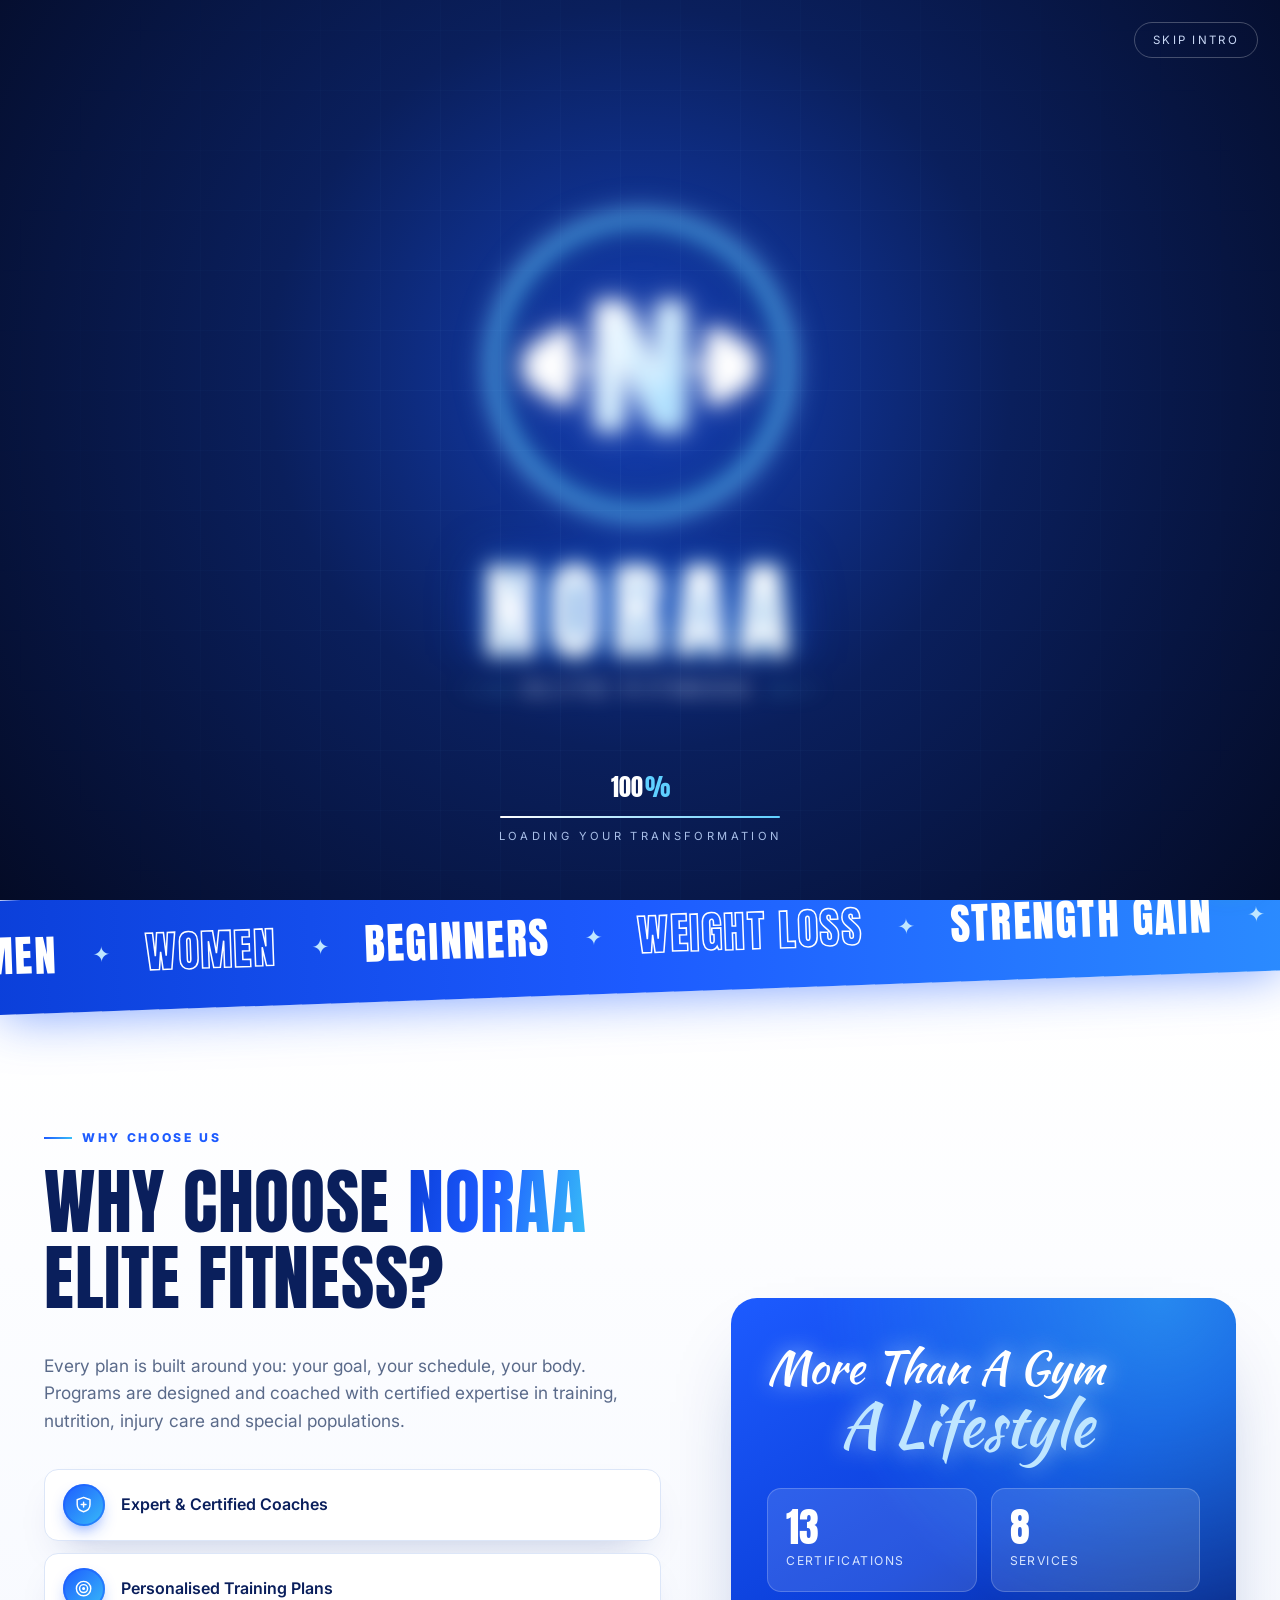
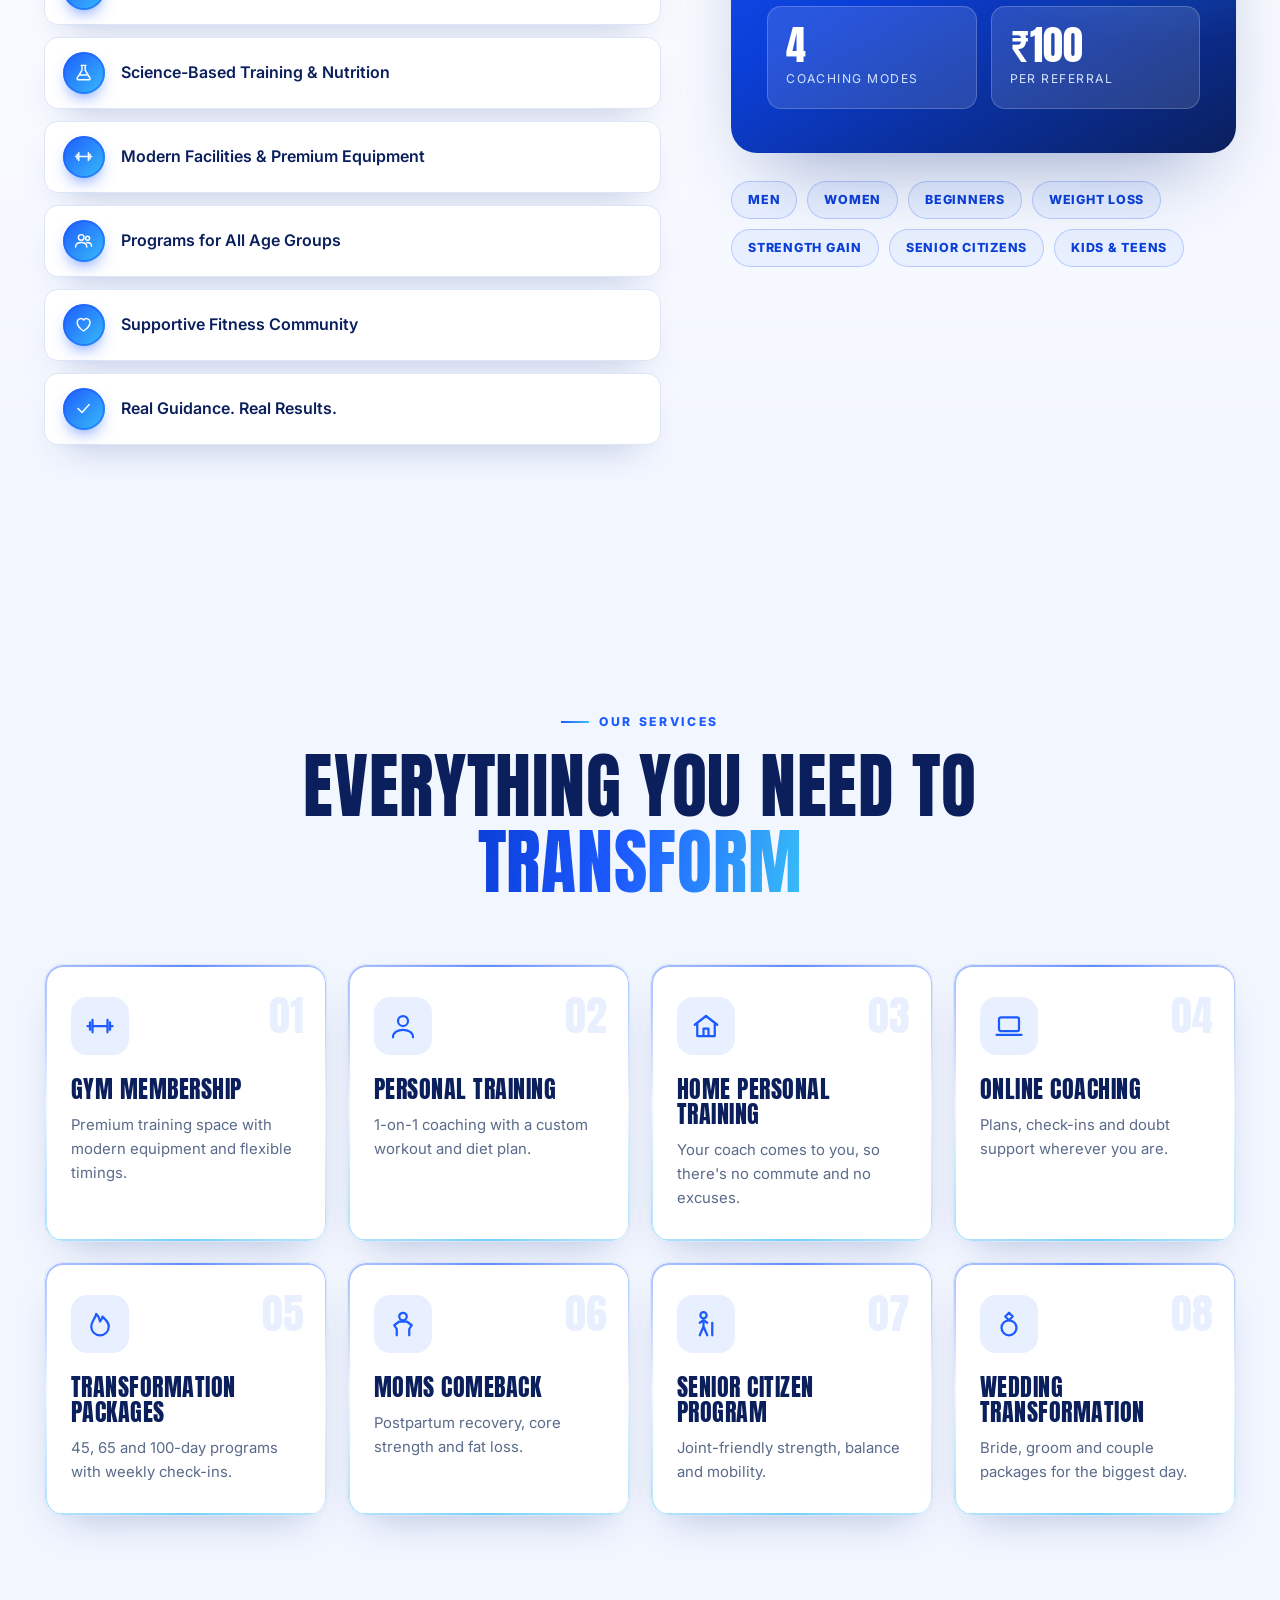
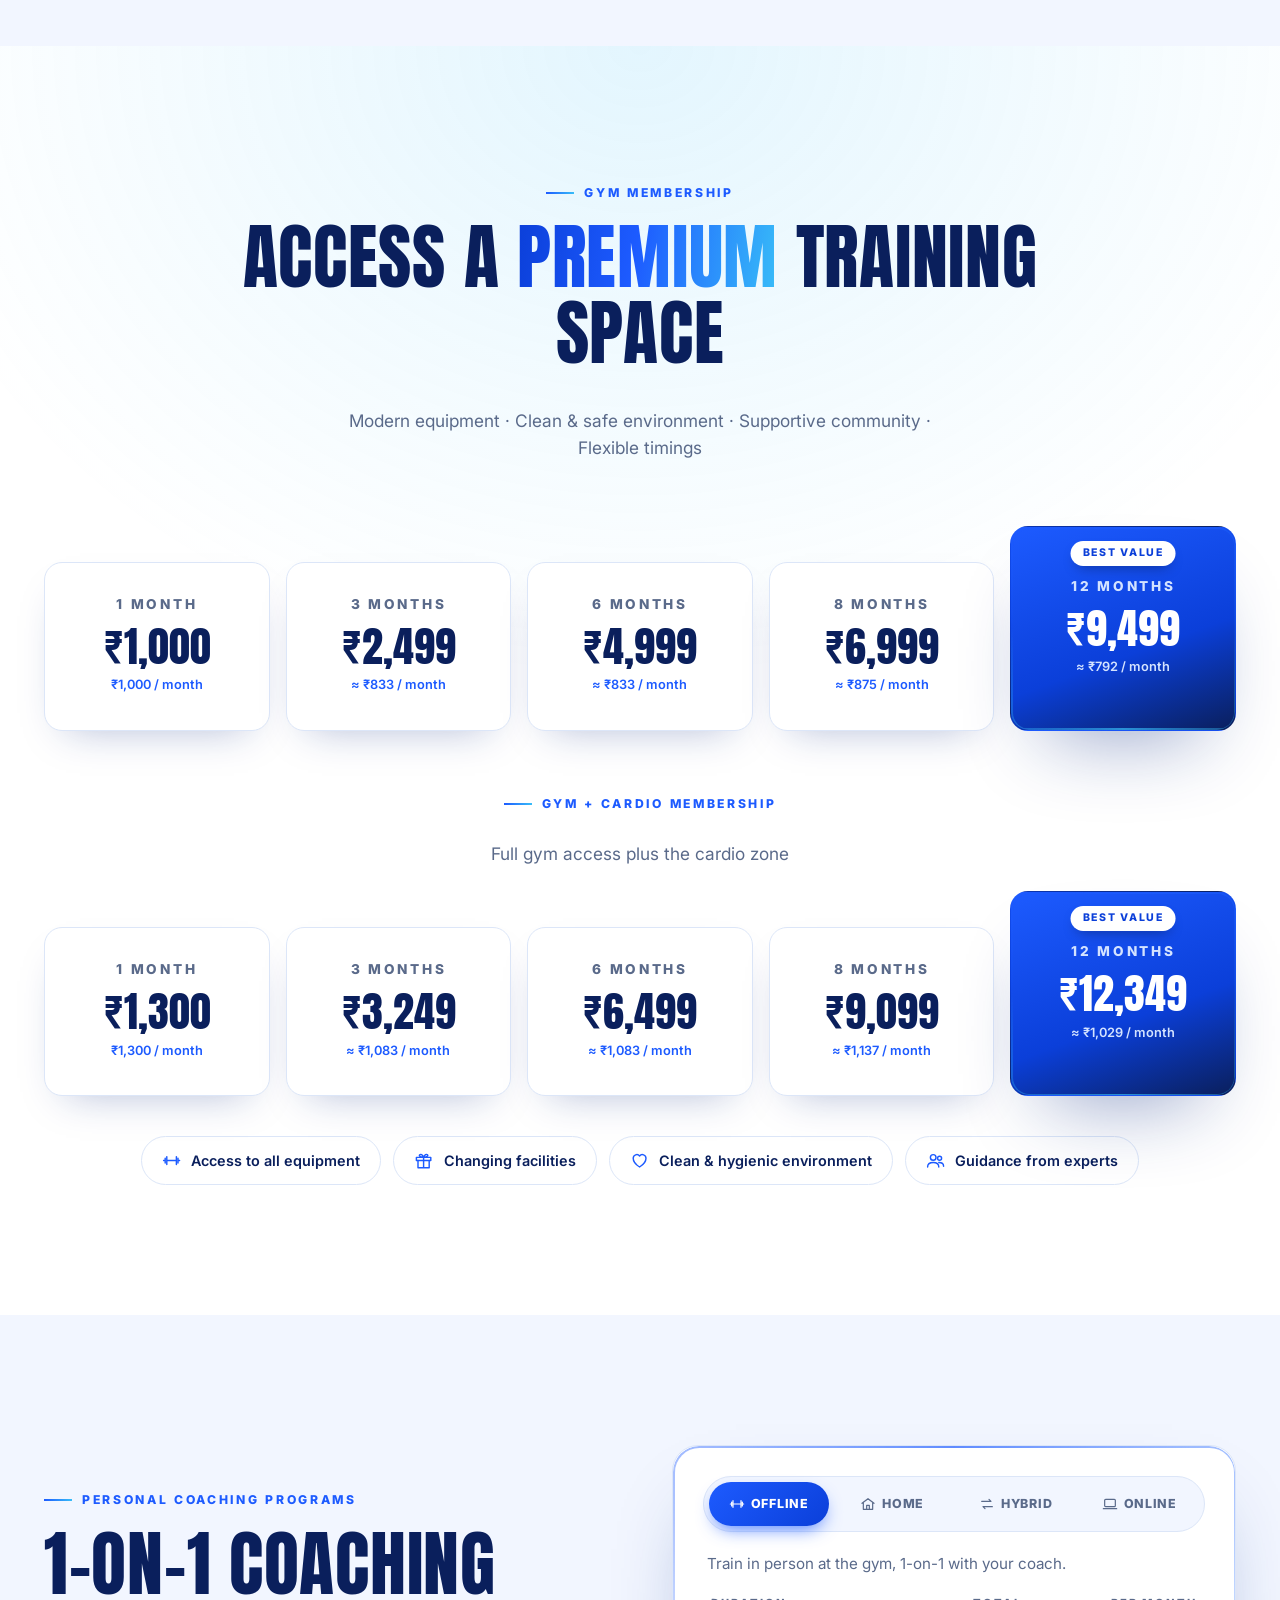
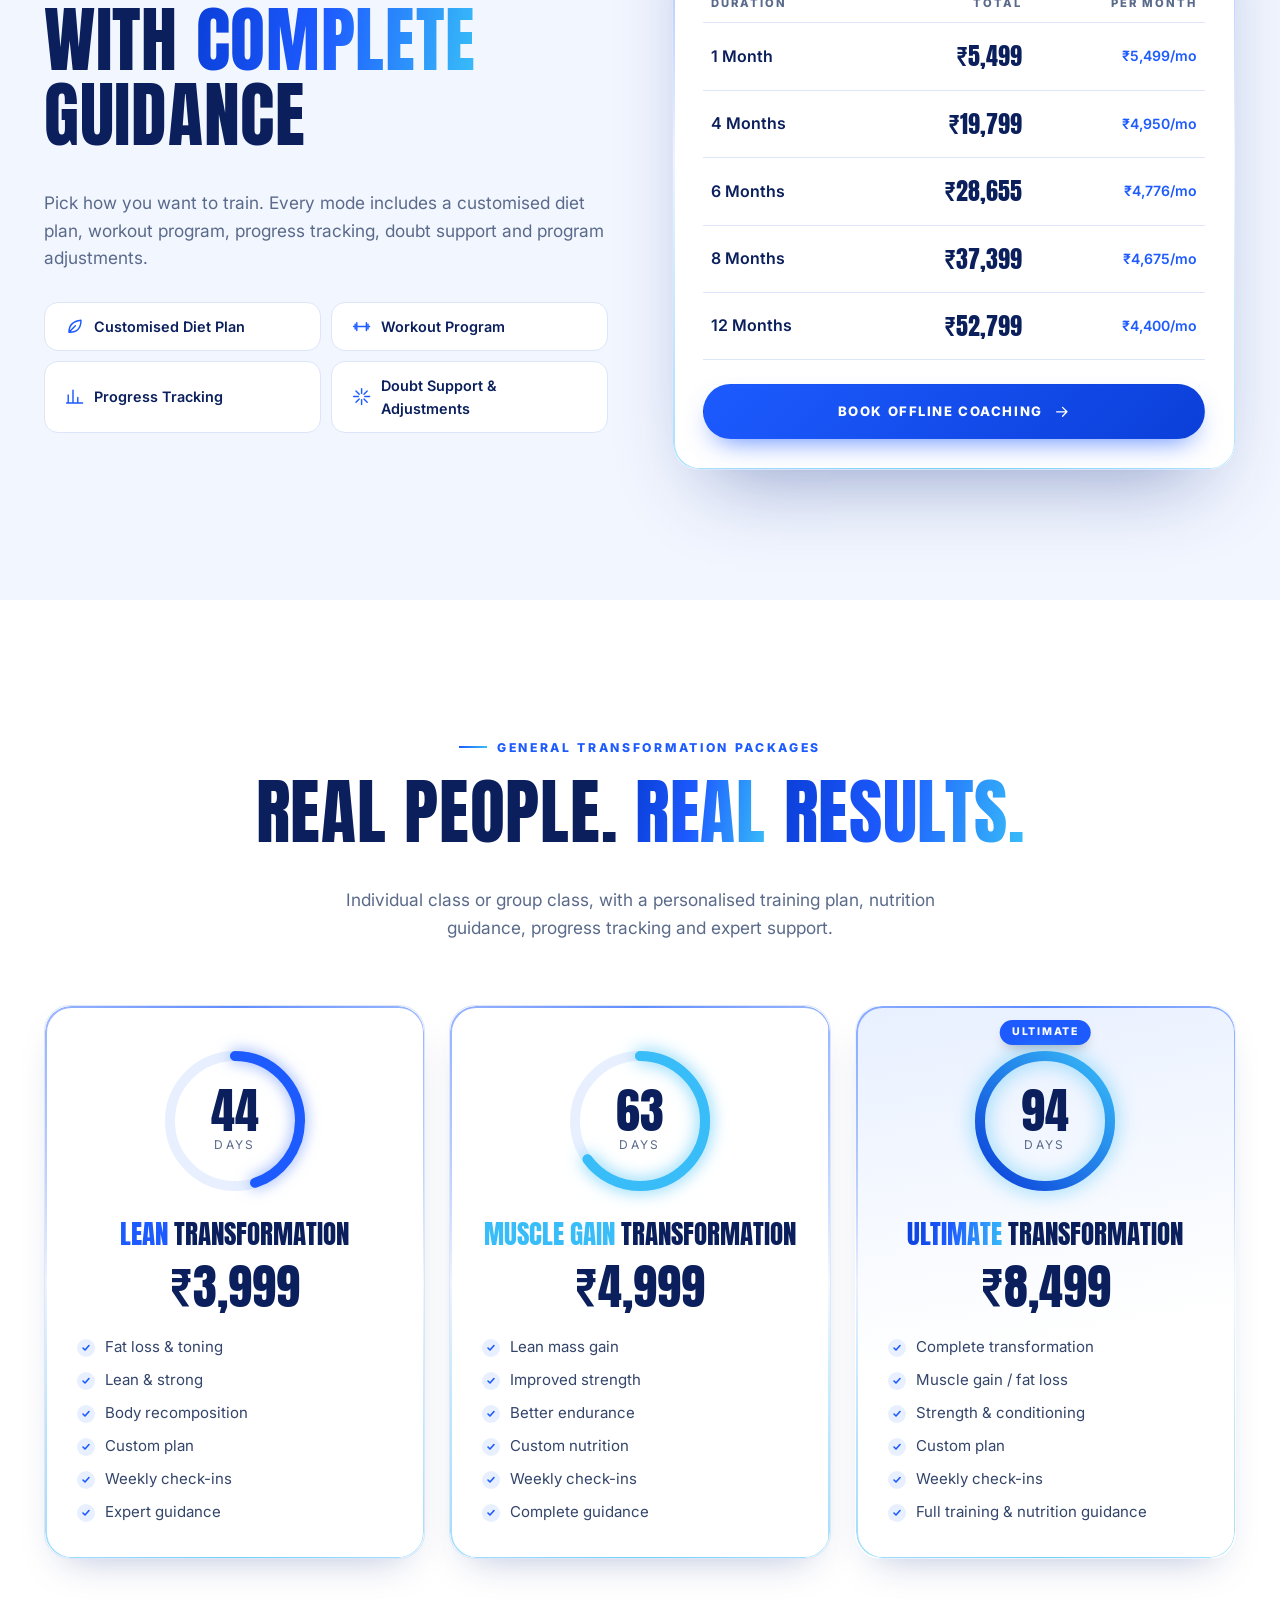
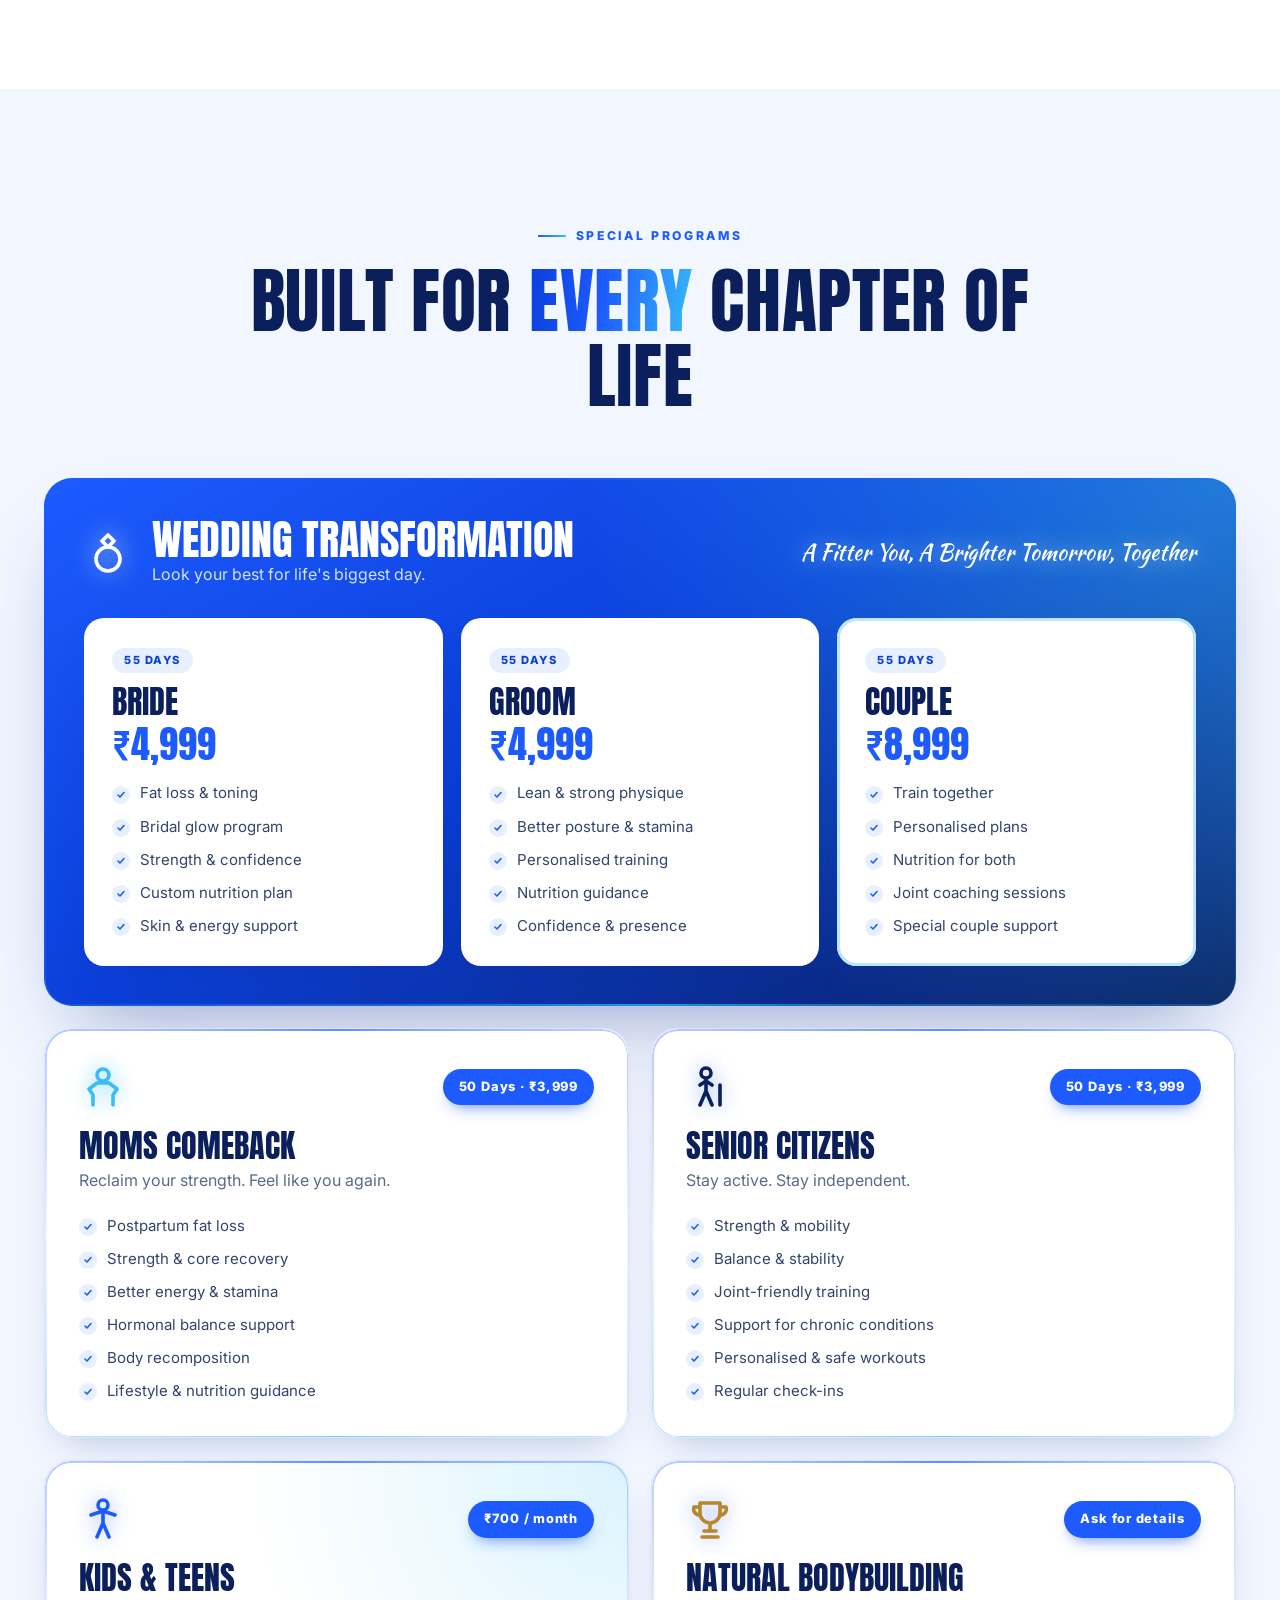
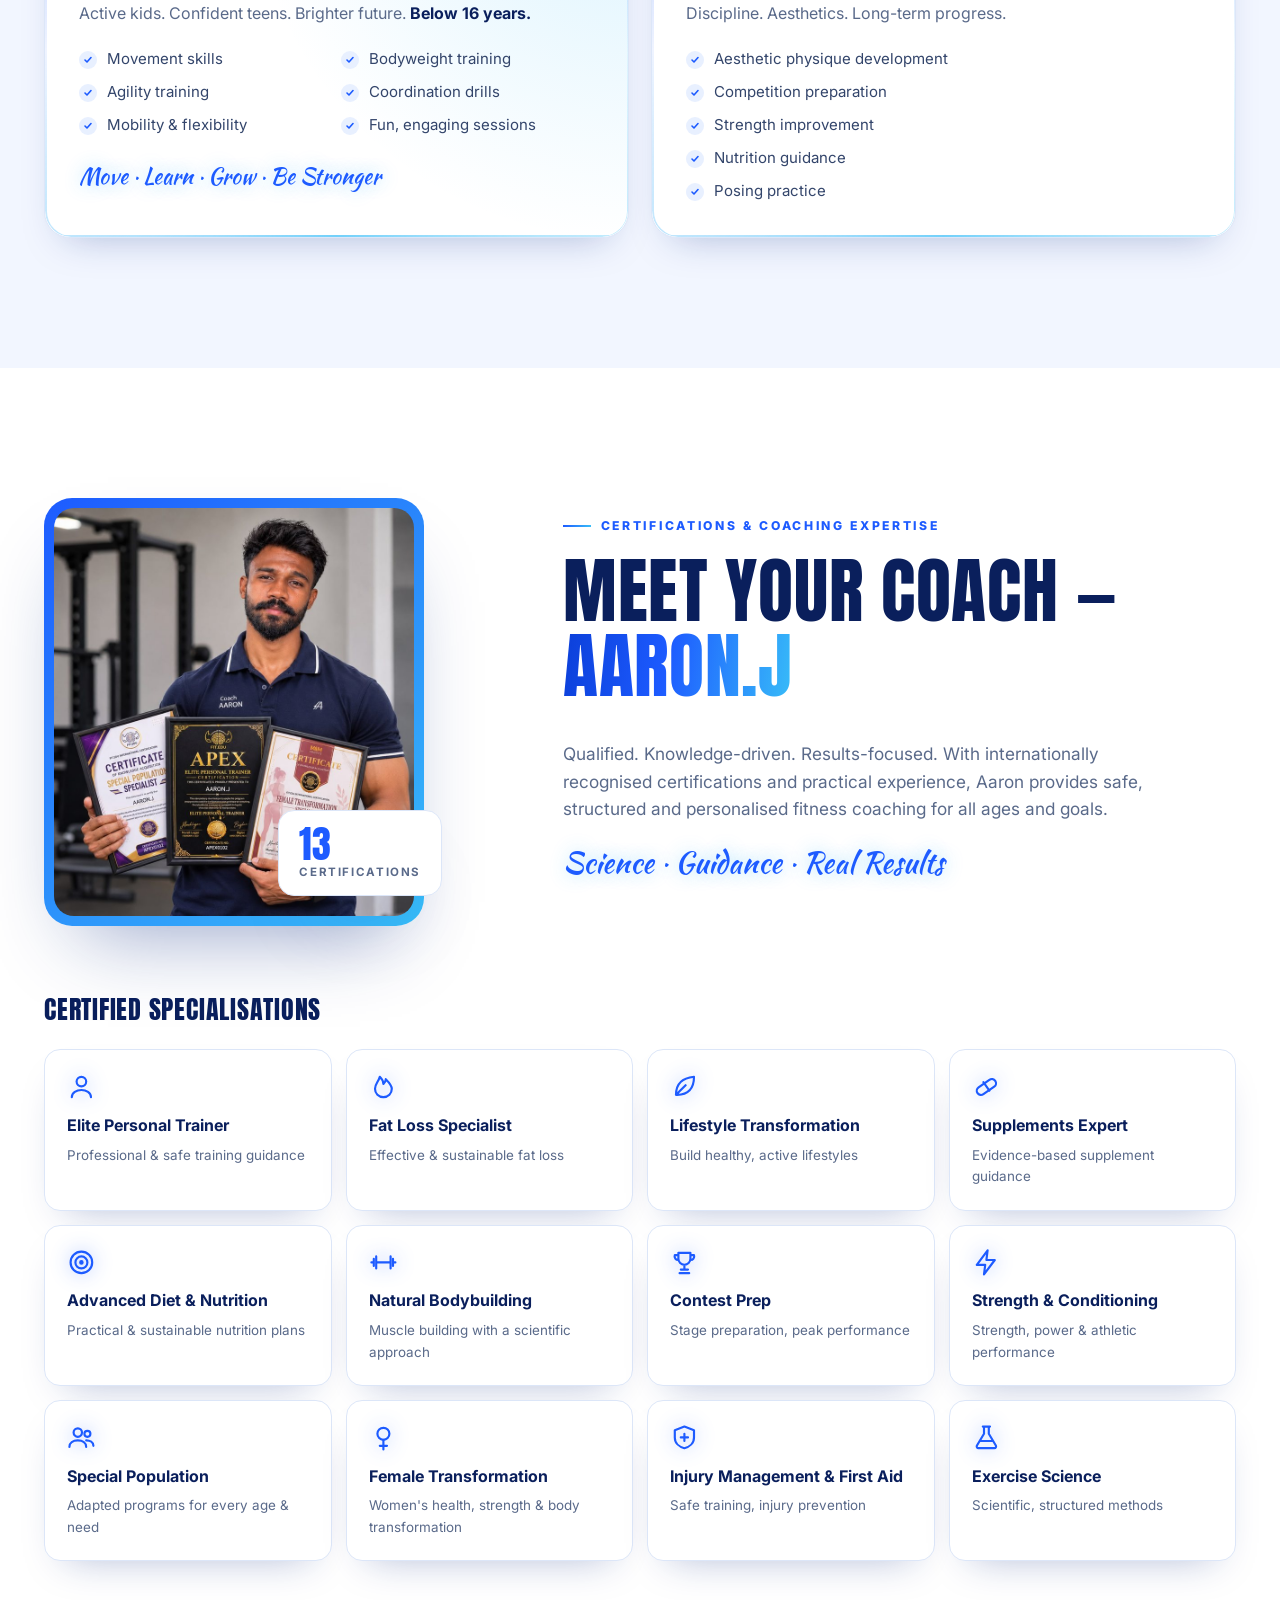
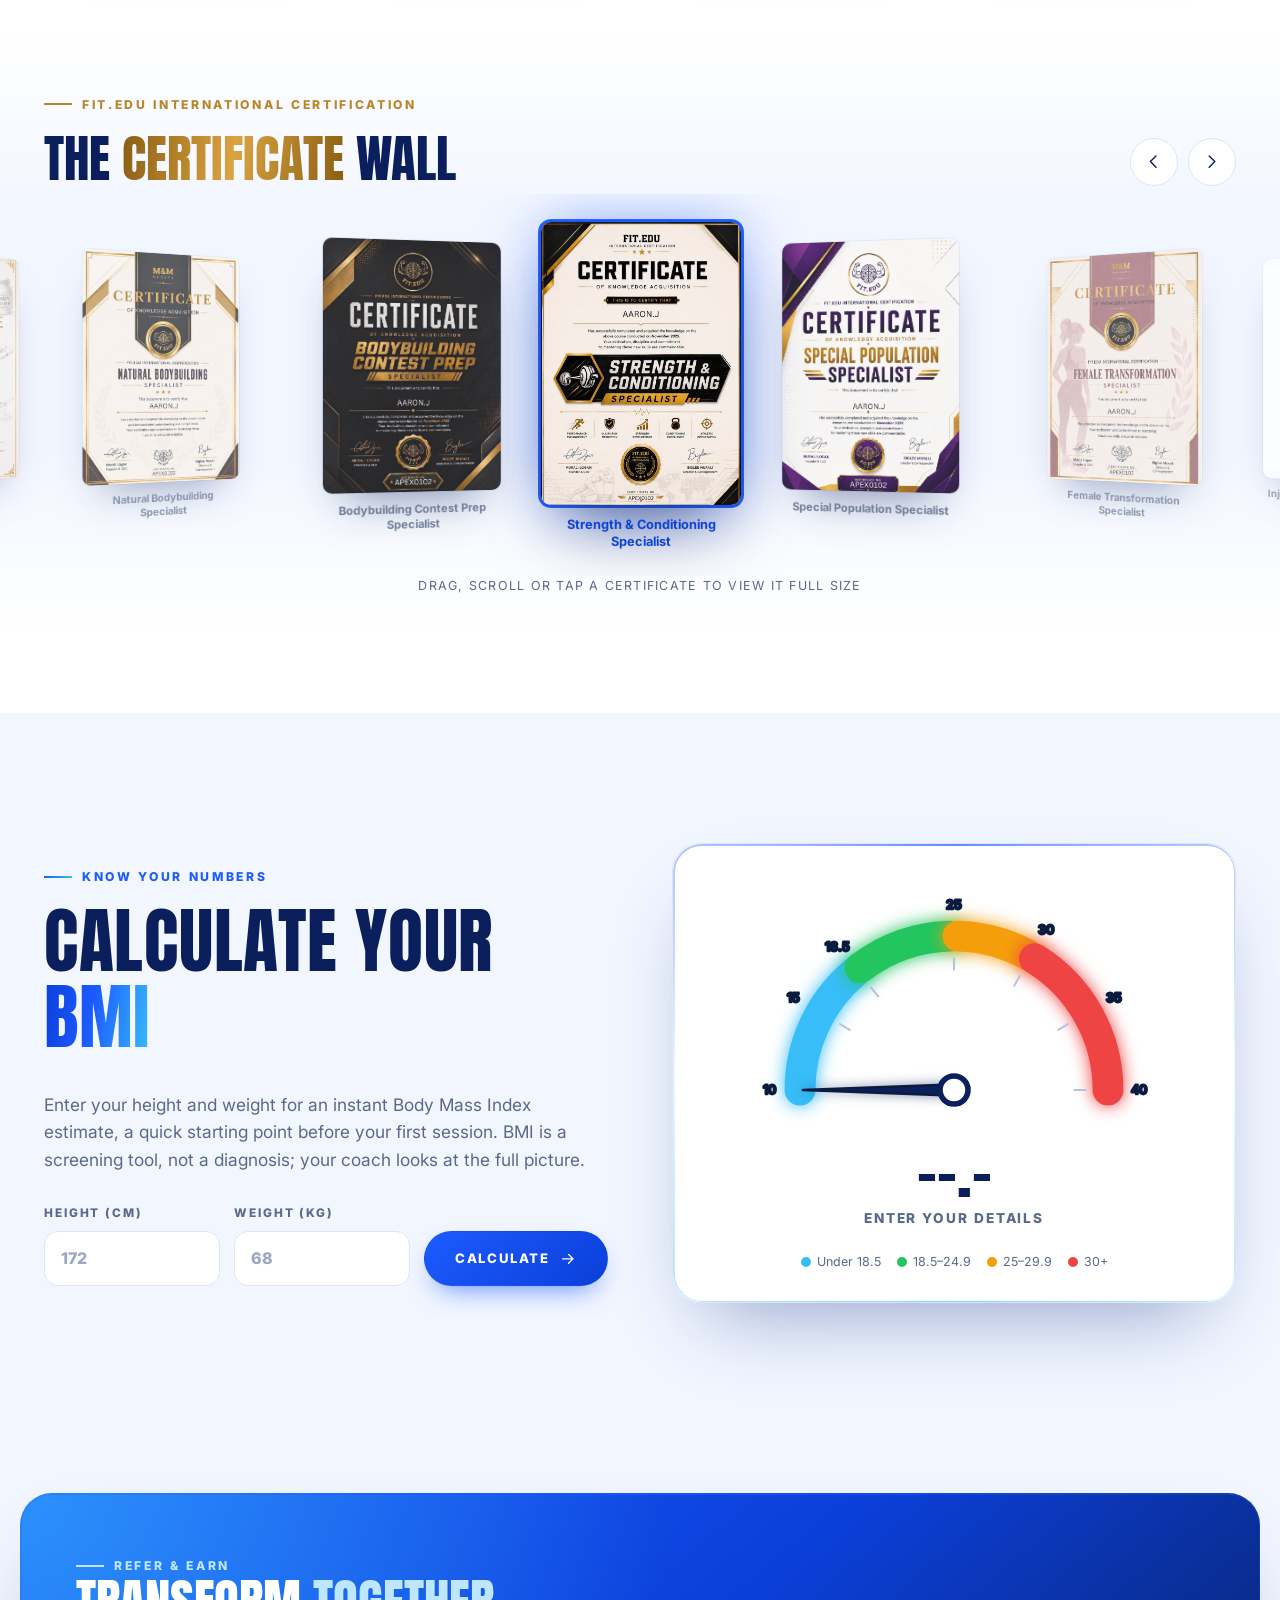
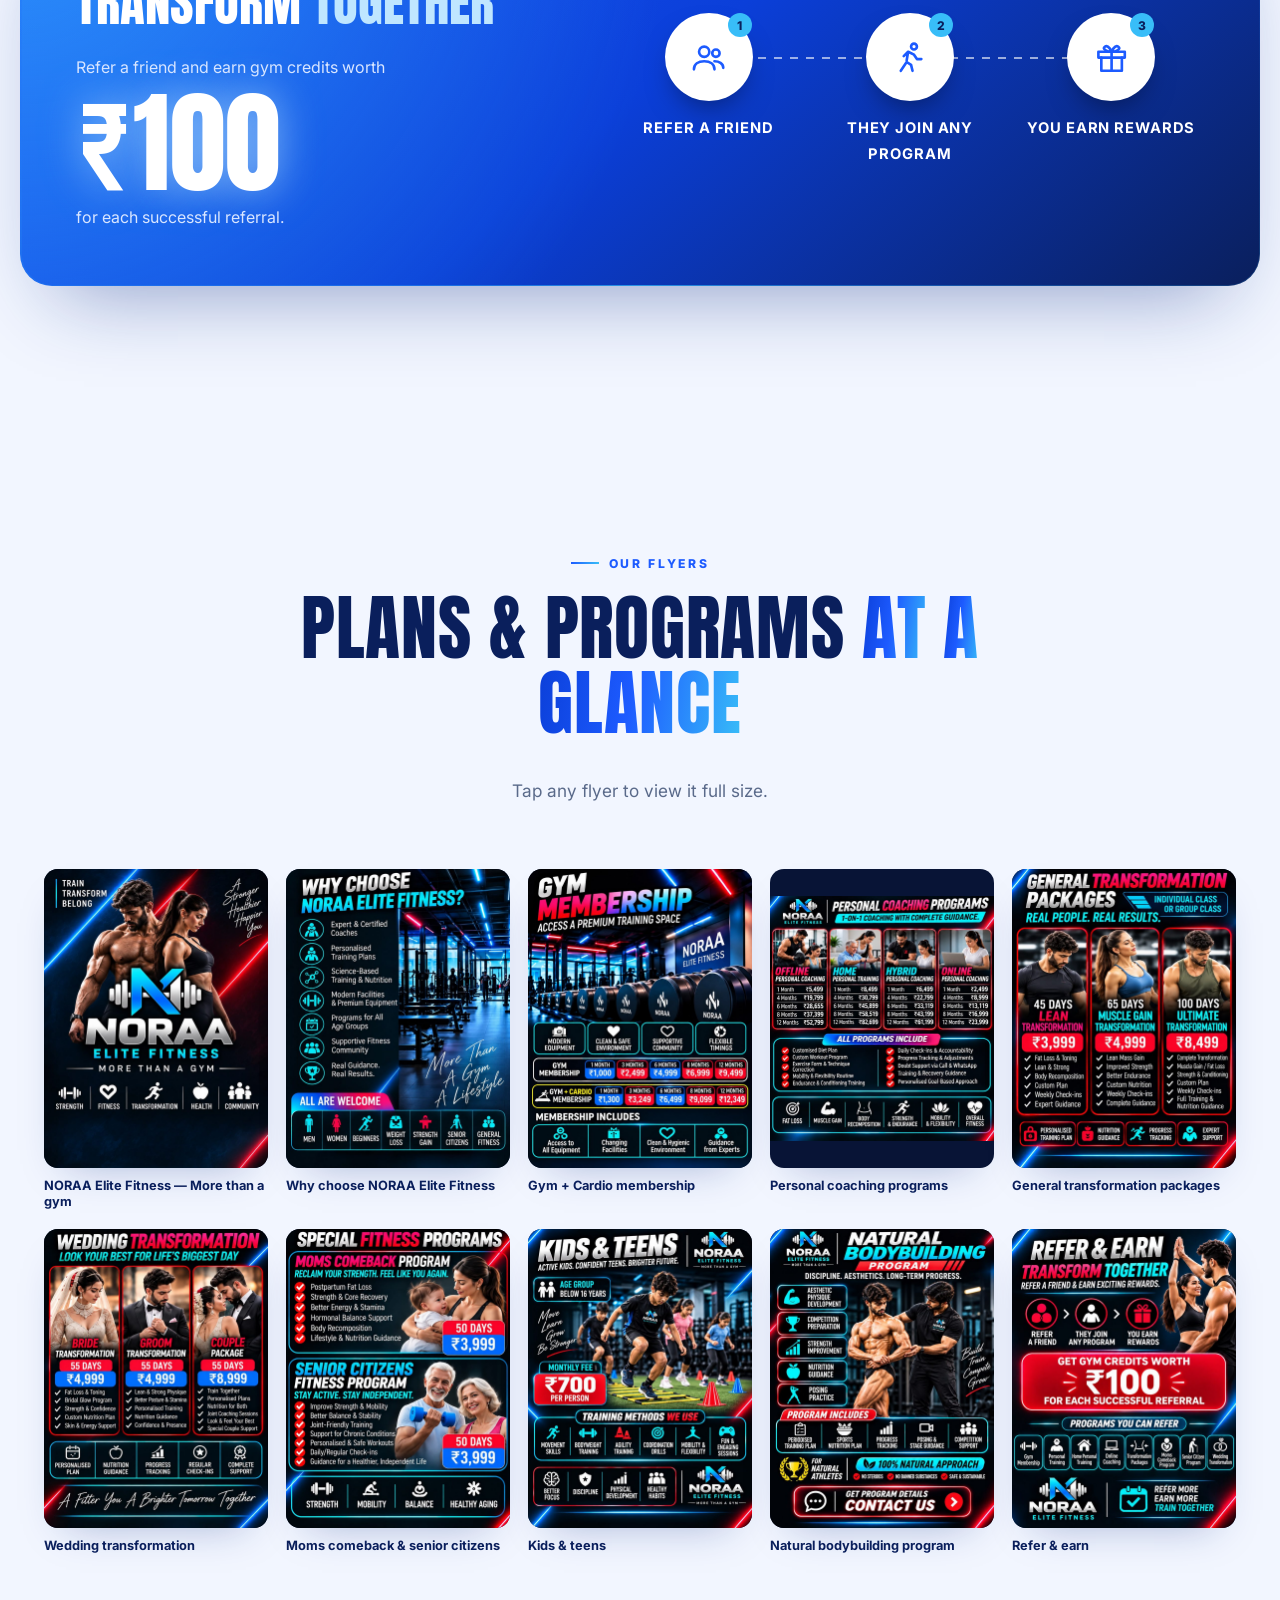
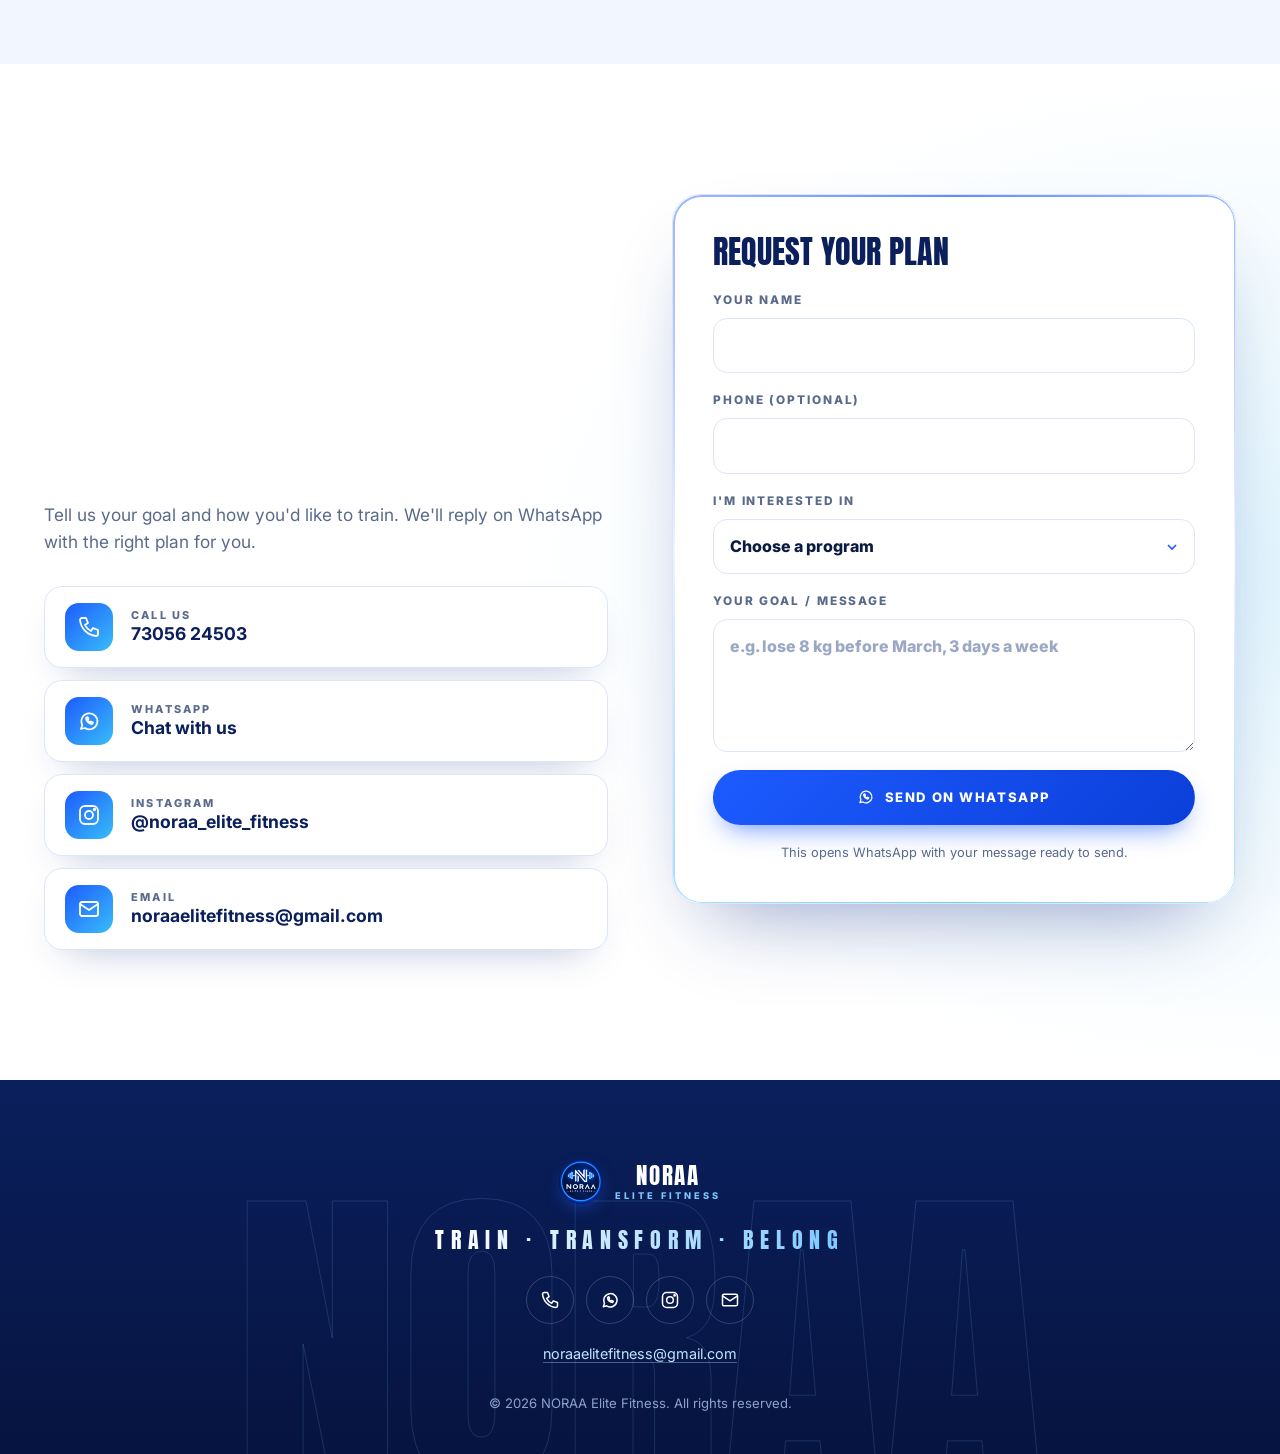
==== commit b5ad2345: "Add Gym + Cardio membership pricing and updated membership flyer Co-Authored-By: Claude Opus 5.5 <no" ====
--- a/index.html
+++ b/index.html
@@ -252,6 +252,17 @@
       <article class="mcard spot" data-reveal style="--d:3"><h3>8 Months</h3><p class="price" data-count="6999" data-prefix="₹">₹6,999</p><p class="per">≈ ₹875 / month</p></article>
       <article class="mcard spot featured glow-border" data-reveal style="--d:4"><span class="badge">Best Value</span><h3>12 Months</h3><p class="price" data-count="9499" data-prefix="₹">₹9,499</p><p class="per">≈ ₹792 / month</p></article>
     </div>
+    <div class="member-sub" data-reveal>
+      <p class="eyebrow">Gym + Cardio Membership</p>
+      <p class="lead center">Full gym access plus the cardio zone</p>
+    </div>
+    <div class="member-grid">
+      <article class="mcard spot" data-reveal style="--d:0"><h3>1 Month</h3><p class="price" data-count="1300" data-prefix="₹">₹1,300</p><p class="per">₹1,300 / month</p></article>
+      <article class="mcard spot" data-reveal style="--d:1"><h3>3 Months</h3><p class="price" data-count="3249" data-prefix="₹">₹3,249</p><p class="per">≈ ₹1,083 / month</p></article>
+      <article class="mcard spot" data-reveal style="--d:2"><h3>6 Months</h3><p class="price" data-count="6499" data-prefix="₹">₹6,499</p><p class="per">≈ ₹1,083 / month</p></article>
+      <article class="mcard spot" data-reveal style="--d:3"><h3>8 Months</h3><p class="price" data-count="9099" data-prefix="₹">₹9,099</p><p class="per">≈ ₹1,137 / month</p></article>
+      <article class="mcard spot featured glow-border" data-reveal style="--d:4"><span class="badge">Best Value</span><h3>12 Months</h3><p class="price" data-count="12349" data-prefix="₹">₹12,349</p><p class="per">≈ ₹1,029 / month</p></article>
+    </div>
     <ul class="includes" data-reveal>
       <li><svg><use href="#i-dumbbell"/></svg>Access to all equipment</li>
       <li><svg><use href="#i-gift"/></svg>Changing facilities</li>
@@ -489,7 +500,7 @@
     <div class="flyer-grid">
       <button type="button" class="flyer" data-lb="flyers" data-src="assets/flyers/01-noraa-elite-fitness.jpg" data-cap="NORAA Elite Fitness — More than a gym" data-reveal style="--d:0"><img src="assets/flyers/01-noraa-elite-fitness.jpg" alt="NORAA Elite Fitness — More than a gym flyer" width="900" height="1200" loading="lazy"><span>NORAA Elite Fitness — More than a gym</span></button>
       <button type="button" class="flyer" data-lb="flyers" data-src="assets/flyers/02-why-choose-noraa.jpg" data-cap="Why choose NORAA Elite Fitness" data-reveal style="--d:1"><img src="assets/flyers/02-why-choose-noraa.jpg" alt="Why choose NORAA Elite Fitness flyer" width="900" height="1200" loading="lazy"><span>Why choose NORAA Elite Fitness</span></button>
-      <button type="button" class="flyer" data-lb="flyers" data-src="assets/flyers/03-gym-membership.jpg" data-cap="Gym membership" data-reveal style="--d:2"><img src="assets/flyers/03-gym-membership.jpg" alt="Gym membership flyer" width="900" height="1200" loading="lazy"><span>Gym membership</span></button>
+      <button type="button" class="flyer" data-lb="flyers" data-src="assets/flyers/03-gym-membership.jpg" data-cap="Gym &amp; Gym + Cardio membership" data-reveal style="--d:2"><img src="assets/flyers/03-gym-membership.jpg" alt="Gym and Gym + Cardio membership flyer" width="900" height="1200" loading="lazy"><span>Gym + Cardio membership</span></button>
       <button type="button" class="flyer" data-lb="flyers" data-src="assets/flyers/04-personal-coaching.jpg" data-cap="Personal coaching programs" data-reveal style="--d:3"><img src="assets/flyers/04-personal-coaching.jpg" alt="Personal coaching programs flyer" width="900" height="1200" loading="lazy"><span>Personal coaching programs</span></button>
       <button type="button" class="flyer" data-lb="flyers" data-src="assets/flyers/05-transformation-packages.jpg" data-cap="General transformation packages" data-reveal style="--d:4"><img src="assets/flyers/05-transformation-packages.jpg" alt="General transformation packages flyer" width="900" height="1200" loading="lazy"><span>General transformation packages</span></button>
       <button type="button" class="flyer" data-lb="flyers" data-src="assets/flyers/06-wedding-transformation.jpg" data-cap="Wedding transformation" data-reveal style="--d:0"><img src="assets/flyers/06-wedding-transformation.jpg" alt="Wedding transformation flyer" width="900" height="1200" loading="lazy"><span>Wedding transformation</span></button>
@@ -523,6 +534,7 @@
         <select name="program" required>
           <option value="" disabled selected>Choose a program</option>
           <option>Gym Membership</option>
+          <option>Gym + Cardio Membership</option>
           <option>Personal Coaching — Offline</option>
           <option>Personal Coaching — Home</option>
           <option>Personal Coaching — Hybrid</option>
--- a/css/style.css
+++ b/css/style.css
@@ -321,6 +321,8 @@
 .mcard.featured .price{color:#fff}
 .badge{position:absolute;top:14px;left:50%;translate:-50% 0;padding:4px 12px;border-radius:999px;font-size:.66rem;font-weight:800;letter-spacing:.16em;text-transform:uppercase;background:#fff;color:var(--blue2);box-shadow:0 6px 14px -6px rgba(0,0,0,.4);white-space:nowrap}
 .tp .badge{background:var(--blue);color:#fff}
+.member-sub{text-align:center;margin:56px 0 24px}
+.member-sub .lead{margin-top:8px}
 .includes{display:flex;flex-wrap:wrap;justify-content:center;gap:12px;margin-top:40px}
 .includes li{display:flex;align-items:center;gap:10px;padding:12px 20px;border-radius:999px;border:1px solid var(--line);background:#fff;font-size:.9rem;font-weight:600;color:var(--navy)}
 .includes svg{font-size:1.2rem;color:var(--blue)}
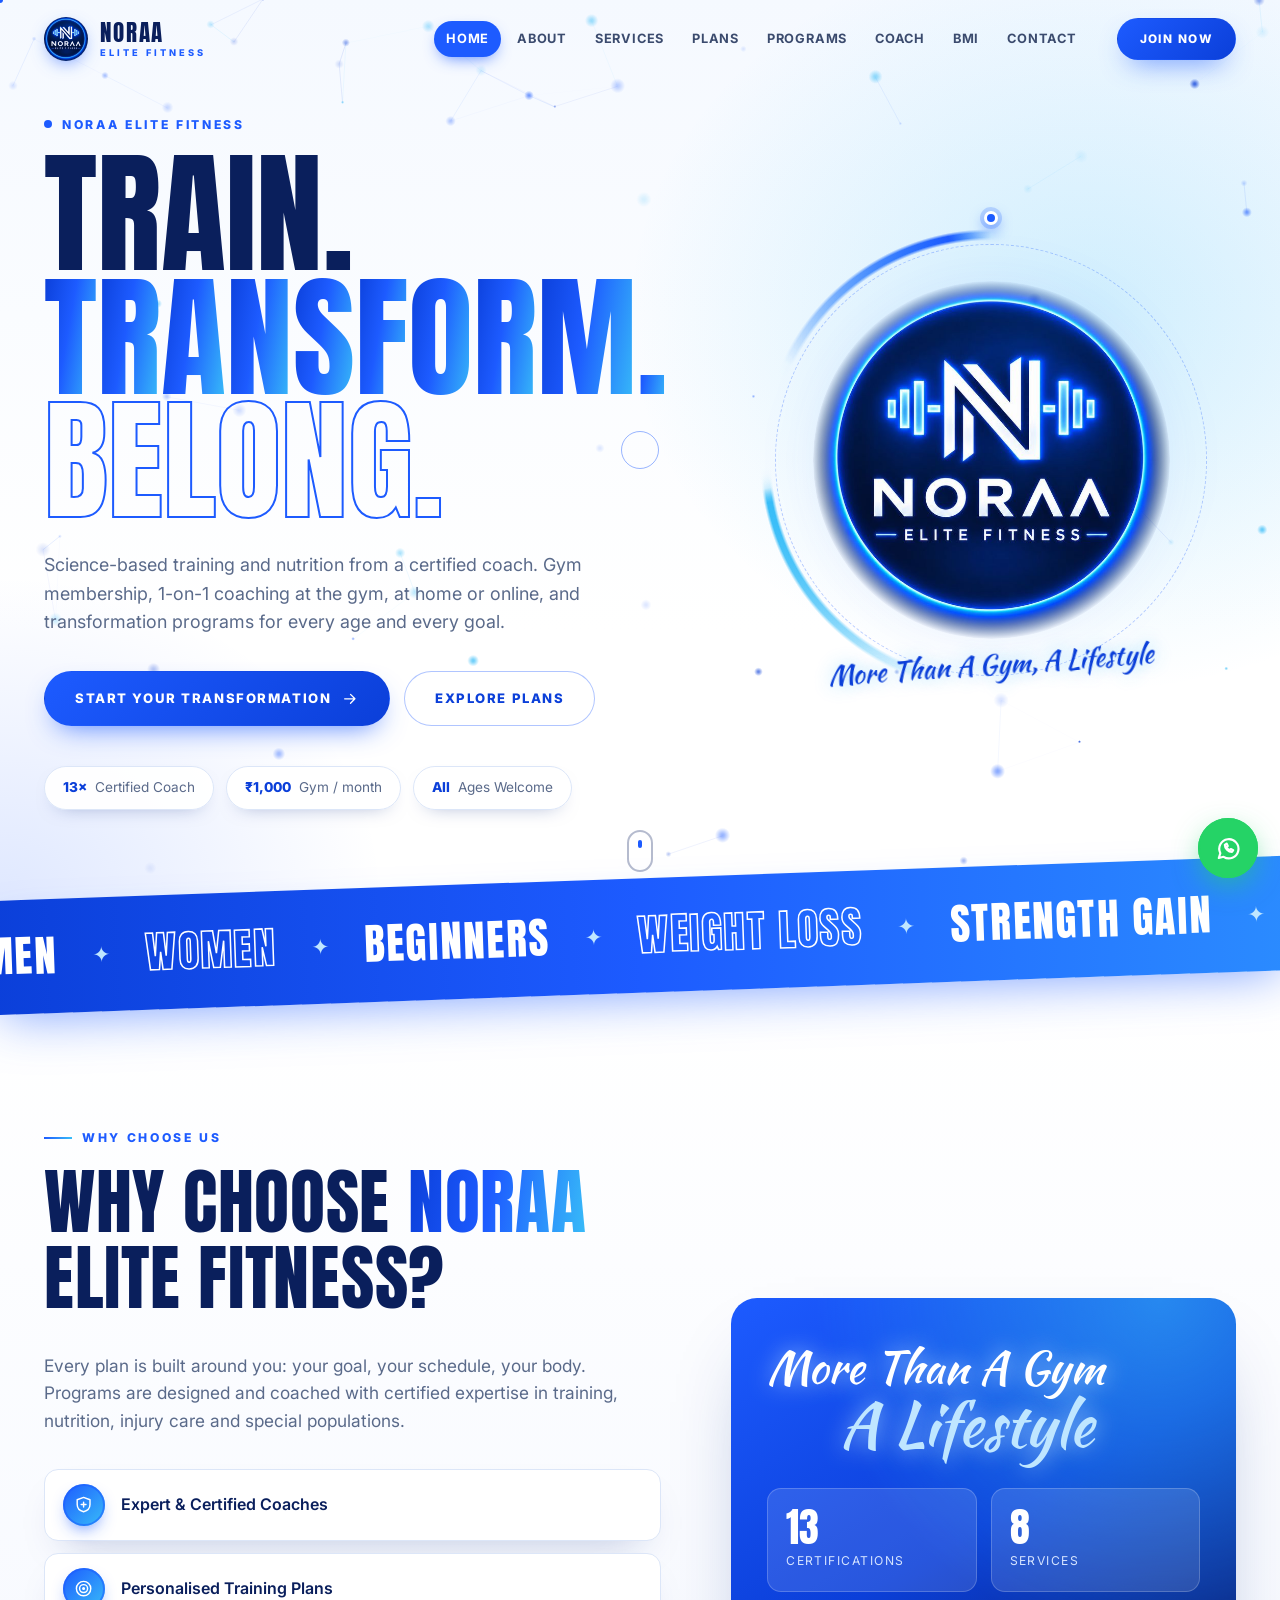
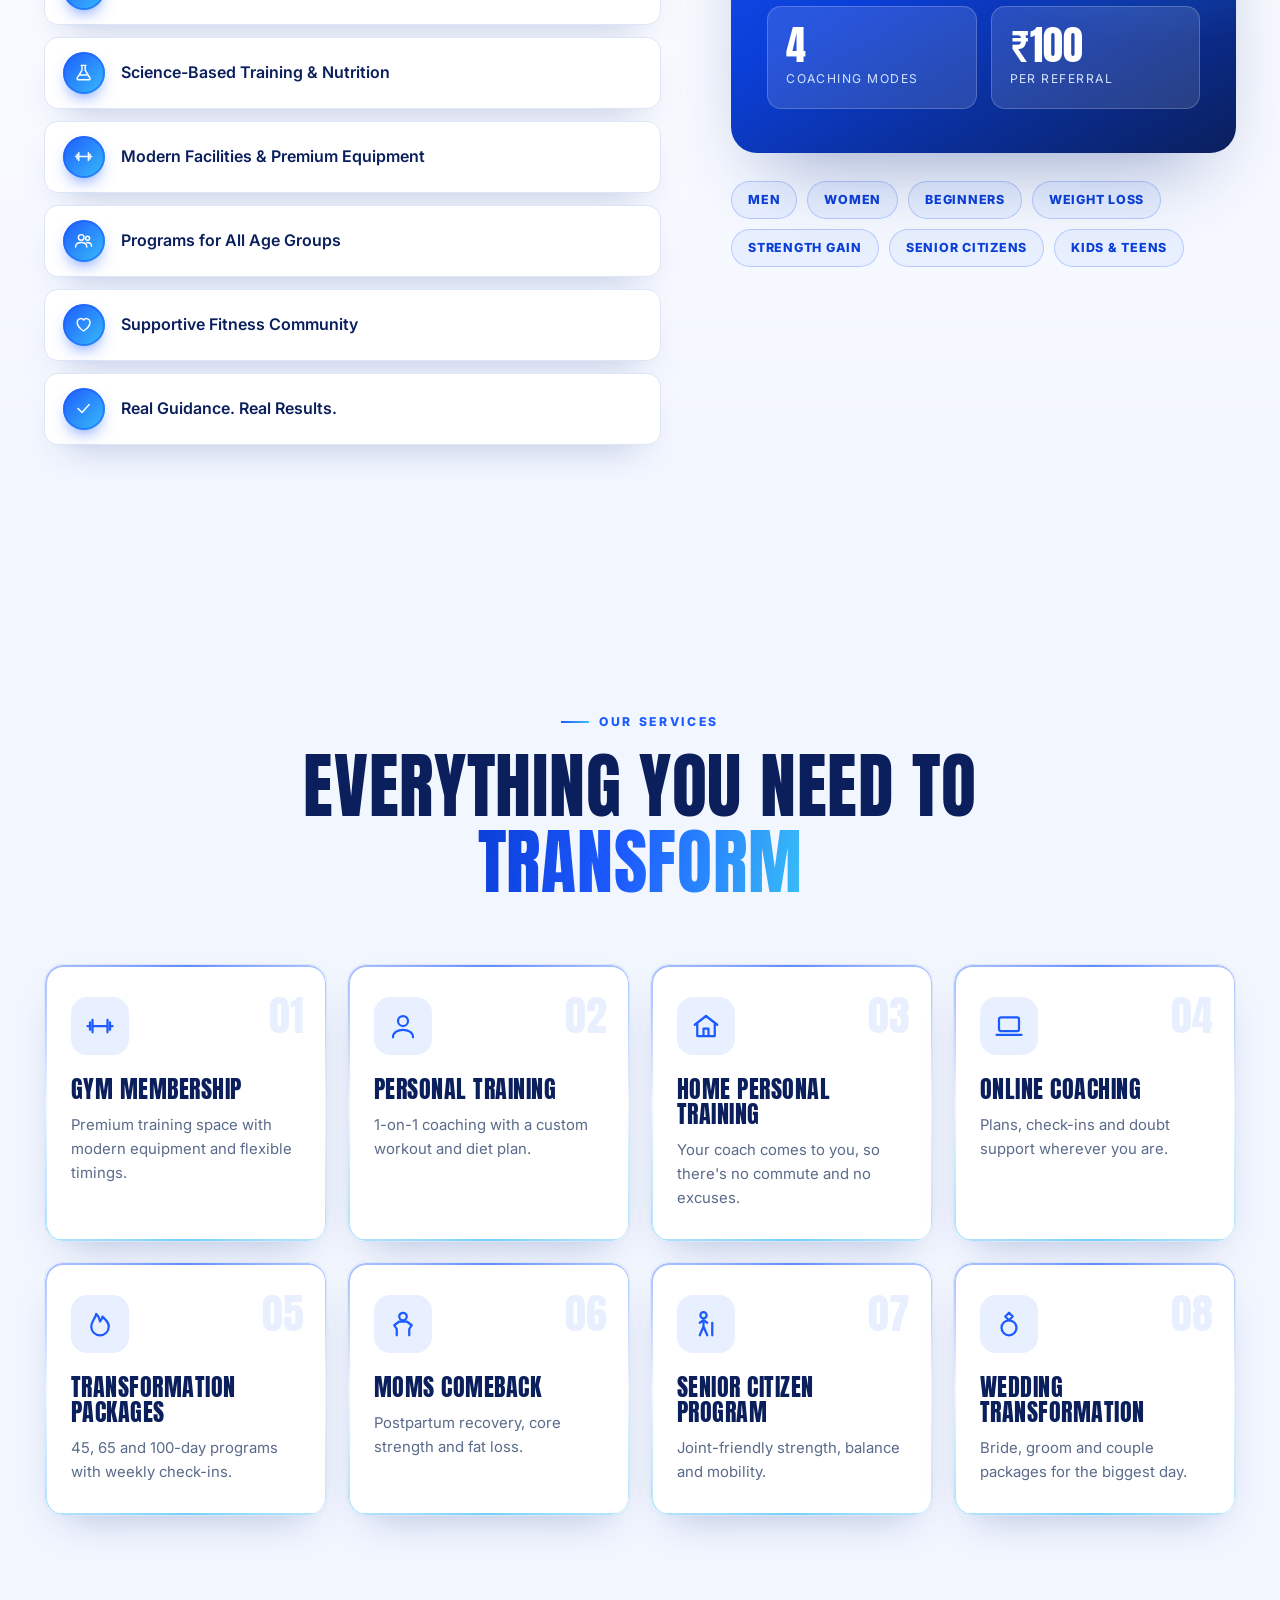
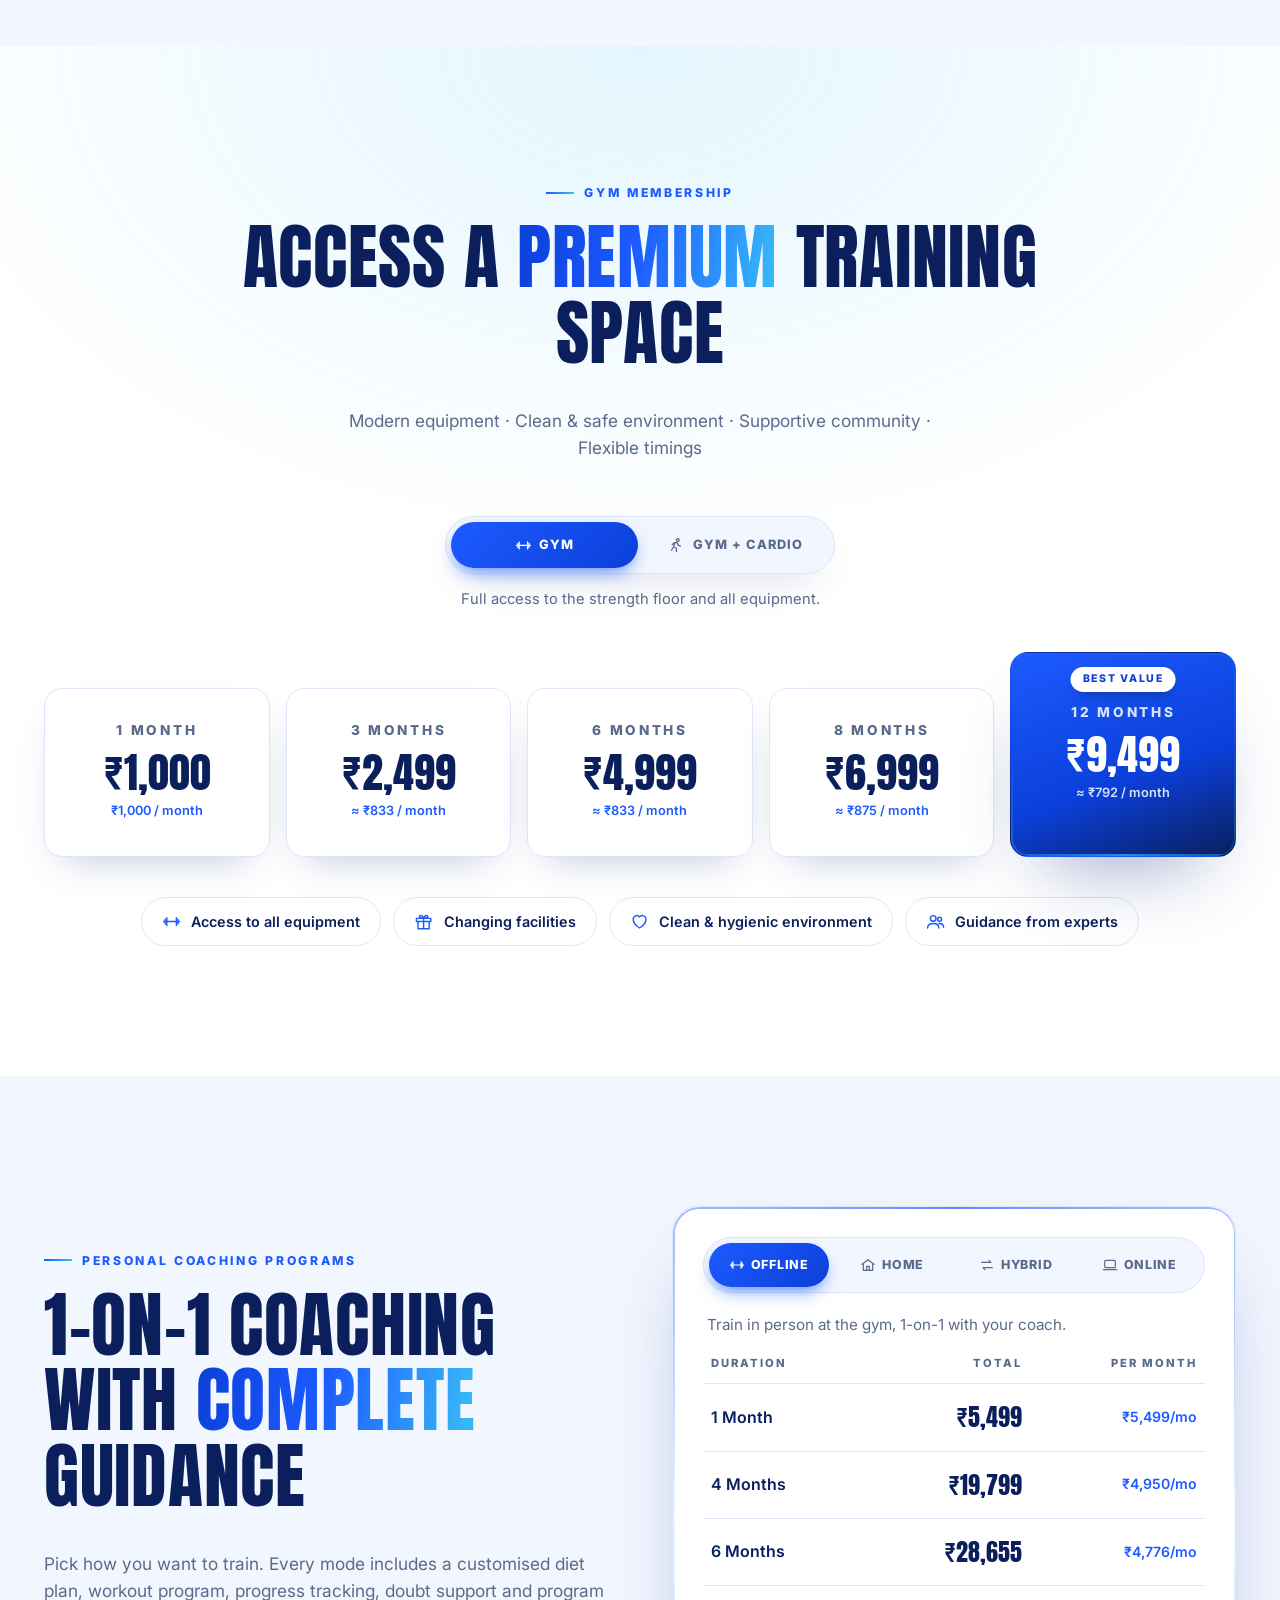
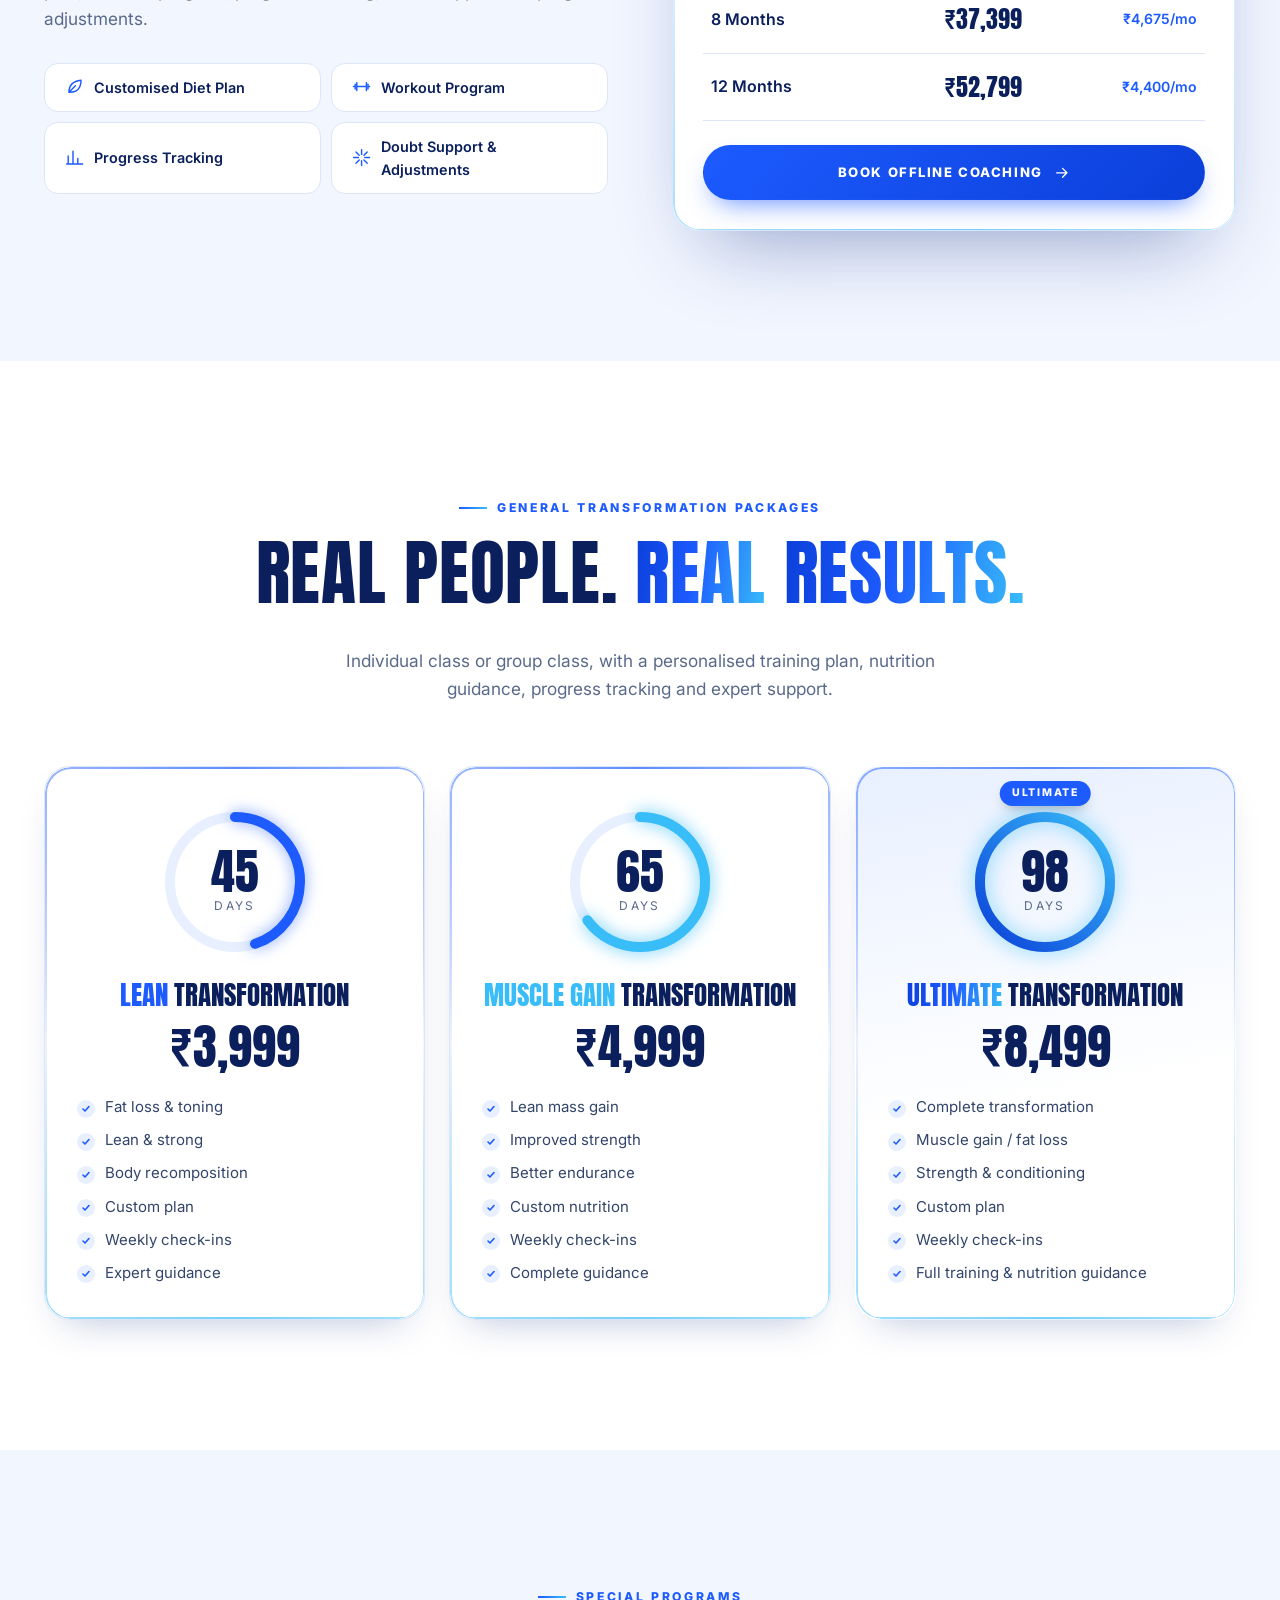
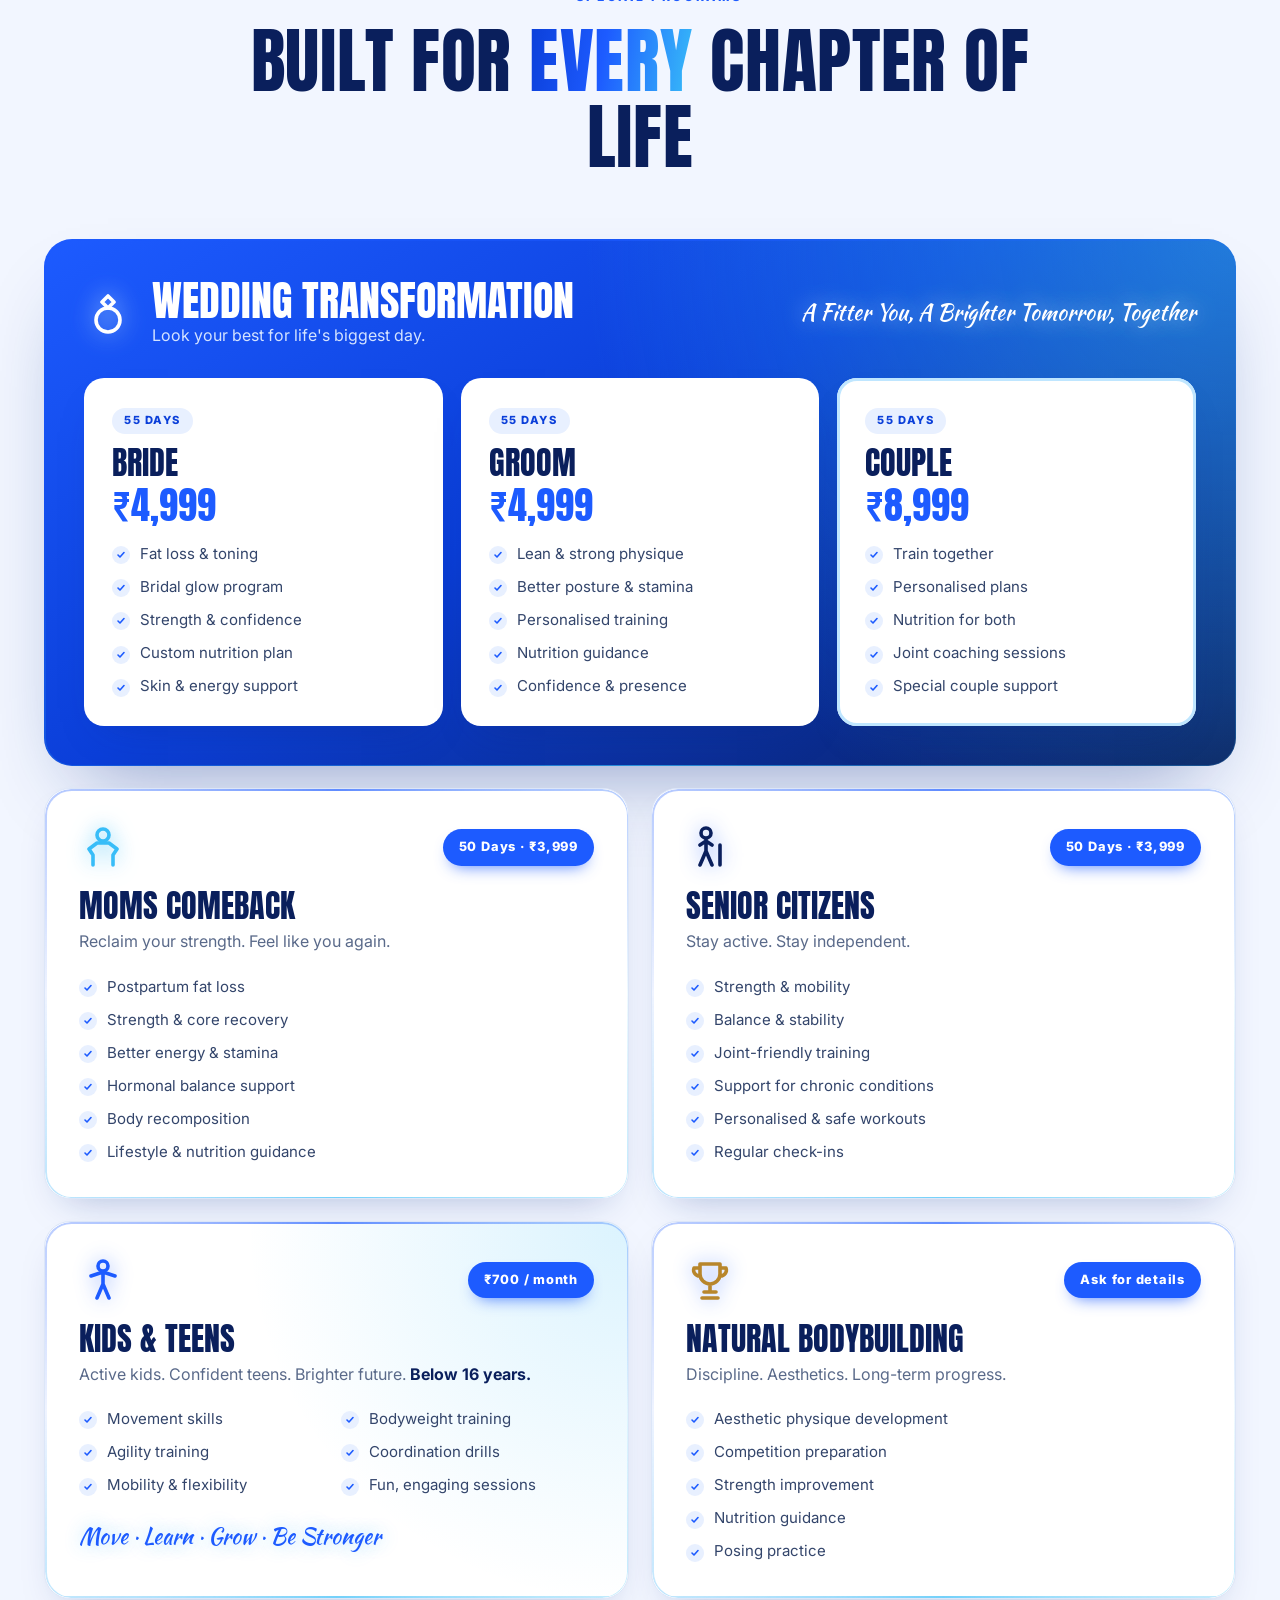
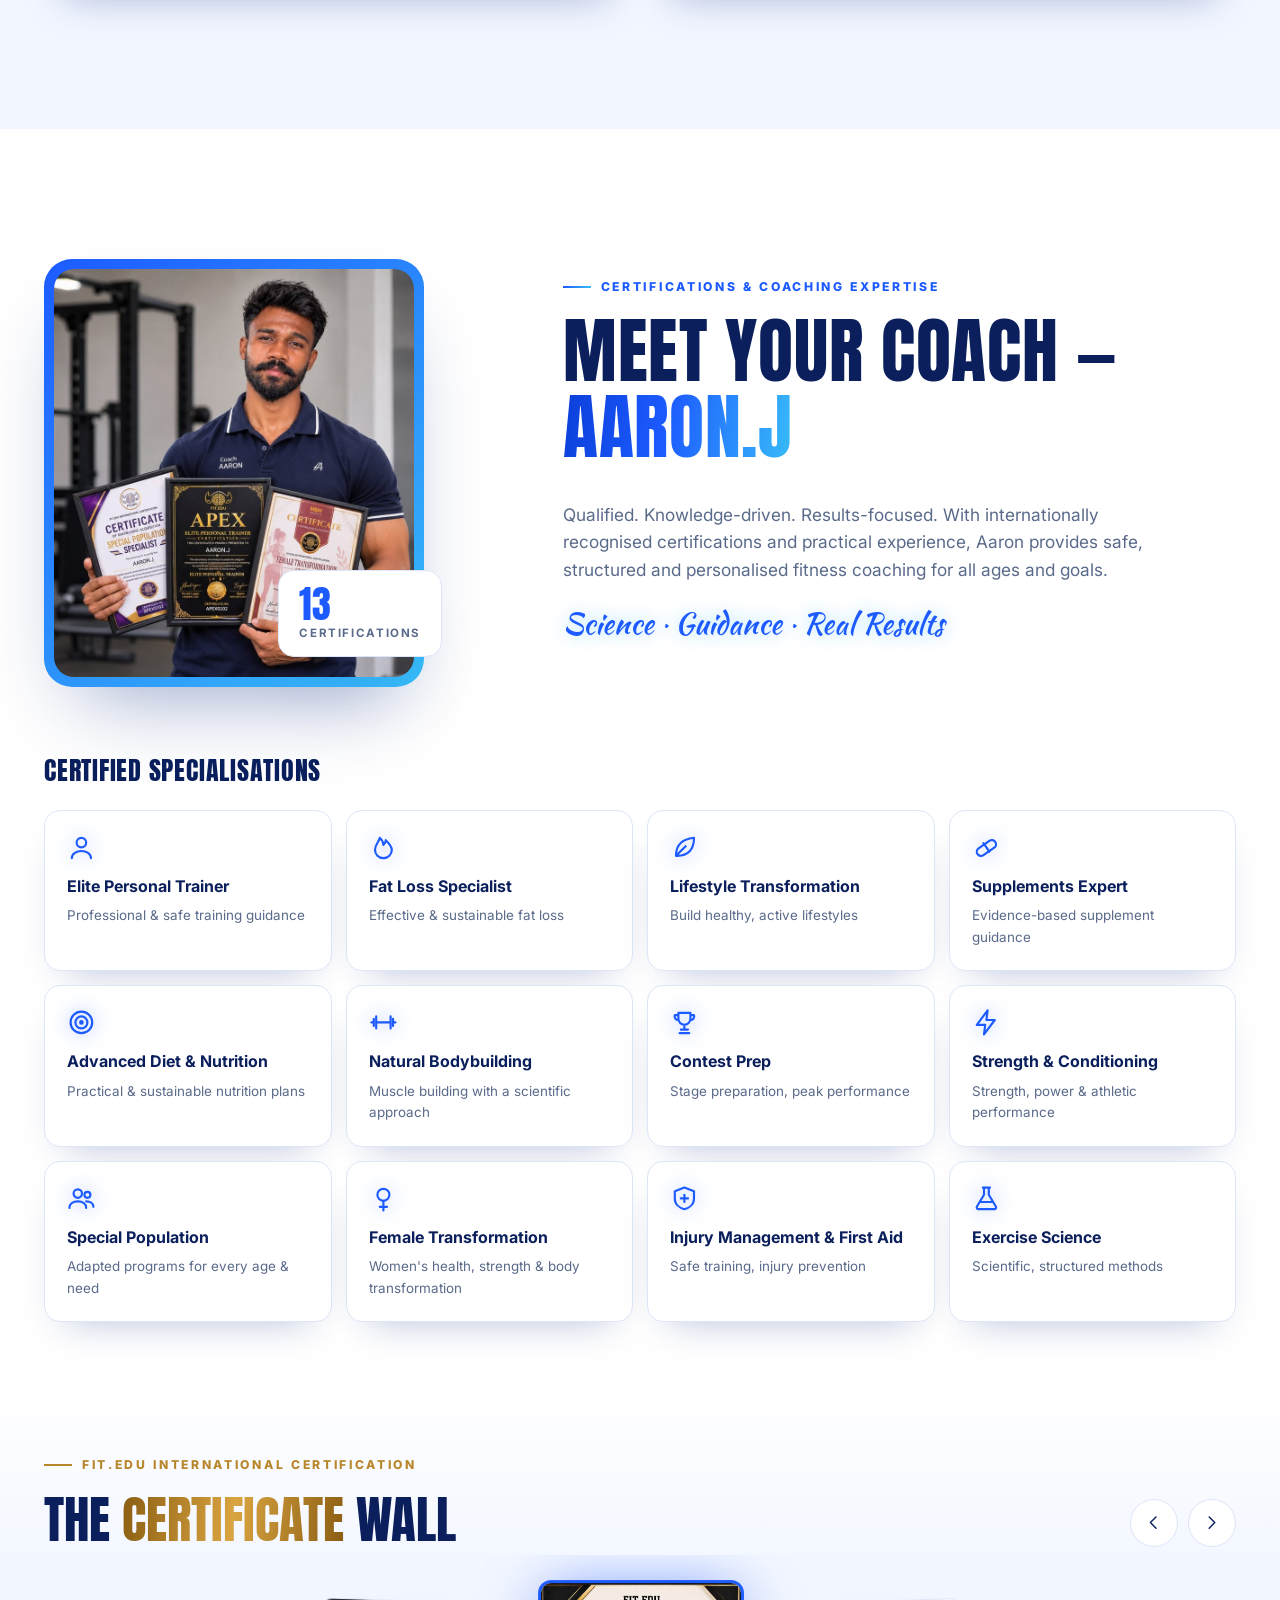
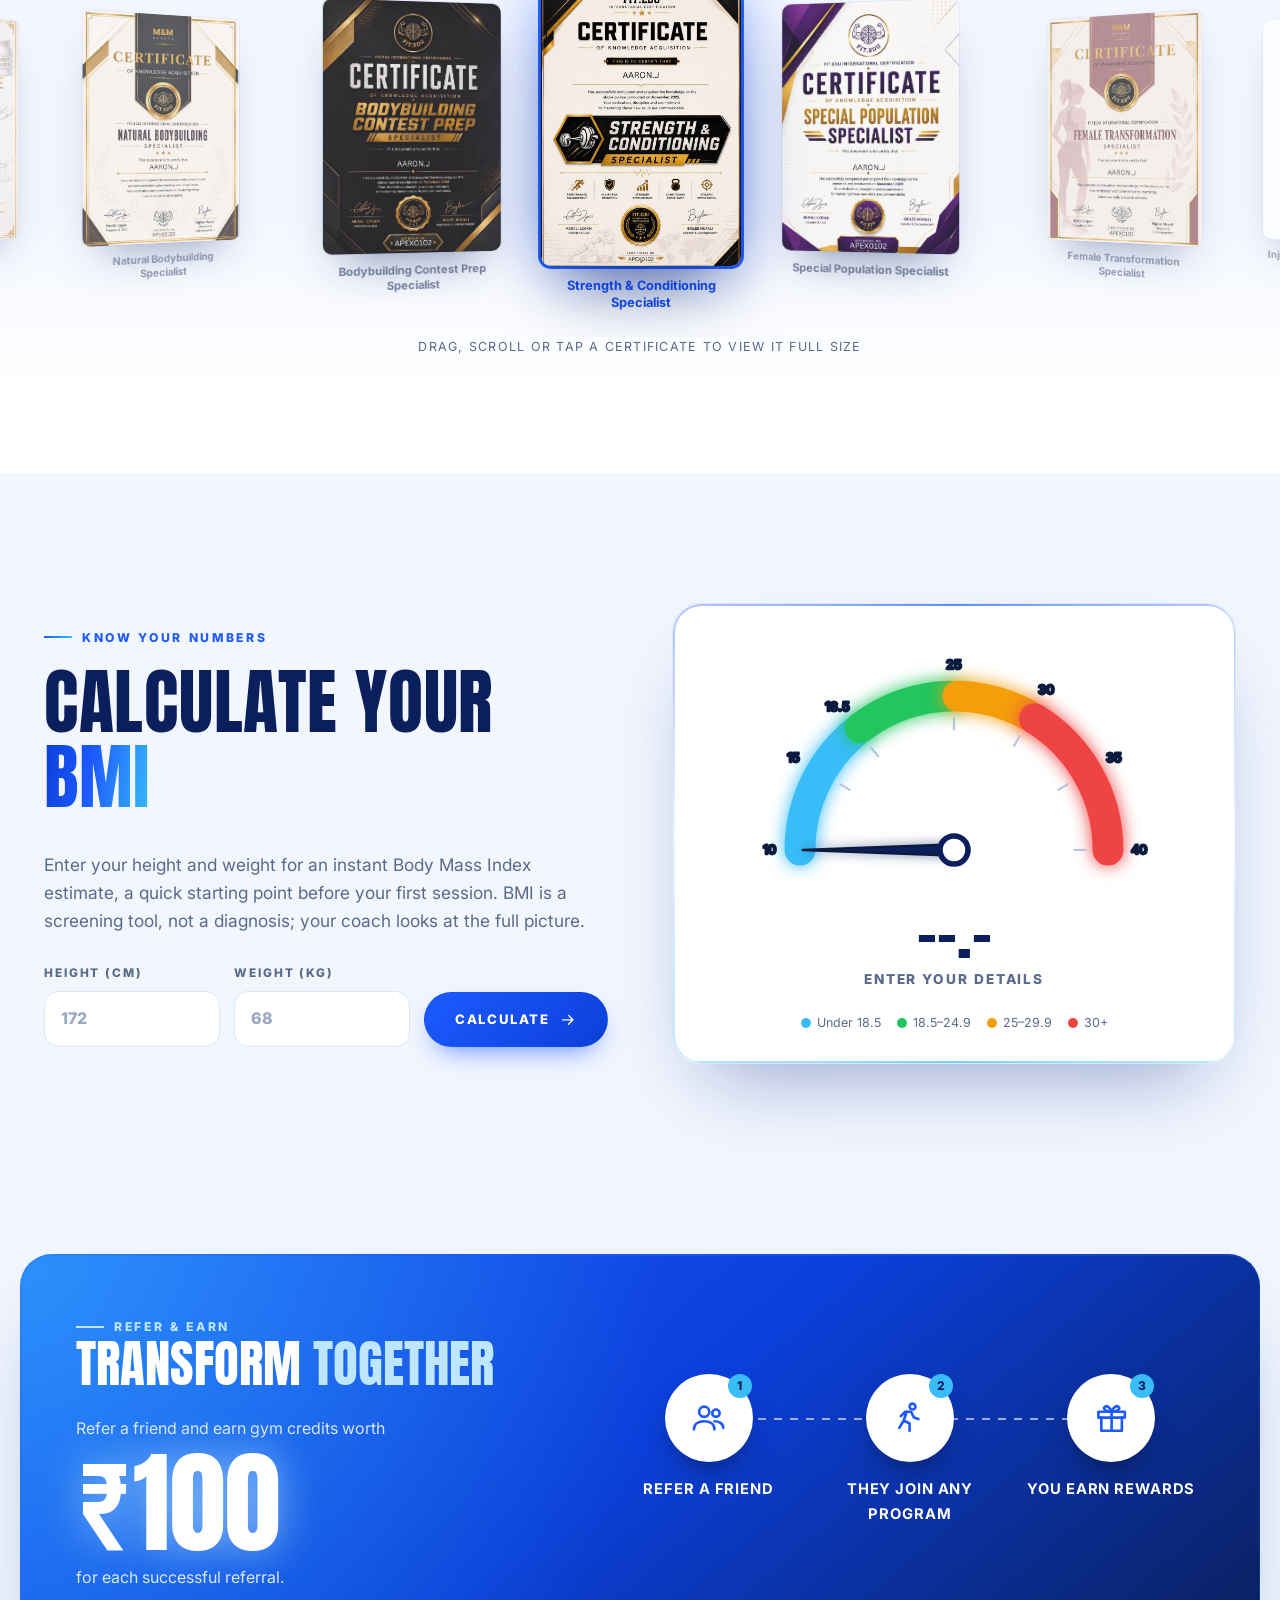
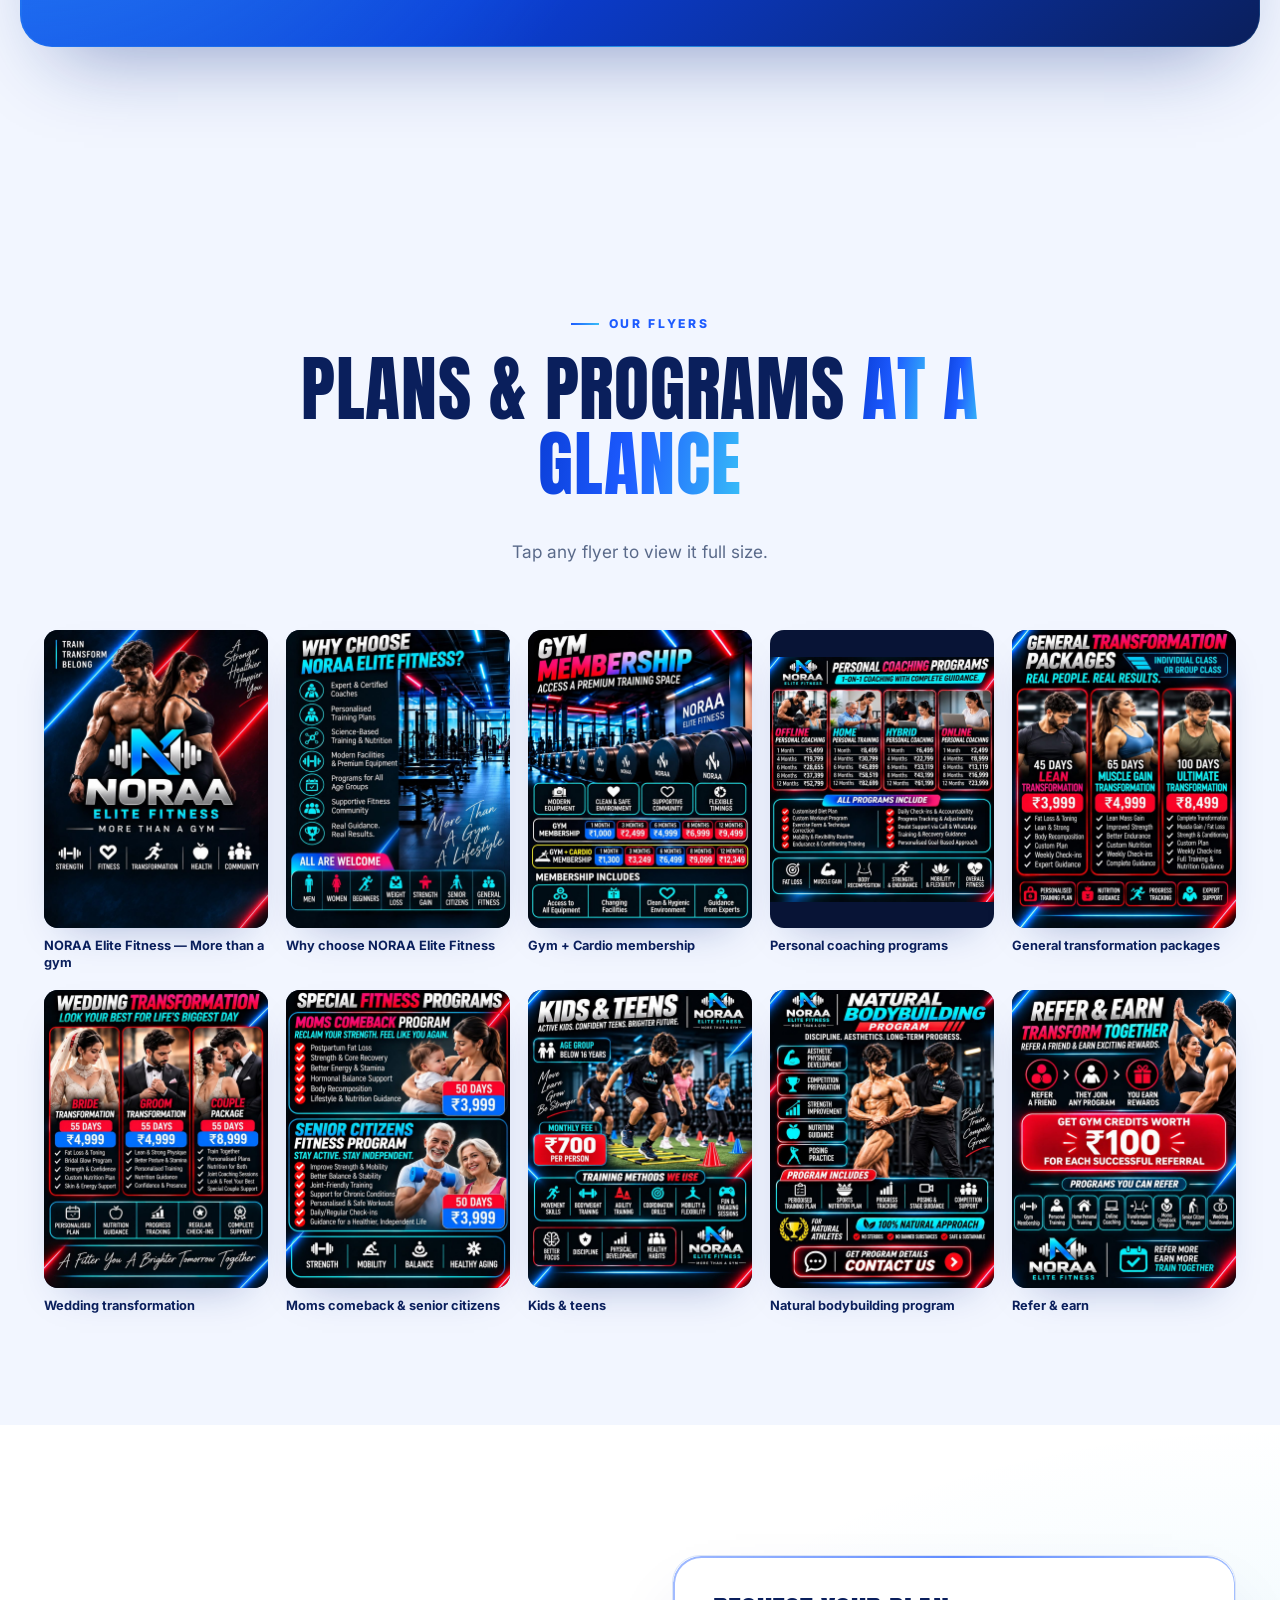
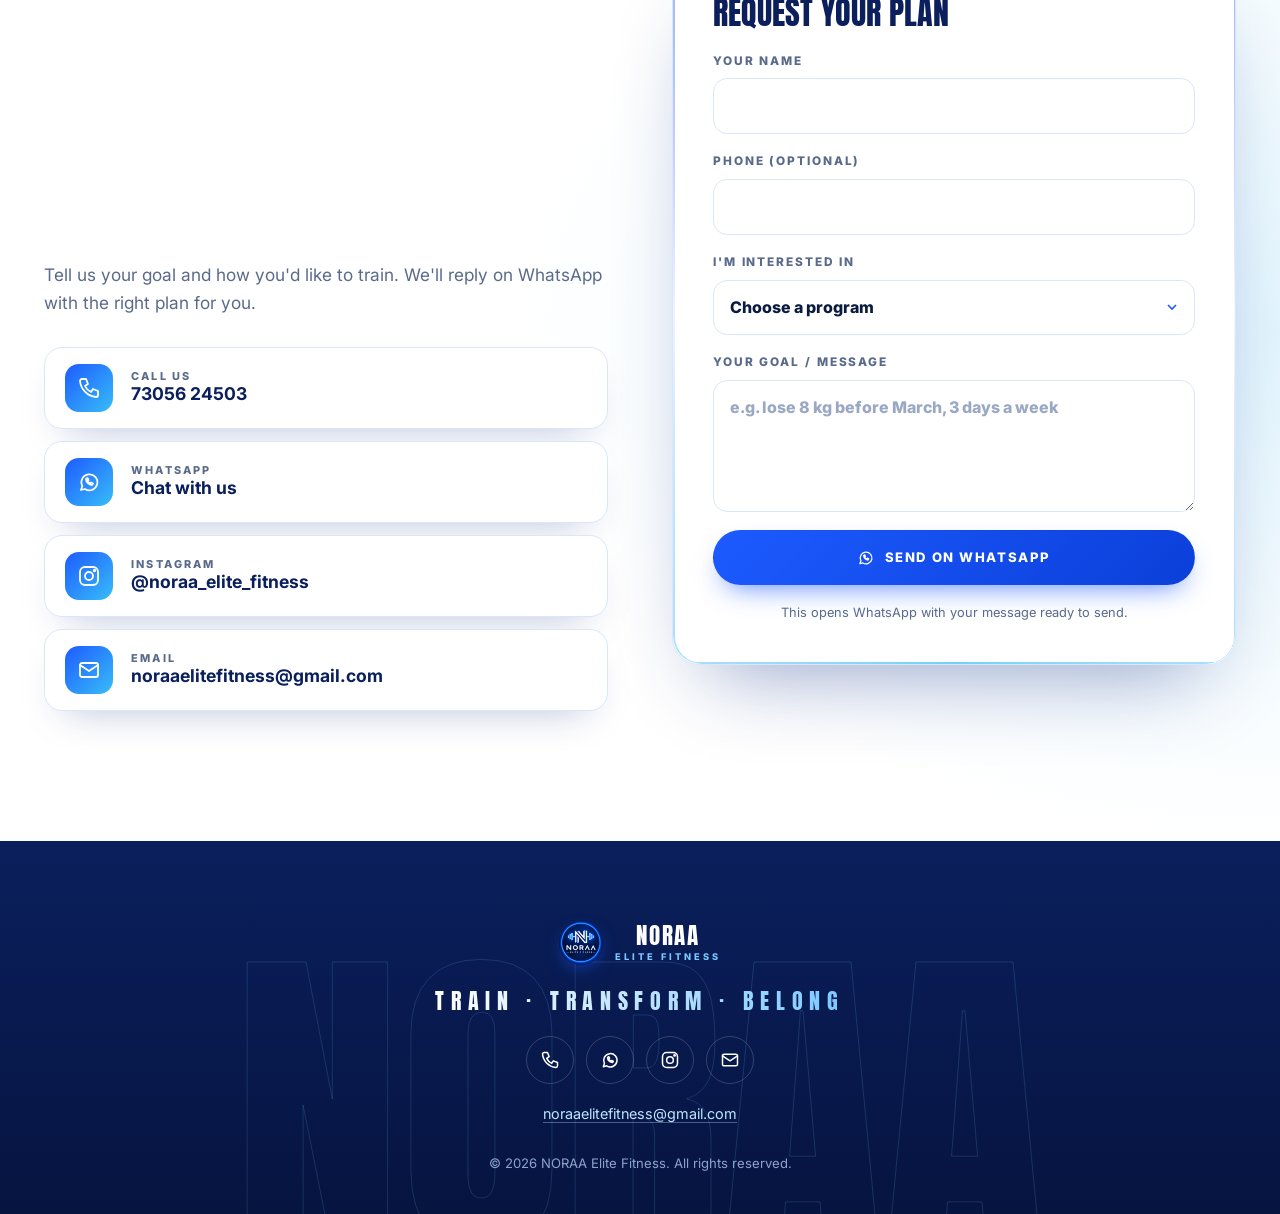
==== commit de950b05: "Replace duplicate Gym + Cardio row with a Gym / Gym + Cardio toggle Co-Authored-By: Claude Opus 5.5 " ====
--- a/index.html
+++ b/index.html
@@ -30,6 +30,7 @@
     <symbol id="i-home" viewBox="0 0 24 24"><path d="M3 11 12 4l9 7M5 10v10h14V10M10 20v-6h4v6"/></symbol>
     <symbol id="i-laptop" viewBox="0 0 24 24"><rect x="4" y="5" width="16" height="11" rx="1.5"/><path d="M2 19h20"/></symbol>
     <symbol id="i-swap" viewBox="0 0 24 24"><path d="M4 8h14l-3-3M20 16H6l3 3"/></symbol>
+    <symbol id="i-run" viewBox="0 0 24 24"><circle cx="14" cy="4.5" r="2"/><path d="m6 11 3-3h4l2 4 3 1M10 8l-2 6 4 2v5M8 14l-3 5"/></symbol>
     <symbol id="i-heart" viewBox="0 0 24 24"><path d="M12 20s-8-5-8-11a4.5 4.5 0 0 1 8-2.8A4.5 4.5 0 0 1 20 9c0 6-8 11-8 11z"/></symbol>
     <symbol id="i-ring" viewBox="0 0 24 24"><circle cx="12" cy="15" r="6"/><path d="m9 6 3-3 3 3-3 3z"/></symbol>
     <symbol id="i-baby" viewBox="0 0 24 24"><circle cx="12" cy="6" r="3"/><path d="M7 21v-5l-2-3 4-3h6l4 3-2 3v5"/></symbol>
@@ -245,23 +246,20 @@
       <h2 class="h-xl" data-split>Access A <em>Premium</em> Training Space</h2>
       <p class="lead center" data-reveal>Modern equipment · Clean &amp; safe environment · Supportive community · Flexible timings</p>
     </div>
-    <div class="member-grid">
-      <article class="mcard spot" data-reveal style="--d:0"><h3>1 Month</h3><p class="price" data-count="1000" data-prefix="₹">₹1,000</p><p class="per">₹1,000 / month</p></article>
-      <article class="mcard spot" data-reveal style="--d:1"><h3>3 Months</h3><p class="price" data-count="2499" data-prefix="₹">₹2,499</p><p class="per">≈ ₹833 / month</p></article>
-      <article class="mcard spot" data-reveal style="--d:2"><h3>6 Months</h3><p class="price" data-count="4999" data-prefix="₹">₹4,999</p><p class="per">≈ ₹833 / month</p></article>
-      <article class="mcard spot" data-reveal style="--d:3"><h3>8 Months</h3><p class="price" data-count="6999" data-prefix="₹">₹6,999</p><p class="per">≈ ₹875 / month</p></article>
-      <article class="mcard spot featured glow-border" data-reveal style="--d:4"><span class="badge">Best Value</span><h3>12 Months</h3><p class="price" data-count="9499" data-prefix="₹">₹9,499</p><p class="per">≈ ₹792 / month</p></article>
-    </div>
-    <div class="member-sub" data-reveal>
-      <p class="eyebrow">Gym + Cardio Membership</p>
-      <p class="lead center">Full gym access plus the cardio zone</p>
-    </div>
-    <div class="member-grid">
-      <article class="mcard spot" data-reveal style="--d:0"><h3>1 Month</h3><p class="price" data-count="1300" data-prefix="₹">₹1,300</p><p class="per">₹1,300 / month</p></article>
-      <article class="mcard spot" data-reveal style="--d:1"><h3>3 Months</h3><p class="price" data-count="3249" data-prefix="₹">₹3,249</p><p class="per">≈ ₹1,083 / month</p></article>
-      <article class="mcard spot" data-reveal style="--d:2"><h3>6 Months</h3><p class="price" data-count="6499" data-prefix="₹">₹6,499</p><p class="per">≈ ₹1,083 / month</p></article>
-      <article class="mcard spot" data-reveal style="--d:3"><h3>8 Months</h3><p class="price" data-count="9099" data-prefix="₹">₹9,099</p><p class="per">≈ ₹1,137 / month</p></article>
-      <article class="mcard spot featured glow-border" data-reveal style="--d:4"><span class="badge">Best Value</span><h3>12 Months</h3><p class="price" data-count="12349" data-prefix="₹">₹12,349</p><p class="per">≈ ₹1,029 / month</p></article>
+    <div class="plan-switch" data-reveal>
+      <div class="plan-toggle" role="tablist" aria-label="Membership type">
+        <span class="plan-ind" aria-hidden="true"></span>
+        <button type="button" role="tab" aria-selected="true" data-plan="gym"><svg><use href="#i-dumbbell"/></svg>Gym</button>
+        <button type="button" role="tab" aria-selected="false" tabindex="-1" data-plan="cardio"><svg><use href="#i-run"/></svg>Gym + Cardio</button>
+      </div>
+      <p class="plan-note" id="planNote" aria-live="polite">Full access to the strength floor and all equipment.</p>
+    </div>
+    <div class="member-grid" id="memberGrid">
+      <article class="mcard spot" data-reveal style="--d:0"><h3>1 Month</h3><p class="price" data-gym="1000" data-cardio="1300" data-m="1" data-count="1000" data-prefix="₹">₹1,000</p><p class="per">₹1,000 / month</p></article>
+      <article class="mcard spot" data-reveal style="--d:1"><h3>3 Months</h3><p class="price" data-gym="2499" data-cardio="3249" data-m="3" data-count="2499" data-prefix="₹">₹2,499</p><p class="per">≈ ₹833 / month</p></article>
+      <article class="mcard spot" data-reveal style="--d:2"><h3>6 Months</h3><p class="price" data-gym="4999" data-cardio="6499" data-m="6" data-count="4999" data-prefix="₹">₹4,999</p><p class="per">≈ ₹833 / month</p></article>
+      <article class="mcard spot" data-reveal style="--d:3"><h3>8 Months</h3><p class="price" data-gym="6999" data-cardio="9099" data-m="8" data-count="6999" data-prefix="₹">₹6,999</p><p class="per">≈ ₹875 / month</p></article>
+      <article class="mcard spot featured glow-border" data-reveal style="--d:4"><span class="badge">Best Value</span><h3>12 Months</h3><p class="price" data-gym="9499" data-cardio="12349" data-m="12" data-count="9499" data-prefix="₹">₹9,499</p><p class="per">≈ ₹792 / month</p></article>
     </div>
     <ul class="includes" data-reveal>
       <li><svg><use href="#i-dumbbell"/></svg>Access to all equipment</li>
--- a/css/style.css
+++ b/css/style.css
@@ -321,8 +321,17 @@
 .mcard.featured .price{color:#fff}
 .badge{position:absolute;top:14px;left:50%;translate:-50% 0;padding:4px 12px;border-radius:999px;font-size:.66rem;font-weight:800;letter-spacing:.16em;text-transform:uppercase;background:#fff;color:var(--blue2);box-shadow:0 6px 14px -6px rgba(0,0,0,.4);white-space:nowrap}
 .tp .badge{background:var(--blue);color:#fff}
-.member-sub{text-align:center;margin:56px 0 24px}
-.member-sub .lead{margin-top:8px}
+.plan-switch{display:flex;flex-direction:column;align-items:center;margin:-10px 0 40px}
+.plan-toggle{position:relative;display:grid;grid-template-columns:1fr 1fr;gap:4px;padding:5px;border-radius:999px;background:var(--bg2);border:1px solid var(--line);box-shadow:var(--shadow)}
+.plan-toggle button{position:relative;z-index:1;display:flex;align-items:center;justify-content:center;gap:8px;padding:13px 26px;border:0;background:none;border-radius:999px;cursor:pointer;font-weight:800;font-size:.8rem;letter-spacing:.08em;text-transform:uppercase;color:var(--muted);white-space:nowrap;transition:color .3s}
+.plan-toggle button[aria-selected="true"]{color:#fff}
+.plan-toggle svg{font-size:1.05rem}
+.plan-ind{position:absolute;top:5px;bottom:5px;left:0;width:0;border-radius:999px;background:linear-gradient(135deg,var(--blue),var(--blue2));box-shadow:0 8px 18px -6px rgba(29,91,255,.8);transition:transform .5s var(--ease-out),width .5s var(--ease-out)}
+.plan-note{margin:14px 0 0;color:var(--muted);font-size:.92rem;text-align:center;min-height:1.5em}
+.member-grid .mcard{transition:translate .45s var(--ease),border-color .4s,box-shadow .4s}
+.member-grid.cardio .mcard:not(.featured){border-color:rgba(29,91,255,.35)}
+.member-grid .mcard.bump .price{animation:pricePop .5s var(--ease-out) both}
+@media (max-width:640px){.plan-toggle button{padding:12px 16px;font-size:.74rem}}
 .includes{display:flex;flex-wrap:wrap;justify-content:center;gap:12px;margin-top:40px}
 .includes li{display:flex;align-items:center;gap:10px;padding:12px 20px;border-radius:999px;border:1px solid var(--line);background:#fff;font-size:.9rem;font-weight:600;color:var(--navy)}
 .includes svg{font-size:1.2rem;color:var(--blue)}
